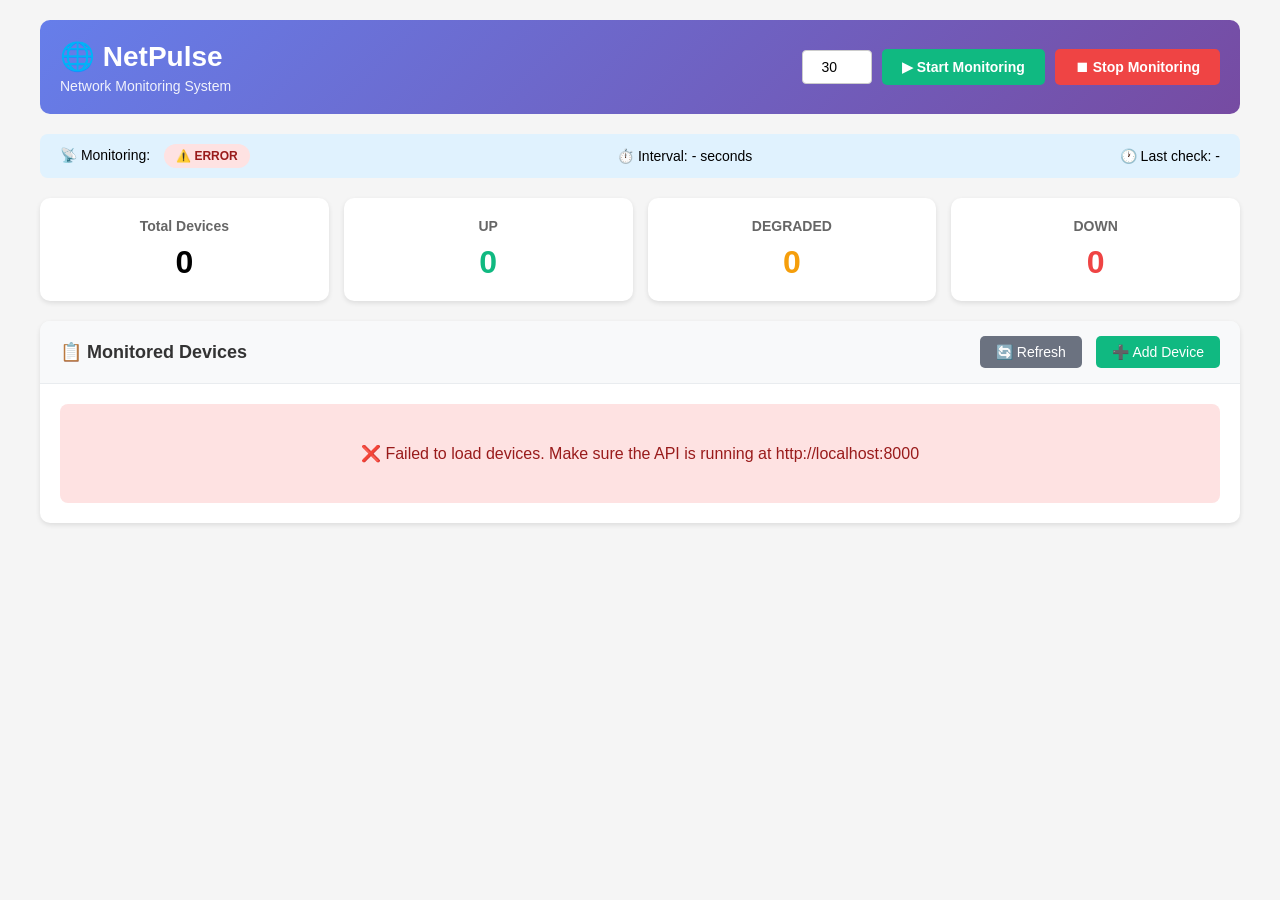
==== network-monitor/web/index.html @ e8e07932 "Just added the web app" ====
<!DOCTYPE html>
<html lang="en">
<head>
    <meta charset="UTF-8">
    <meta name="viewport" content="width=device-width, initial-scale=1.0">
    <title>NetPulse - Network Monitor</title>
    <style>
        * {
            margin: 0;
            padding: 0;
            box-sizing: border-box;
        }
        
        body {
            font-family: -apple-system, BlinkMacSystemFont, 'Segoe UI', Roboto, Oxygen, Ubuntu, sans-serif;
            background: #f5f5f5;
            padding: 20px;
        }
        
        .container {
            max-width: 1200px;
            margin: 0 auto;
        }
        
        .header {
            background: linear-gradient(135deg, #667eea 0%, #764ba2 100%);
            color: white;
            padding: 20px;
            border-radius: 10px;
            margin-bottom: 20px;
            display: flex;
            justify-content: space-between;
            align-items: center;
            flex-wrap: wrap;
            gap: 15px;
        }
        
        .header h1 {
            font-size: 28px;
            margin-bottom: 5px;
        }
        
        .header p {
            opacity: 0.9;
            font-size: 14px;
        }
        
        /* Control Buttons */
        .control-buttons {
            display: flex;
            gap: 10px;
            align-items: center;
            flex-wrap: wrap;
        }
        
        .btn-start {
            background: #10b981;
            color: white;
            border: none;
            padding: 10px 20px;
            border-radius: 5px;
            cursor: pointer;
            font-size: 14px;
            font-weight: bold;
            transition: background 0.2s;
        }
        
        .btn-start:hover {
            background: #059669;
        }
        
        .btn-stop {
            background: #ef4444;
            color: white;
            border: none;
            padding: 10px 20px;
            border-radius: 5px;
            cursor: pointer;
            font-size: 14px;
            font-weight: bold;
            transition: background 0.2s;
        }
        
        .btn-stop:hover {
            background: #dc2626;
        }
        
        .status-badge-monitor {
            display: inline-block;
            padding: 5px 12px;
            border-radius: 20px;
            font-size: 12px;
            font-weight: bold;
            margin-left: 10px;
        }
        
        .status-running {
            background: #d1fae5;
            color: #065f46;
        }
        
        .status-stopped {
            background: #fee2e2;
            color: #991b1b;
        }
        
        /* Stats Cards */
        .stats-grid {
            display: grid;
            grid-template-columns: repeat(auto-fit, minmax(200px, 1fr));
            gap: 15px;
            margin-bottom: 20px;
        }
        
        .stat-card {
            background: white;
            padding: 20px;
            border-radius: 10px;
            text-align: center;
            box-shadow: 0 2px 5px rgba(0,0,0,0.1);
            transition: transform 0.2s;
        }
        
        .stat-card:hover {
            transform: translateY(-2px);
        }
        
        .stat-card h3 {
            font-size: 14px;
            color: #666;
            margin-bottom: 10px;
        }
        
        .stat-number {
            font-size: 32px;
            font-weight: bold;
        }
        
        .stat-up { color: #10b981; }
        .stat-degraded { color: #f59e0b; }
        .stat-down { color: #ef4444; }
        .stat-unknown { color: #6b7280; }
        
        /* Device Table */
        .device-section {
            background: white;
            border-radius: 10px;
            overflow: hidden;
            box-shadow: 0 2px 5px rgba(0,0,0,0.1);
            margin-bottom: 20px;
        }
        
        .section-header {
            padding: 15px 20px;
            background: #f8f9fa;
            border-bottom: 1px solid #e9ecef;
            display: flex;
            justify-content: space-between;
            align-items: center;
            flex-wrap: wrap;
            gap: 10px;
        }
        
        .section-header h2 {
            font-size: 18px;
            color: #333;
        }
        
        .add-btn, .refresh-btn {
            padding: 8px 16px;
            border-radius: 5px;
            cursor: pointer;
            font-size: 14px;
            border: none;
            transition: background 0.2s;
        }
        
        .add-btn {
            background: #10b981;
            color: white;
        }
        
        .add-btn:hover {
            background: #059669;
        }
        
        .refresh-btn {
            background: #6b7280;
            color: white;
            margin-right: 10px;
        }
        
        .refresh-btn:hover {
            background: #4b5563;
        }
        
        table {
            width: 100%;
            border-collapse: collapse;
        }
        
        th, td {
            padding: 12px 15px;
            text-align: left;
            border-bottom: 1px solid #e9ecef;
        }
        
        th {
            background: #f8f9fa;
            font-weight: 600;
            color: #495057;
        }
        
        tr:hover {
            background: #f8f9fa;
        }
        
        .status-badge {
            display: inline-block;
            padding: 4px 12px;
            border-radius: 20px;
            font-size: 12px;
            font-weight: 600;
        }
        
        .status-up { background: #d1fae5; color: #065f46; }
        .status-degraded { background: #fed7aa; color: #92400e; }
        .status-down { background: #fee2e2; color: #991b1b; }
        .status-unknown { background: #e5e7eb; color: #374151; }
        
        .action-btn {
            padding: 4px 8px;
            margin: 0 2px;
            border: none;
            border-radius: 4px;
            cursor: pointer;
            font-size: 12px;
            transition: opacity 0.2s;
        }
        
        .action-btn:hover {
            opacity: 0.8;
        }
        
        .edit-btn {
            background: #3b82f6;
            color: white;
        }
        
        .delete-btn {
            background: #ef4444;
            color: white;
        }
        
        /* Modal */
        .modal {
            display: none;
            position: fixed;
            top: 0;
            left: 0;
            width: 100%;
            height: 100%;
            background: rgba(0,0,0,0.5);
            justify-content: center;
            align-items: center;
            z-index: 1000;
        }
        
        .modal-content {
            background: white;
            padding: 25px;
            border-radius: 10px;
            width: 400px;
            max-width: 90%;
        }
        
        .modal-content h3 {
            margin-bottom: 20px;
            color: #333;
        }
        
        .modal-content input {
            width: 100%;
            padding: 10px;
            margin-bottom: 15px;
            border: 1px solid #ddd;
            border-radius: 5px;
            font-size: 14px;
        }
        
        .modal-content input:focus {
            outline: none;
            border-color: #667eea;
        }
        
        .modal-buttons {
            display: flex;
            gap: 10px;
            justify-content: flex-end;
        }
        
        .save-btn {
            background: #10b981;
            color: white;
            padding: 8px 16px;
            border: none;
            border-radius: 5px;
            cursor: pointer;
        }
        
        .cancel-btn {
            background: #6b7280;
            color: white;
            padding: 8px 16px;
            border: none;
            border-radius: 5px;
            cursor: pointer;
        }
        
        .loading {
            text-align: center;
            padding: 40px;
            color: #666;
        }
        
        .error {
            text-align: center;
            padding: 40px;
            color: #991b1b;
            background: #fee2e2;
            margin: 20px;
            border-radius: 8px;
        }
        
        .info-bar {
            background: #e0f2fe;
            padding: 10px 20px;
            border-radius: 8px;
            margin-bottom: 20px;
            font-size: 14px;
            display: flex;
            justify-content: space-between;
            align-items: center;
            flex-wrap: wrap;
            gap: 10px;
        }
        
        .interval-input {
            width: 70px;
            padding: 8px;
            border: 1px solid #ccc;
            border-radius: 4px;
            font-size: 14px;
            text-align: center;
        }
        
        @media (max-width: 768px) {
            .header {
                flex-direction: column;
                text-align: center;
            }
            
            .info-bar {
                flex-direction: column;
                text-align: center;
            }
            
            .section-header {
                flex-direction: column;
                text-align: center;
            }
            
            table {
                font-size: 12px;
            }
            
            th, td {
                padding: 8px 10px;
            }
        }
    </style>
</head>
<body>
    <div class="container">
        <!-- Header -->
        <div class="header">
            <div>
                <h1>🌐 NetPulse</h1>
                <p>Network Monitoring System</p>
            </div>
            <div class="control-buttons">
                <input type="number" id="interval-input" class="interval-input" value="30" min="5" max="300" step="5">
                <button class="btn-start" onclick="startMonitoring()">▶ Start Monitoring</button>
                <button class="btn-stop" onclick="stopMonitoring()">⏹ Stop Monitoring</button>
            </div>
        </div>
        
        <!-- Monitoring Status -->
        <div class="info-bar" id="monitor-status">
            <span>📡 Monitoring: <span id="monitor-running">Checking...</span></span>
            <span>⏱️ Interval: <span id="monitor-interval">-</span> seconds</span>
            <span>🕐 Last check: <span id="last-check">-</span></span>
        </div>
        
        <!-- Stats Cards -->
        <div class="stats-grid" id="stats">
            <div class="stat-card">
                <h3>Total Devices</h3>
                <div class="stat-number" id="total-devices">0</div>
            </div>
            <div class="stat-card">
                <h3>UP</h3>
                <div class="stat-number stat-up" id="up-count">0</div>
            </div>
            <div class="stat-card">
                <h3>DEGRADED</h3>
                <div class="stat-number stat-degraded" id="degraded-count">0</div>
            </div>
            <div class="stat-card">
                <h3>DOWN</h3>
                <div class="stat-number stat-down" id="down-count">0</div>
            </div>
        </div>
        
        <!-- Device Table -->
        <div class="device-section">
            <div class="section-header">
                <h2>📋 Monitored Devices</h2>
                <div>
                    <button class="refresh-btn" onclick="fetchDevices()">🔄 Refresh</button>
                    <button class="add-btn" onclick="openAddModal()">➕ Add Device</button>
                </div>
            </div>
            <div id="devices-table">
                <div class="loading">Loading devices...</div>
            </div>
        </div>
    </div>
    
    <!-- Add/Edit Modal -->
    <div id="modal" class="modal">
        <div class="modal-content">
            <h3 id="modal-title">Add Device</h3>
            <input type="text" id="device-name" placeholder="Device Name (e.g., Gateway)" autocomplete="off">
            <input type="text" id="device-ip" placeholder="IP Address (e.g., 192.168.1.1)" autocomplete="off">
            <div class="modal-buttons">
                <button class="cancel-btn" onclick="closeModal()">Cancel</button>
                <button class="save-btn" onclick="saveDevice()">Save</button>
            </div>
        </div>
    </div>
    
    <script>
        const API_URL = 'http://localhost:8000/api';
        let editingDeviceId = null;
        
        // Start monitoring
        async function startMonitoring() {
            const interval = document.getElementById('interval-input').value;
            try {
                const response = await fetch(`${API_URL}/monitoring/start?interval=${interval}`, {
                    method: 'POST'
                });
                if (response.ok) {
                    alert('✅ Monitoring started!');
                    fetchMonitoringStatus();
                } else {
                    const error = await response.json();
                    alert('Failed to start monitoring: ' + (error.detail || 'Unknown error'));
                }
            } catch (error) {
                alert('Error: ' + error.message);
            }
        }
        
        // Stop monitoring
        async function stopMonitoring() {
            try {
                const response = await fetch(`${API_URL}/monitoring/stop`, {
                    method: 'POST'
                });
                if (response.ok) {
                    alert('⏹️ Monitoring stopped!');
                    fetchMonitoringStatus();
                } else {
                    const error = await response.json();
                    alert('Failed to stop monitoring: ' + (error.detail || 'Unknown error'));
                }
            } catch (error) {
                alert('Error: ' + error.message);
            }
        }
        
        // Fetch monitoring status
        async function fetchMonitoringStatus() {
            try {
                const response = await fetch(`${API_URL}/monitoring/status`);
                const status = await response.json();
                
                const runningSpan = document.getElementById('monitor-running');
                if (status.running) {
                    runningSpan.innerHTML = '<span class="status-badge-monitor status-running">🟢 RUNNING</span>';
                } else {
                    runningSpan.innerHTML = '<span class="status-badge-monitor status-stopped">🔴 STOPPED</span>';
                }
                
                document.getElementById('monitor-interval').textContent = status.interval;
                document.getElementById('last-check').textContent = status.last_check ? new Date(status.last_check).toLocaleTimeString() : 'Never';
            } catch (error) {
                console.error('Error fetching status:', error);
                document.getElementById('monitor-running').innerHTML = '<span class="status-badge-monitor status-stopped">⚠️ ERROR</span>';
            }
        }
        
        // Fetch and display devices
        async function fetchDevices() {
            try {
                const response = await fetch(`${API_URL}/devices`);
                if (!response.ok) throw new Error('Failed to fetch devices');
                const devices = await response.json();
                displayDevices(devices);
                fetchStatus();
            } catch (error) {
                console.error('Error:', error);
                document.getElementById('devices-table').innerHTML = 
                    '<div class="error">❌ Failed to load devices. Make sure the API is running at http://localhost:8000</div>';
            }
        }
        
        // Fetch and display status
        async function fetchStatus() {
            try {
                const response = await fetch(`${API_URL}/status`);
                if (!response.ok) throw new Error('Failed to fetch status');
                const status = await response.json();
                
                document.getElementById('total-devices').textContent = status.total_devices;
                document.getElementById('up-count').textContent = status.devices_up;
                document.getElementById('degraded-count').textContent = status.devices_degraded;
                document.getElementById('down-count').textContent = status.devices_down;
            } catch (error) {
                console.error('Error fetching status:', error);
            }
        }
        
        // Display devices in table
        function displayDevices(devices) {
            if (!devices || devices.length === 0) {
                document.getElementById('devices-table').innerHTML = 
                    '<div class="loading">📭 No devices configured. Click "Add Device" to start monitoring.</div>';
                return;
            }
            
            let html = `
                <table>
                    <thead>
                        <tr>
                            <th>Name</th>
                            <th>IP Address</th>
                            <th>Status</th>
                            <th>Latency</th>
                            <th>Last Check</th>
                            <th>Downtime</th>
                            <th>Actions</th>
                        </tr>
                    </thead>
                    <tbody>
            `;
            
            for (const device of devices) {
                const statusClass = `status-${device.status.toLowerCase()}`;
                const statusText = device.status;
                const latency = device.latency_ms ? `${device.latency_ms.toFixed(1)}ms` : 'N/A';
                const lastCheck = device.last_check ? new Date(device.last_check).toLocaleTimeString() : 'Never';
                const downtime = device.downtime_display || '-';
                
                html += `
                    <tr>
                        <td><strong>${escapeHtml(device.name)}</strong></td>
                        <td>${escapeHtml(device.ip)}</td>
                        <td><span class="status-badge ${statusClass}">${statusText}</span></td>
                        <td>${latency}</td>
                        <td>${lastCheck}</td>
                        <td>${downtime}</td>
                        <td>
                            <button class="action-btn edit-btn" onclick="openEditModal('${device.id}', '${escapeHtml(device.name)}', '${escapeHtml(device.ip)}')">Edit</button>
                            <button class="action-btn delete-btn" onclick="deleteDevice('${device.id}')">Delete</button>
                        </td>
                    </tr>
                `;
            }
            
            html += `
                    </tbody>
                </table>
            `;
            
            document.getElementById('devices-table').innerHTML = html;
        }
        
        function escapeHtml(str) {
            if (!str) return '';
            return str.replace(/[&<>]/g, function(m) {
                if (m === '&') return '&amp;';
                if (m === '<') return '&lt;';
                if (m === '>') return '&gt;';
                return m;
            });
        }
        
        function openAddModal() {
            editingDeviceId = null;
            document.getElementById('modal-title').textContent = 'Add Device';
            document.getElementById('device-name').value = '';
            document.getElementById('device-ip').value = '';
            document.getElementById('modal').style.display = 'flex';
        }
        
        function openEditModal(id, name, ip) {
            editingDeviceId = id;
            document.getElementById('modal-title').textContent = 'Edit Device';
            document.getElementById('device-name').value = name;
            document.getElementById('device-ip').value = ip;
            document.getElementById('modal').style.display = 'flex';
        }
        
        async function saveDevice() {
            const name = document.getElementById('device-name').value.trim();
            const ip = document.getElementById('device-ip').value.trim();
            
            if (!name || !ip) {
                alert('Please enter both name and IP address');
                return;
            }
            
            try {
                if (editingDeviceId) {
                    const response = await fetch(`${API_URL}/devices/${editingDeviceId}`, {
                        method: 'PUT',
                        headers: { 'Content-Type': 'application/json' },
                        body: JSON.stringify({ name, ip })
                    });
                    if (!response.ok) {
                        const error = await response.json();
                        throw new Error(error.detail || 'Failed to update device');
                    }
                    alert('✅ Device updated successfully!');
                } else {
                    const response = await fetch(`${API_URL}/devices`, {
                        method: 'POST',
                        headers: { 'Content-Type': 'application/json' },
                        body: JSON.stringify({ name, ip })
                    });
                    if (!response.ok) {
                        const error = await response.json();
                        throw new Error(error.detail || 'Failed to add device');
                    }
                    alert('✅ Device added successfully!');
                }
                
                closeModal();
                fetchDevices();
            } catch (error) {
                alert('Error: ' + error.message);
            }
        }
        
        async function deleteDevice(id) {
            if (!confirm('Are you sure you want to delete this device?')) return;
            
            try {
                const response = await fetch(`${API_URL}/devices/${id}`, {
                    method: 'DELETE'
                });
                if (!response.ok) {
                    const error = await response.json();
                    throw new Error(error.detail || 'Failed to delete device');
                }
                alert('✅ Device deleted successfully!');
                fetchDevices();
            } catch (error) {
                alert('Error: ' + error.message);
            }
        }
        
        function closeModal() {
            document.getElementById('modal').style.display = 'none';
            editingDeviceId = null;
        }
        
        // Auto-refresh every 5 seconds
        let autoRefreshInterval;
        
        function startAutoRefresh() {
            if (autoRefreshInterval) clearInterval(autoRefreshInterval);
            autoRefreshInterval = setInterval(() => {
                fetchDevices();
                fetchMonitoringStatus();
            }, 5000);
        }
        
        // Initial load
        fetchDevices();
        fetchMonitoringStatus();
        startAutoRefresh();
        
        // Close modal when clicking outside
        window.onclick = function(event) {
            const modal = document.getElementById('modal');
            if (event.target === modal) {
                closeModal();
            }
        };
    </script>
</body>
</html>
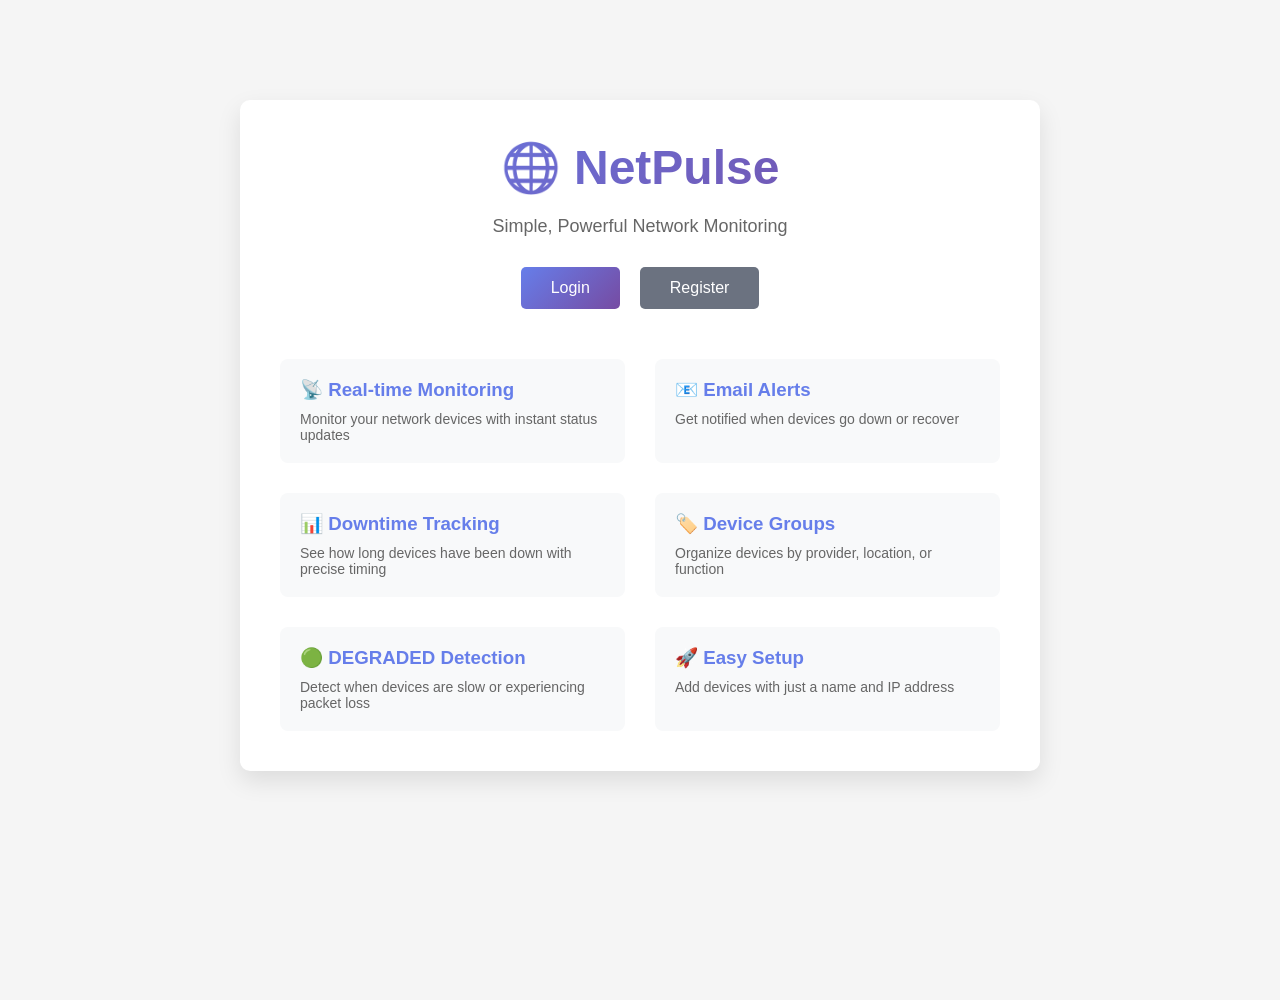
==== commit fbb4f376: "Still trying to perfect the sign up page" ====
--- a/network-monitor/web/index.html
+++ b/network-monitor/web/index.html
@@ -3,714 +3,45 @@
 <head>
     <meta charset="UTF-8">
     <meta name="viewport" content="width=device-width, initial-scale=1.0">
-    <title>NetPulse - Network Monitor</title>
-    <style>
-        * {
-            margin: 0;
-            padding: 0;
-            box-sizing: border-box;
-        }
-        
-        body {
-            font-family: -apple-system, BlinkMacSystemFont, 'Segoe UI', Roboto, Oxygen, Ubuntu, sans-serif;
-            background: #f5f5f5;
-            padding: 20px;
-        }
-        
-        .container {
-            max-width: 1200px;
-            margin: 0 auto;
-        }
-        
-        .header {
-            background: linear-gradient(135deg, #667eea 0%, #764ba2 100%);
-            color: white;
-            padding: 20px;
-            border-radius: 10px;
-            margin-bottom: 20px;
-            display: flex;
-            justify-content: space-between;
-            align-items: center;
-            flex-wrap: wrap;
-            gap: 15px;
-        }
-        
-        .header h1 {
-            font-size: 28px;
-            margin-bottom: 5px;
-        }
-        
-        .header p {
-            opacity: 0.9;
-            font-size: 14px;
-        }
-        
-        /* Control Buttons */
-        .control-buttons {
-            display: flex;
-            gap: 10px;
-            align-items: center;
-            flex-wrap: wrap;
-        }
-        
-        .btn-start {
-            background: #10b981;
-            color: white;
-            border: none;
-            padding: 10px 20px;
-            border-radius: 5px;
-            cursor: pointer;
-            font-size: 14px;
-            font-weight: bold;
-            transition: background 0.2s;
-        }
-        
-        .btn-start:hover {
-            background: #059669;
-        }
-        
-        .btn-stop {
-            background: #ef4444;
-            color: white;
-            border: none;
-            padding: 10px 20px;
-            border-radius: 5px;
-            cursor: pointer;
-            font-size: 14px;
-            font-weight: bold;
-            transition: background 0.2s;
-        }
-        
-        .btn-stop:hover {
-            background: #dc2626;
-        }
-        
-        .status-badge-monitor {
-            display: inline-block;
-            padding: 5px 12px;
-            border-radius: 20px;
-            font-size: 12px;
-            font-weight: bold;
-            margin-left: 10px;
-        }
-        
-        .status-running {
-            background: #d1fae5;
-            color: #065f46;
-        }
-        
-        .status-stopped {
-            background: #fee2e2;
-            color: #991b1b;
-        }
-        
-        /* Stats Cards */
-        .stats-grid {
-            display: grid;
-            grid-template-columns: repeat(auto-fit, minmax(200px, 1fr));
-            gap: 15px;
-            margin-bottom: 20px;
-        }
-        
-        .stat-card {
-            background: white;
-            padding: 20px;
-            border-radius: 10px;
-            text-align: center;
-            box-shadow: 0 2px 5px rgba(0,0,0,0.1);
-            transition: transform 0.2s;
-        }
-        
-        .stat-card:hover {
-            transform: translateY(-2px);
-        }
-        
-        .stat-card h3 {
-            font-size: 14px;
-            color: #666;
-            margin-bottom: 10px;
-        }
-        
-        .stat-number {
-            font-size: 32px;
-            font-weight: bold;
-        }
-        
-        .stat-up { color: #10b981; }
-        .stat-degraded { color: #f59e0b; }
-        .stat-down { color: #ef4444; }
-        .stat-unknown { color: #6b7280; }
-        
-        /* Device Table */
-        .device-section {
-            background: white;
-            border-radius: 10px;
-            overflow: hidden;
-            box-shadow: 0 2px 5px rgba(0,0,0,0.1);
-            margin-bottom: 20px;
-        }
-        
-        .section-header {
-            padding: 15px 20px;
-            background: #f8f9fa;
-            border-bottom: 1px solid #e9ecef;
-            display: flex;
-            justify-content: space-between;
-            align-items: center;
-            flex-wrap: wrap;
-            gap: 10px;
-        }
-        
-        .section-header h2 {
-            font-size: 18px;
-            color: #333;
-        }
-        
-        .add-btn, .refresh-btn {
-            padding: 8px 16px;
-            border-radius: 5px;
-            cursor: pointer;
-            font-size: 14px;
-            border: none;
-            transition: background 0.2s;
-        }
-        
-        .add-btn {
-            background: #10b981;
-            color: white;
-        }
-        
-        .add-btn:hover {
-            background: #059669;
-        }
-        
-        .refresh-btn {
-            background: #6b7280;
-            color: white;
-            margin-right: 10px;
-        }
-        
-        .refresh-btn:hover {
-            background: #4b5563;
-        }
-        
-        table {
-            width: 100%;
-            border-collapse: collapse;
-        }
-        
-        th, td {
-            padding: 12px 15px;
-            text-align: left;
-            border-bottom: 1px solid #e9ecef;
-        }
-        
-        th {
-            background: #f8f9fa;
-            font-weight: 600;
-            color: #495057;
-        }
-        
-        tr:hover {
-            background: #f8f9fa;
-        }
-        
-        .status-badge {
-            display: inline-block;
-            padding: 4px 12px;
-            border-radius: 20px;
-            font-size: 12px;
-            font-weight: 600;
-        }
-        
-        .status-up { background: #d1fae5; color: #065f46; }
-        .status-degraded { background: #fed7aa; color: #92400e; }
-        .status-down { background: #fee2e2; color: #991b1b; }
-        .status-unknown { background: #e5e7eb; color: #374151; }
-        
-        .action-btn {
-            padding: 4px 8px;
-            margin: 0 2px;
-            border: none;
-            border-radius: 4px;
-            cursor: pointer;
-            font-size: 12px;
-            transition: opacity 0.2s;
-        }
-        
-        .action-btn:hover {
-            opacity: 0.8;
-        }
-        
-        .edit-btn {
-            background: #3b82f6;
-            color: white;
-        }
-        
-        .delete-btn {
-            background: #ef4444;
-            color: white;
-        }
-        
-        /* Modal */
-        .modal {
-            display: none;
-            position: fixed;
-            top: 0;
-            left: 0;
-            width: 100%;
-            height: 100%;
-            background: rgba(0,0,0,0.5);
-            justify-content: center;
-            align-items: center;
-            z-index: 1000;
-        }
-        
-        .modal-content {
-            background: white;
-            padding: 25px;
-            border-radius: 10px;
-            width: 400px;
-            max-width: 90%;
-        }
-        
-        .modal-content h3 {
-            margin-bottom: 20px;
-            color: #333;
-        }
-        
-        .modal-content input {
-            width: 100%;
-            padding: 10px;
-            margin-bottom: 15px;
-            border: 1px solid #ddd;
-            border-radius: 5px;
-            font-size: 14px;
-        }
-        
-        .modal-content input:focus {
-            outline: none;
-            border-color: #667eea;
-        }
-        
-        .modal-buttons {
-            display: flex;
-            gap: 10px;
-            justify-content: flex-end;
-        }
-        
-        .save-btn {
-            background: #10b981;
-            color: white;
-            padding: 8px 16px;
-            border: none;
-            border-radius: 5px;
-            cursor: pointer;
-        }
-        
-        .cancel-btn {
-            background: #6b7280;
-            color: white;
-            padding: 8px 16px;
-            border: none;
-            border-radius: 5px;
-            cursor: pointer;
-        }
-        
-        .loading {
-            text-align: center;
-            padding: 40px;
-            color: #666;
-        }
-        
-        .error {
-            text-align: center;
-            padding: 40px;
-            color: #991b1b;
-            background: #fee2e2;
-            margin: 20px;
-            border-radius: 8px;
-        }
-        
-        .info-bar {
-            background: #e0f2fe;
-            padding: 10px 20px;
-            border-radius: 8px;
-            margin-bottom: 20px;
-            font-size: 14px;
-            display: flex;
-            justify-content: space-between;
-            align-items: center;
-            flex-wrap: wrap;
-            gap: 10px;
-        }
-        
-        .interval-input {
-            width: 70px;
-            padding: 8px;
-            border: 1px solid #ccc;
-            border-radius: 4px;
-            font-size: 14px;
-            text-align: center;
-        }
-        
-        @media (max-width: 768px) {
-            .header {
-                flex-direction: column;
-                text-align: center;
-            }
-            
-            .info-bar {
-                flex-direction: column;
-                text-align: center;
-            }
-            
-            .section-header {
-                flex-direction: column;
-                text-align: center;
-            }
-            
-            table {
-                font-size: 12px;
-            }
-            
-            th, td {
-                padding: 8px 10px;
-            }
-        }
-    </style>
+    <title>NetPulse - Network Monitoring System</title>
+    <link rel="stylesheet" href="styles.css">
 </head>
 <body>
-    <div class="container">
-        <!-- Header -->
-        <div class="header">
-            <div>
-                <h1>🌐 NetPulse</h1>
-                <p>Network Monitoring System</p>
-            </div>
-            <div class="control-buttons">
-                <input type="number" id="interval-input" class="interval-input" value="30" min="5" max="300" step="5">
-                <button class="btn-start" onclick="startMonitoring()">▶ Start Monitoring</button>
-                <button class="btn-stop" onclick="stopMonitoring()">⏹ Stop Monitoring</button>
-            </div>
+    <div class="landing-container">
+        <h1>🌐 NetPulse</h1>
+        <p>Simple, Powerful Network Monitoring</p>
+        
+        <div class="btn-group">
+            <a href="login.html" class="btn-primary">Login</a>
+            <a href="register.html" class="btn-secondary">Register</a>
         </div>
         
-        <!-- Monitoring Status -->
-        <div class="info-bar" id="monitor-status">
-            <span>📡 Monitoring: <span id="monitor-running">Checking...</span></span>
-            <span>⏱️ Interval: <span id="monitor-interval">-</span> seconds</span>
-            <span>🕐 Last check: <span id="last-check">-</span></span>
-        </div>
-        
-        <!-- Stats Cards -->
-        <div class="stats-grid" id="stats">
-            <div class="stat-card">
-                <h3>Total Devices</h3>
-                <div class="stat-number" id="total-devices">0</div>
+        <div class="features">
+            <div class="feature">
+                <h3>📡 Real-time Monitoring</h3>
+                <p>Monitor your network devices with instant status updates</p>
             </div>
-            <div class="stat-card">
-                <h3>UP</h3>
-                <div class="stat-number stat-up" id="up-count">0</div>
+            <div class="feature">
+                <h3>📧 Email Alerts</h3>
+                <p>Get notified when devices go down or recover</p>
             </div>
-            <div class="stat-card">
-                <h3>DEGRADED</h3>
-                <div class="stat-number stat-degraded" id="degraded-count">0</div>
+            <div class="feature">
+                <h3>📊 Downtime Tracking</h3>
+                <p>See how long devices have been down with precise timing</p>
             </div>
-            <div class="stat-card">
-                <h3>DOWN</h3>
-                <div class="stat-number stat-down" id="down-count">0</div>
+            <div class="feature">
+                <h3>🏷️ Device Groups</h3>
+                <p>Organize devices by provider, location, or function</p>
             </div>
-        </div>
-        
-        <!-- Device Table -->
-        <div class="device-section">
-            <div class="section-header">
-                <h2>📋 Monitored Devices</h2>
-                <div>
-                    <button class="refresh-btn" onclick="fetchDevices()">🔄 Refresh</button>
-                    <button class="add-btn" onclick="openAddModal()">➕ Add Device</button>
-                </div>
+            <div class="feature">
+                <h3>🟢 DEGRADED Detection</h3>
+                <p>Detect when devices are slow or experiencing packet loss</p>
             </div>
-            <div id="devices-table">
-                <div class="loading">Loading devices...</div>
+            <div class="feature">
+                <h3>🚀 Easy Setup</h3>
+                <p>Add devices with just a name and IP address</p>
             </div>
         </div>
     </div>
-    
-    <!-- Add/Edit Modal -->
-    <div id="modal" class="modal">
-        <div class="modal-content">
-            <h3 id="modal-title">Add Device</h3>
-            <input type="text" id="device-name" placeholder="Device Name (e.g., Gateway)" autocomplete="off">
-            <input type="text" id="device-ip" placeholder="IP Address (e.g., 192.168.1.1)" autocomplete="off">
-            <div class="modal-buttons">
-                <button class="cancel-btn" onclick="closeModal()">Cancel</button>
-                <button class="save-btn" onclick="saveDevice()">Save</button>
-            </div>
-        </div>
-    </div>
-    
-    <script>
-        const API_URL = 'http://localhost:8000/api';
-        let editingDeviceId = null;
-        
-        // Start monitoring
-        async function startMonitoring() {
-            const interval = document.getElementById('interval-input').value;
-            try {
-                const response = await fetch(`${API_URL}/monitoring/start?interval=${interval}`, {
-                    method: 'POST'
-                });
-                if (response.ok) {
-                    alert('✅ Monitoring started!');
-                    fetchMonitoringStatus();
-                } else {
-                    const error = await response.json();
-                    alert('Failed to start monitoring: ' + (error.detail || 'Unknown error'));
-                }
-            } catch (error) {
-                alert('Error: ' + error.message);
-            }
-        }
-        
-        // Stop monitoring
-        async function stopMonitoring() {
-            try {
-                const response = await fetch(`${API_URL}/monitoring/stop`, {
-                    method: 'POST'
-                });
-                if (response.ok) {
-                    alert('⏹️ Monitoring stopped!');
-                    fetchMonitoringStatus();
-                } else {
-                    const error = await response.json();
-                    alert('Failed to stop monitoring: ' + (error.detail || 'Unknown error'));
-                }
-            } catch (error) {
-                alert('Error: ' + error.message);
-            }
-        }
-        
-        // Fetch monitoring status
-        async function fetchMonitoringStatus() {
-            try {
-                const response = await fetch(`${API_URL}/monitoring/status`);
-                const status = await response.json();
-                
-                const runningSpan = document.getElementById('monitor-running');
-                if (status.running) {
-                    runningSpan.innerHTML = '<span class="status-badge-monitor status-running">🟢 RUNNING</span>';
-                } else {
-                    runningSpan.innerHTML = '<span class="status-badge-monitor status-stopped">🔴 STOPPED</span>';
-                }
-                
-                document.getElementById('monitor-interval').textContent = status.interval;
-                document.getElementById('last-check').textContent = status.last_check ? new Date(status.last_check).toLocaleTimeString() : 'Never';
-            } catch (error) {
-                console.error('Error fetching status:', error);
-                document.getElementById('monitor-running').innerHTML = '<span class="status-badge-monitor status-stopped">⚠️ ERROR</span>';
-            }
-        }
-        
-        // Fetch and display devices
-        async function fetchDevices() {
-            try {
-                const response = await fetch(`${API_URL}/devices`);
-                if (!response.ok) throw new Error('Failed to fetch devices');
-                const devices = await response.json();
-                displayDevices(devices);
-                fetchStatus();
-            } catch (error) {
-                console.error('Error:', error);
-                document.getElementById('devices-table').innerHTML = 
-                    '<div class="error">❌ Failed to load devices. Make sure the API is running at http://localhost:8000</div>';
-            }
-        }
-        
-        // Fetch and display status
-        async function fetchStatus() {
-            try {
-                const response = await fetch(`${API_URL}/status`);
-                if (!response.ok) throw new Error('Failed to fetch status');
-                const status = await response.json();
-                
-                document.getElementById('total-devices').textContent = status.total_devices;
-                document.getElementById('up-count').textContent = status.devices_up;
-                document.getElementById('degraded-count').textContent = status.devices_degraded;
-                document.getElementById('down-count').textContent = status.devices_down;
-            } catch (error) {
-                console.error('Error fetching status:', error);
-            }
-        }
-        
-        // Display devices in table
-        function displayDevices(devices) {
-            if (!devices || devices.length === 0) {
-                document.getElementById('devices-table').innerHTML = 
-                    '<div class="loading">📭 No devices configured. Click "Add Device" to start monitoring.</div>';
-                return;
-            }
-            
-            let html = `
-                <table>
-                    <thead>
-                        <tr>
-                            <th>Name</th>
-                            <th>IP Address</th>
-                            <th>Status</th>
-                            <th>Latency</th>
-                            <th>Last Check</th>
-                            <th>Downtime</th>
-                            <th>Actions</th>
-                        </tr>
-                    </thead>
-                    <tbody>
-            `;
-            
-            for (const device of devices) {
-                const statusClass = `status-${device.status.toLowerCase()}`;
-                const statusText = device.status;
-                const latency = device.latency_ms ? `${device.latency_ms.toFixed(1)}ms` : 'N/A';
-                const lastCheck = device.last_check ? new Date(device.last_check).toLocaleTimeString() : 'Never';
-                const downtime = device.downtime_display || '-';
-                
-                html += `
-                    <tr>
-                        <td><strong>${escapeHtml(device.name)}</strong></td>
-                        <td>${escapeHtml(device.ip)}</td>
-                        <td><span class="status-badge ${statusClass}">${statusText}</span></td>
-                        <td>${latency}</td>
-                        <td>${lastCheck}</td>
-                        <td>${downtime}</td>
-                        <td>
-                            <button class="action-btn edit-btn" onclick="openEditModal('${device.id}', '${escapeHtml(device.name)}', '${escapeHtml(device.ip)}')">Edit</button>
-                            <button class="action-btn delete-btn" onclick="deleteDevice('${device.id}')">Delete</button>
-                        </td>
-                    </tr>
-                `;
-            }
-            
-            html += `
-                    </tbody>
-                </table>
-            `;
-            
-            document.getElementById('devices-table').innerHTML = html;
-        }
-        
-        function escapeHtml(str) {
-            if (!str) return '';
-            return str.replace(/[&<>]/g, function(m) {
-                if (m === '&') return '&amp;';
-                if (m === '<') return '&lt;';
-                if (m === '>') return '&gt;';
-                return m;
-            });
-        }
-        
-        function openAddModal() {
-            editingDeviceId = null;
-            document.getElementById('modal-title').textContent = 'Add Device';
-            document.getElementById('device-name').value = '';
-            document.getElementById('device-ip').value = '';
-            document.getElementById('modal').style.display = 'flex';
-        }
-        
-        function openEditModal(id, name, ip) {
-            editingDeviceId = id;
-            document.getElementById('modal-title').textContent = 'Edit Device';
-            document.getElementById('device-name').value = name;
-            document.getElementById('device-ip').value = ip;
-            document.getElementById('modal').style.display = 'flex';
-        }
-        
-        async function saveDevice() {
-            const name = document.getElementById('device-name').value.trim();
-            const ip = document.getElementById('device-ip').value.trim();
-            
-            if (!name || !ip) {
-                alert('Please enter both name and IP address');
-                return;
-            }
-            
-            try {
-                if (editingDeviceId) {
-                    const response = await fetch(`${API_URL}/devices/${editingDeviceId}`, {
-                        method: 'PUT',
-                        headers: { 'Content-Type': 'application/json' },
-                        body: JSON.stringify({ name, ip })
-                    });
-                    if (!response.ok) {
-                        const error = await response.json();
-                        throw new Error(error.detail || 'Failed to update device');
-                    }
-                    alert('✅ Device updated successfully!');
-                } else {
-                    const response = await fetch(`${API_URL}/devices`, {
-                        method: 'POST',
-                        headers: { 'Content-Type': 'application/json' },
-                        body: JSON.stringify({ name, ip })
-                    });
-                    if (!response.ok) {
-                        const error = await response.json();
-                        throw new Error(error.detail || 'Failed to add device');
-                    }
-                    alert('✅ Device added successfully!');
-                }
-                
-                closeModal();
-                fetchDevices();
-            } catch (error) {
-                alert('Error: ' + error.message);
-            }
-        }
-        
-        async function deleteDevice(id) {
-            if (!confirm('Are you sure you want to delete this device?')) return;
-            
-            try {
-                const response = await fetch(`${API_URL}/devices/${id}`, {
-                    method: 'DELETE'
-                });
-                if (!response.ok) {
-                    const error = await response.json();
-                    throw new Error(error.detail || 'Failed to delete device');
-                }
-                alert('✅ Device deleted successfully!');
-                fetchDevices();
-            } catch (error) {
-                alert('Error: ' + error.message);
-            }
-        }
-        
-        function closeModal() {
-            document.getElementById('modal').style.display = 'none';
-            editingDeviceId = null;
-        }
-        
-        // Auto-refresh every 5 seconds
-        let autoRefreshInterval;
-        
-        function startAutoRefresh() {
-            if (autoRefreshInterval) clearInterval(autoRefreshInterval);
-            autoRefreshInterval = setInterval(() => {
-                fetchDevices();
-                fetchMonitoringStatus();
-            }, 5000);
-        }
-        
-        // Initial load
-        fetchDevices();
-        fetchMonitoringStatus();
-        startAutoRefresh();
-        
-        // Close modal when clicking outside
-        window.onclick = function(event) {
-            const modal = document.getElementById('modal');
-            if (event.target === modal) {
-                closeModal();
-            }
-        };
-    </script>
 </body>
-</html>
+</html>
--- a/network-monitor/web/styles.css
+++ b/network-monitor/web/styles.css
@@ -0,0 +1,673 @@
+/* ============================================
+   NetPulse - Global Styles
+   ============================================ */
+
+* {
+    margin: 0;
+    padding: 0;
+    box-sizing: border-box;
+}
+
+body {
+    font-family: -apple-system, BlinkMacSystemFont, 'Segoe UI', Roboto, Oxygen, Ubuntu, sans-serif;
+    background: #f5f5f5;
+    min-height: 100vh;
+}
+
+/* ============================================
+   Landing Page Styles
+   ============================================ */
+
+.landing-container {
+    max-width: 800px;
+    margin: 100px auto;
+    text-align: center;
+    padding: 40px;
+    background: white;
+    border-radius: 10px;
+    box-shadow: 0 10px 25px rgba(0,0,0,0.1);
+}
+
+.landing-container h1 {
+    font-size: 48px;
+    background: linear-gradient(135deg, #667eea 0%, #764ba2 100%);
+    -webkit-background-clip: text;
+    -webkit-text-fill-color: transparent;
+    background-clip: text;
+    margin-bottom: 20px;
+}
+
+.landing-container p {
+    color: #666;
+    font-size: 18px;
+    margin-bottom: 30px;
+}
+
+.btn-group {
+    display: flex;
+    gap: 20px;
+    justify-content: center;
+}
+
+.btn-primary {
+    background: linear-gradient(135deg, #667eea 0%, #764ba2 100%);
+    color: white;
+    padding: 12px 30px;
+    border: none;
+    border-radius: 5px;
+    font-size: 16px;
+    cursor: pointer;
+    text-decoration: none;
+    display: inline-block;
+}
+
+.btn-secondary {
+    background: #6b7280;
+    color: white;
+    padding: 12px 30px;
+    border: none;
+    border-radius: 5px;
+    font-size: 16px;
+    cursor: pointer;
+    text-decoration: none;
+    display: inline-block;
+}
+
+.features {
+    margin-top: 50px;
+    display: grid;
+    grid-template-columns: repeat(auto-fit, minmax(250px, 1fr));
+    gap: 30px;
+    text-align: left;
+}
+
+.feature {
+    padding: 20px;
+    background: #f8f9fa;
+    border-radius: 8px;
+}
+
+.feature h3 {
+    color: #667eea;
+    margin-bottom: 10px;
+}
+
+.feature p {
+    font-size: 14px;
+    color: #666;
+    margin: 0;
+}
+
+/* ============================================
+   Auth Pages (Login/Register)
+   ============================================ */
+
+.auth-body {
+    background: linear-gradient(135deg, #667eea 0%, #764ba2 100%);
+    display: flex;
+    justify-content: center;
+    align-items: center;
+    padding: 20px;
+}
+
+.auth-container {
+    background: white;
+    padding: 40px;
+    border-radius: 10px;
+    box-shadow: 0 10px 25px rgba(0,0,0,0.1);
+    width: 100%;
+    max-width: 400px;
+}
+
+.logo {
+    text-align: center;
+    margin-bottom: 30px;
+}
+
+.logo h1 {
+    font-size: 32px;
+    background: linear-gradient(135deg, #667eea 0%, #764ba2 100%);
+    -webkit-background-clip: text;
+    -webkit-text-fill-color: transparent;
+    background-clip: text;
+}
+
+.logo p {
+    color: #666;
+    font-size: 14px;
+    margin-top: 5px;
+}
+
+.form-group {
+    margin-bottom: 20px;
+}
+
+label {
+    display: block;
+    margin-bottom: 5px;
+    color: #333;
+    font-weight: 500;
+}
+
+input {
+    width: 100%;
+    padding: 10px;
+    border: 1px solid #ddd;
+    border-radius: 5px;
+    font-size: 14px;
+}
+
+input:focus {
+    outline: none;
+    border-color: #667eea;
+}
+
+button {
+    width: 100%;
+    padding: 12px;
+    background: linear-gradient(135deg, #667eea 0%, #764ba2 100%);
+    color: white;
+    border: none;
+    border-radius: 5px;
+    font-size: 16px;
+    font-weight: bold;
+    cursor: pointer;
+    transition: opacity 0.2s;
+}
+
+button:hover {
+    opacity: 0.9;
+}
+
+.auth-link {
+    text-align: center;
+    margin-top: 20px;
+    color: #666;
+}
+
+.auth-link a {
+    color: #667eea;
+    text-decoration: none;
+}
+
+.error {
+    background: #fee2e2;
+    color: #991b1b;
+    padding: 10px;
+    border-radius: 5px;
+    margin-bottom: 20px;
+    text-align: center;
+}
+
+.success {
+    background: #d1fae5;
+    color: #065f46;
+    padding: 10px;
+    border-radius: 5px;
+    margin-bottom: 20px;
+    text-align: center;
+}
+
+/* ============================================
+   Dashboard Styles
+   ============================================ */
+
+/* Navbar */
+.navbar {
+    background: linear-gradient(135deg, #667eea 0%, #764ba2 100%);
+    color: white;
+    padding: 15px 30px;
+    display: flex;
+    justify-content: space-between;
+    align-items: center;
+    flex-wrap: wrap;
+    gap: 15px;
+}
+
+.navbar h1 {
+    font-size: 24px;
+}
+
+.user-info {
+    display: flex;
+    align-items: center;
+    gap: 15px;
+}
+
+.user-info span {
+    background: rgba(255,255,255,0.2);
+    padding: 5px 12px;
+    border-radius: 20px;
+    font-size: 14px;
+}
+
+.logout-btn {
+    background: rgba(255,255,255,0.2);
+    color: white;
+    border: none;
+    padding: 8px 16px;
+    border-radius: 5px;
+    cursor: pointer;
+    font-size: 14px;
+}
+
+.logout-btn:hover {
+    background: rgba(255,255,255,0.3);
+}
+
+/* Container */
+.container {
+    max-width: 1200px;
+    margin: 20px auto;
+    padding: 0 20px;
+}
+
+/* Control Panel */
+.control-panel {
+    background: white;
+    border-radius: 10px;
+    padding: 20px;
+    margin-bottom: 20px;
+    box-shadow: 0 2px 5px rgba(0,0,0,0.1);
+    display: flex;
+    justify-content: space-between;
+    align-items: center;
+    flex-wrap: wrap;
+    gap: 15px;
+}
+
+.control-group {
+    display: flex;
+    align-items: center;
+    gap: 10px;
+}
+
+.interval-input {
+    width: 70px;
+    padding: 8px;
+    border: 1px solid #ddd;
+    border-radius: 5px;
+    text-align: center;
+}
+
+.btn-start {
+    background: #10b981;
+    color: white;
+    border: none;
+    padding: 8px 20px;
+    border-radius: 5px;
+    cursor: pointer;
+    font-weight: bold;
+}
+
+.btn-stop {
+    background: #ef4444;
+    color: white;
+    border: none;
+    padding: 8px 20px;
+    border-radius: 5px;
+    cursor: pointer;
+    font-weight: bold;
+}
+
+.status-badge {
+    padding: 5px 12px;
+    border-radius: 20px;
+    font-size: 12px;
+    font-weight: bold;
+}
+
+.status-running {
+    background: #d1fae5;
+    color: #065f46;
+}
+
+.status-stopped {
+    background: #fee2e2;
+    color: #991b1b;
+}
+
+/* Alert Section */
+.alert-section {
+    background: white;
+    border-radius: 10px;
+    padding: 20px;
+    margin-bottom: 20px;
+    box-shadow: 0 2px 5px rgba(0,0,0,0.1);
+    display: flex;
+    justify-content: space-between;
+    align-items: center;
+    flex-wrap: wrap;
+    gap: 15px;
+}
+
+.alert-input {
+    flex: 1;
+    padding: 10px;
+    border: 1px solid #ddd;
+    border-radius: 5px;
+    min-width: 200px;
+}
+
+.btn-save {
+    background: #3b82f6;
+    color: white;
+    border: none;
+    padding: 10px 20px;
+    border-radius: 5px;
+    cursor: pointer;
+}
+
+/* Stats Cards */
+.stats-grid {
+    display: grid;
+    grid-template-columns: repeat(auto-fit, minmax(200px, 1fr));
+    gap: 15px;
+    margin-bottom: 20px;
+}
+
+.stat-card {
+    background: white;
+    padding: 20px;
+    border-radius: 10px;
+    text-align: center;
+    box-shadow: 0 2px 5px rgba(0,0,0,0.1);
+    transition: transform 0.2s;
+}
+
+.stat-card:hover {
+    transform: translateY(-2px);
+}
+
+.stat-card h3 {
+    font-size: 14px;
+    color: #666;
+    margin-bottom: 10px;
+}
+
+.stat-number {
+    font-size: 32px;
+    font-weight: bold;
+}
+
+.stat-up { color: #10b981; }
+.stat-degraded { color: #f59e0b; }
+.stat-down { color: #ef4444; }
+.stat-unknown { color: #6b7280; }
+
+/* Device Section */
+.device-section {
+    background: white;
+    border-radius: 10px;
+    overflow: hidden;
+    box-shadow: 0 2px 5px rgba(0,0,0,0.1);
+    margin-bottom: 20px;
+}
+
+.section-header {
+    padding: 15px 20px;
+    background: #f8f9fa;
+    border-bottom: 1px solid #e9ecef;
+    display: flex;
+    justify-content: space-between;
+    align-items: center;
+    flex-wrap: wrap;
+    gap: 10px;
+}
+
+.section-header h2 {
+    font-size: 18px;
+    color: #333;
+}
+
+.filter-group {
+    display: flex;
+    align-items: center;
+    gap: 10px;
+}
+
+.filter-select {
+    padding: 8px;
+    border: 1px solid #ddd;
+    border-radius: 5px;
+}
+
+.add-btn, .refresh-btn {
+    padding: 8px 16px;
+    border-radius: 5px;
+    cursor: pointer;
+    font-size: 14px;
+    border: none;
+    transition: background 0.2s;
+}
+
+.add-btn {
+    background: #10b981;
+    color: white;
+}
+
+.add-btn:hover {
+    background: #059669;
+}
+
+.refresh-btn {
+    background: #6b7280;
+    color: white;
+    margin-right: 10px;
+}
+
+.refresh-btn:hover {
+    background: #4b5563;
+}
+
+/* Table */
+table {
+    width: 100%;
+    border-collapse: collapse;
+}
+
+th, td {
+    padding: 12px 15px;
+    text-align: left;
+    border-bottom: 1px solid #e9ecef;
+}
+
+th {
+    background: #f8f9fa;
+    font-weight: 600;
+    color: #495057;
+}
+
+tr:hover {
+    background: #f8f9fa;
+}
+
+/* Status Badges */
+.status-badge-sm {
+    display: inline-block;
+    padding: 4px 12px;
+    border-radius: 20px;
+    font-size: 12px;
+    font-weight: 600;
+}
+
+.status-up { background: #d1fae5; color: #065f46; }
+.status-degraded { background: #fed7aa; color: #92400e; }
+.status-down { background: #fee2e2; color: #991b1b; }
+.status-unknown { background: #e5e7eb; color: #374151; }
+
+.status-badge-monitor {
+    display: inline-block;
+    padding: 5px 12px;
+    border-radius: 20px;
+    font-size: 12px;
+    font-weight: bold;
+    margin-left: 10px;
+}
+
+/* Group Badge */
+.group-badge {
+    display: inline-block;
+    padding: 2px 8px;
+    border-radius: 4px;
+    font-size: 11px;
+    font-weight: 600;
+}
+
+/* Action Buttons */
+.action-btn {
+    padding: 4px 8px;
+    margin: 0 2px;
+    border: none;
+    border-radius: 4px;
+    cursor: pointer;
+    font-size: 12px;
+    transition: opacity 0.2s;
+}
+
+.action-btn:hover {
+    opacity: 0.8;
+}
+
+.edit-btn {
+    background: #3b82f6;
+    color: white;
+}
+
+.delete-btn {
+    background: #ef4444;
+    color: white;
+}
+
+/* Modal */
+.modal {
+    display: none;
+    position: fixed;
+    top: 0;
+    left: 0;
+    width: 100%;
+    height: 100%;
+    background: rgba(0,0,0,0.5);
+    justify-content: center;
+    align-items: center;
+    z-index: 1000;
+}
+
+.modal-content {
+    background: white;
+    padding: 25px;
+    border-radius: 10px;
+    width: 400px;
+    max-width: 90%;
+}
+
+.modal-content h3 {
+    margin-bottom: 20px;
+    color: #333;
+}
+
+.modal-content input, .modal-content select {
+    width: 100%;
+    padding: 10px;
+    margin-bottom: 15px;
+    border: 1px solid #ddd;
+    border-radius: 5px;
+    font-size: 14px;
+}
+
+.modal-content input:focus, .modal-content select:focus {
+    outline: none;
+    border-color: #667eea;
+}
+
+.modal-buttons {
+    display: flex;
+    gap: 10px;
+    justify-content: flex-end;
+}
+
+.save-btn {
+    background: #10b981;
+    color: white;
+    padding: 8px 16px;
+    border: none;
+    border-radius: 5px;
+    cursor: pointer;
+}
+
+.cancel-btn {
+    background: #6b7280;
+    color: white;
+    padding: 8px 16px;
+    border: none;
+    border-radius: 5px;
+    cursor: pointer;
+}
+
+/* Info Bar */
+.info-bar {
+    background: #e0f2fe;
+    padding: 10px 20px;
+    border-radius: 8px;
+    margin-bottom: 20px;
+    font-size: 14px;
+    display: flex;
+    justify-content: space-between;
+    align-items: center;
+    flex-wrap: wrap;
+    gap: 10px;
+}
+
+/* Loading & Error States */
+.loading {
+    text-align: center;
+    padding: 40px;
+    color: #666;
+}
+
+.error-msg {
+    text-align: center;
+    padding: 20px;
+    color: #991b1b;
+    background: #fee2e2;
+    margin: 20px;
+    border-radius: 8px;
+}
+
+/* Responsive */
+@media (max-width: 768px) {
+    .landing-container {
+        margin: 50px 20px;
+        padding: 30px;
+    }
+    
+    .landing-container h1 {
+        font-size: 32px;
+    }
+    
+    .btn-group {
+        flex-direction: column;
+    }
+    
+    .control-panel, .alert-section {
+        flex-direction: column;
+    }
+    
+    .info-bar {
+        flex-direction: column;
+        text-align: center;
+    }
+    
+    .section-header {
+        flex-direction: column;
+        text-align: center;
+    }
+    
+    table {
+        font-size: 12px;
+    }
+    
+    th, td {
+        padding: 8px 10px;
+    }
+}
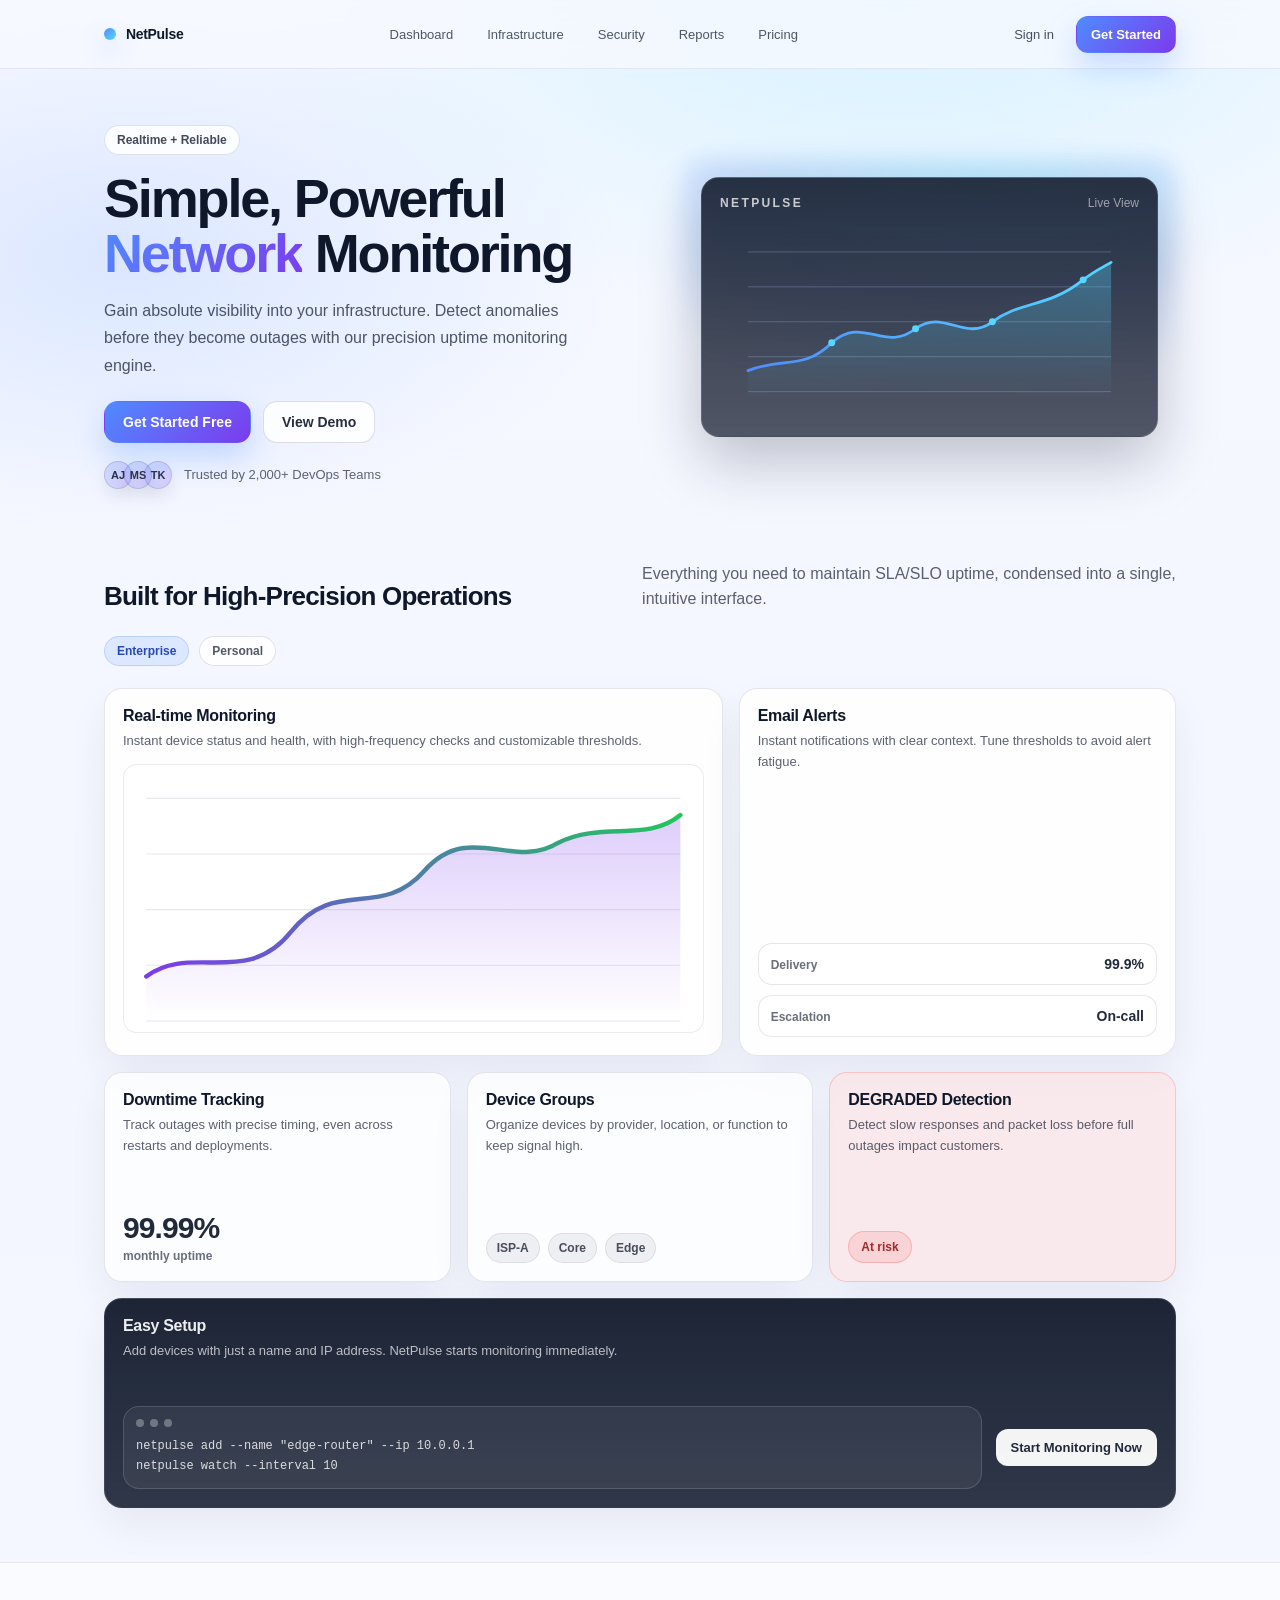
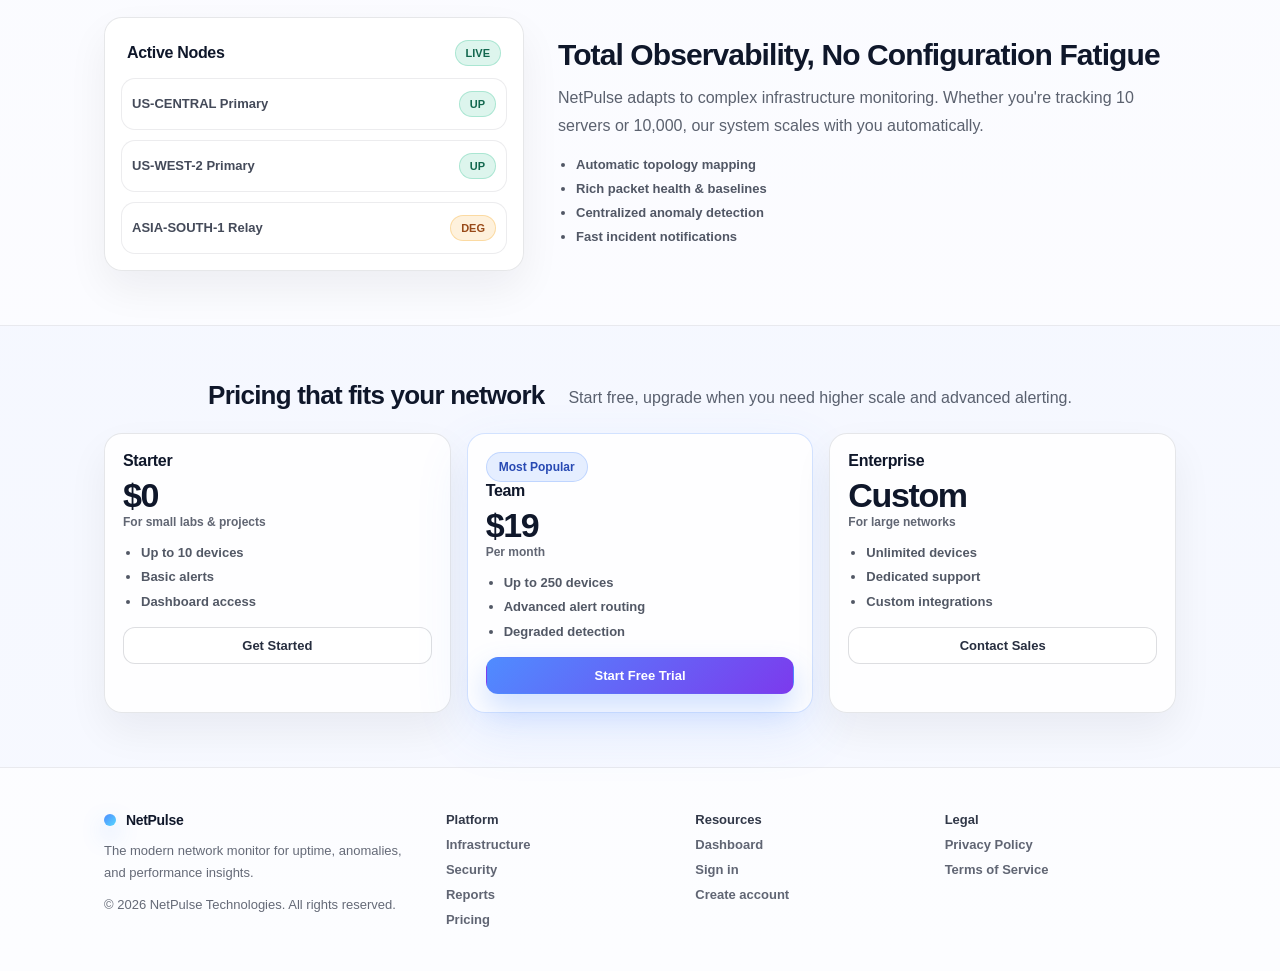
==== commit b71681d2: "Modified the index page" ====
--- a/network-monitor/web/index.html
+++ b/network-monitor/web/index.html
@@ -6,42 +6,342 @@
     <title>NetPulse - Network Monitoring System</title>
     <link rel="stylesheet" href="styles.css">
 </head>
-<body>
-    <div class="landing-container">
-        <h1>🌐 NetPulse</h1>
-        <p>Simple, Powerful Network Monitoring</p>
-        
-        <div class="btn-group">
-            <a href="login.html" class="btn-primary">Login</a>
-            <a href="register.html" class="btn-secondary">Register</a>
+<body class="lp-body">
+    <header class="lp-header">
+        <nav class="lp-nav lp-container">
+            <a class="lp-logo" href="index.html" aria-label="NetPulse Home">
+                <span class="lp-logo-dot" aria-hidden="true"></span>
+                <span class="lp-logo-text">NetPulse</span>
+            </a>
+
+            <div class="lp-nav-links" aria-label="Primary">
+                <a href="dashboard.html">Dashboard</a>
+                <a href="#infrastructure">Infrastructure</a>
+                <a href="#security">Security</a>
+                <a href="#reports">Reports</a>
+                <a href="#pricing">Pricing</a>
+            </div>
+
+            <div class="lp-nav-cta">
+                <a class="lp-nav-link" href="login.html">Sign in</a>
+                <a class="lp-btn lp-btn-primary" href="register.html">Get Started</a>
+            </div>
+        </nav>
+    </header>
+
+    <main>
+        <section class="lp-hero">
+            <div class="lp-container">
+                <div class="lp-hero-grid">
+                    <div class="lp-hero-copy">
+                        <div class="lp-badge">Realtime + Reliable</div>
+                        <h1>
+                            Simple, Powerful
+                            <span class="lp-accent">Network</span>
+                            Monitoring
+                        </h1>
+                        <p class="lp-lead">
+                            Gain absolute visibility into your infrastructure. Detect anomalies before they become outages with our
+                            precision uptime monitoring engine.
+                        </p>
+
+                        <div class="lp-hero-actions">
+                            <a class="lp-btn lp-btn-primary lp-btn-lg" href="register.html">Get Started Free</a>
+                            <a class="lp-btn lp-btn-secondary lp-btn-lg" href="login.html">View Demo</a>
+                        </div>
+
+                        <div class="lp-proof">
+                            <div class="lp-avatars" aria-hidden="true">
+                                <span class="lp-avatar">AJ</span>
+                                <span class="lp-avatar">MS</span>
+                                <span class="lp-avatar">TK</span>
+                            </div>
+                            <div class="lp-proof-text">
+                                Trusted by 2,000+ DevOps Teams
+                            </div>
+                        </div>
+                    </div>
+
+                    <div class="lp-hero-media">
+                        <div class="lp-media-frame" role="img" aria-label="NetPulse dashboard preview">
+                            <div class="lp-media-glow" aria-hidden="true"></div>
+                            <div class="lp-media-card">
+                                <div class="lp-media-top">
+                                    <div class="lp-media-title">NETPULSE</div>
+                                    <div class="lp-media-subtitle">Live View</div>
+                                </div>
+                                <svg class="lp-media-chart" viewBox="0 0 600 280" xmlns="http://www.w3.org/2000/svg" aria-hidden="true">
+                                    <defs>
+                                        <linearGradient id="npLine" x1="0" y1="0" x2="1" y2="0">
+                                            <stop offset="0" stop-color="#4f8cff" />
+                                            <stop offset="1" stop-color="#56d7ff" />
+                                        </linearGradient>
+                                        <linearGradient id="npFill" x1="0" y1="0" x2="0" y2="1">
+                                            <stop offset="0" stop-color="#56d7ff" stop-opacity="0.35" />
+                                            <stop offset="1" stop-color="#56d7ff" stop-opacity="0" />
+                                        </linearGradient>
+                                    </defs>
+                                    <g opacity="0.35" stroke="#b5d7ff" stroke-width="1">
+                                        <line x1="40" y1="40" x2="560" y2="40" />
+                                        <line x1="40" y1="90" x2="560" y2="90" />
+                                        <line x1="40" y1="140" x2="560" y2="140" />
+                                        <line x1="40" y1="190" x2="560" y2="190" />
+                                        <line x1="40" y1="240" x2="560" y2="240" />
+                                    </g>
+                                    <path d="M40 210 C 90 190, 120 210, 160 170 C 205 130, 235 185, 280 150 C 320 120, 350 170, 390 140 C 430 110, 470 120, 520 80 C 535 68, 548 62, 560 55 L 560 250 L 40 250 Z" fill="url(#npFill)" />
+                                    <path d="M40 210 C 90 190, 120 210, 160 170 C 205 130, 235 185, 280 150 C 320 120, 350 170, 390 140 C 430 110, 470 120, 520 80 C 535 68, 548 62, 560 55" fill="none" stroke="url(#npLine)" stroke-width="4" stroke-linecap="round" />
+                                    <g fill="#56d7ff">
+                                        <circle cx="160" cy="170" r="5" />
+                                        <circle cx="280" cy="150" r="5" />
+                                        <circle cx="390" cy="140" r="5" />
+                                        <circle cx="520" cy="80" r="5" />
+                                    </g>
+                                </svg>
+                            </div>
+                        </div>
+                    </div>
+                </div>
+            </div>
+        </section>
+
+        <section id="infrastructure" class="lp-section">
+            <div class="lp-container">
+                <div class="lp-section-head">
+                    <h2>Built for High-Precision Operations</h2>
+                    <p>Everything you need to maintain SLA/SLO uptime, condensed into a single, intuitive interface.</p>
+                    <div class="lp-pills" aria-label="Plan selector">
+                        <span class="lp-pill lp-pill-active">Enterprise</span>
+                        <span class="lp-pill">Personal</span>
+                    </div>
+                </div>
+
+                <div class="lp-feature-grid">
+                    <article class="lp-card lp-span-7 lp-tall">
+                        <div class="lp-card-head">
+                            <h3>Real-time Monitoring</h3>
+                            <p>Instant device status and health, with high-frequency checks and customizable thresholds.</p>
+                        </div>
+                        <div class="lp-card-body">
+                            <svg class="lp-mini-chart" viewBox="0 0 520 240" xmlns="http://www.w3.org/2000/svg" aria-hidden="true">
+                                <defs>
+                                    <linearGradient id="npMiniLine" x1="0" y1="0" x2="1" y2="0">
+                                        <stop offset="0" stop-color="#7c3aed" />
+                                        <stop offset="1" stop-color="#22c55e" />
+                                    </linearGradient>
+                                    <linearGradient id="npMiniFill" x1="0" y1="0" x2="0" y2="1">
+                                        <stop offset="0" stop-color="#7c3aed" stop-opacity="0.25" />
+                                        <stop offset="1" stop-color="#7c3aed" stop-opacity="0" />
+                                    </linearGradient>
+                                </defs>
+                                <g opacity="0.25" stroke="#9ca3af" stroke-width="1">
+                                    <line x1="20" y1="30" x2="500" y2="30" />
+                                    <line x1="20" y1="80" x2="500" y2="80" />
+                                    <line x1="20" y1="130" x2="500" y2="130" />
+                                    <line x1="20" y1="180" x2="500" y2="180" />
+                                    <line x1="20" y1="230" x2="500" y2="230" />
+                                </g>
+                                <path d="M20 190 C 60 160, 110 200, 150 150 C 190 100, 230 140, 270 95 C 310 50, 350 95, 390 70 C 430 50, 470 70, 500 45 L 500 230 L 20 230 Z" fill="url(#npMiniFill)" />
+                                <path d="M20 190 C 60 160, 110 200, 150 150 C 190 100, 230 140, 270 95 C 310 50, 350 95, 390 70 C 430 50, 470 70, 500 45" fill="none" stroke="url(#npMiniLine)" stroke-width="4" stroke-linecap="round" />
+                            </svg>
+                        </div>
+                    </article>
+
+                    <article class="lp-card lp-span-5">
+                        <div class="lp-card-head">
+                            <h3>Email Alerts</h3>
+                            <p>Instant notifications with clear context. Tune thresholds to avoid alert fatigue.</p>
+                        </div>
+                        <div class="lp-card-body">
+                            <div class="lp-kpi">
+                                <div class="lp-kpi-label">Delivery</div>
+                                <div class="lp-kpi-value">99.9%</div>
+                            </div>
+                            <div class="lp-kpi">
+                                <div class="lp-kpi-label">Escalation</div>
+                                <div class="lp-kpi-value">On-call</div>
+                            </div>
+                        </div>
+                    </article>
+
+                    <article class="lp-card lp-span-4 lp-card-soft">
+                        <div class="lp-card-head">
+                            <h3>Downtime Tracking</h3>
+                            <p>Track outages with precise timing, even across restarts and deployments.</p>
+                        </div>
+                        <div class="lp-card-body">
+                            <div class="lp-stat">
+                                <div class="lp-stat-big">99.99%</div>
+                                <div class="lp-stat-sub">monthly uptime</div>
+                            </div>
+                        </div>
+                    </article>
+
+                    <article class="lp-card lp-span-4 lp-card-soft">
+                        <div class="lp-card-head">
+                            <h3>Device Groups</h3>
+                            <p>Organize devices by provider, location, or function to keep signal high.</p>
+                        </div>
+                        <div class="lp-card-body">
+                            <div class="lp-tags" aria-label="Example tags">
+                                <span class="lp-tag">ISP-A</span>
+                                <span class="lp-tag">Core</span>
+                                <span class="lp-tag">Edge</span>
+                            </div>
+                        </div>
+                    </article>
+
+                    <article class="lp-card lp-span-4 lp-card-warn">
+                        <div class="lp-card-head">
+                            <h3>DEGRADED Detection</h3>
+                            <p>Detect slow responses and packet loss before full outages impact customers.</p>
+                        </div>
+                        <div class="lp-card-body">
+                            <div class="lp-alert-chip">At risk</div>
+                        </div>
+                    </article>
+
+                    <article class="lp-card lp-span-12 lp-card-dark" id="security">
+                        <div class="lp-card-head">
+                            <h3>Easy Setup</h3>
+                            <p>Add devices with just a name and IP address. NetPulse starts monitoring immediately.</p>
+                        </div>
+                        <div class="lp-card-body lp-card-dark-body">
+                            <div class="lp-code">
+                                <div class="lp-code-line">
+                                    <span class="lp-code-dot"></span>
+                                    <span class="lp-code-dot"></span>
+                                    <span class="lp-code-dot"></span>
+                                </div>
+                                <div class="lp-code-text">netpulse add --name "edge-router" --ip 10.0.0.1</div>
+                                <div class="lp-code-text">netpulse watch --interval 10</div>
+                            </div>
+                            <a class="lp-btn lp-btn-invert" href="register.html">Start Monitoring Now</a>
+                        </div>
+                    </article>
+                </div>
+            </div>
+        </section>
+
+        <section class="lp-section lp-section-muted" id="reports">
+            <div class="lp-container">
+                <div class="lp-split">
+                    <div class="lp-nodes">
+                        <div class="lp-nodes-head">
+                            <div class="lp-nodes-title">Active Nodes</div>
+                            <div class="lp-nodes-chip">LIVE</div>
+                        </div>
+                        <div class="lp-node-row">
+                            <div class="lp-node-name">US-CENTRAL Primary</div>
+                            <div class="lp-node-pill lp-node-up">UP</div>
+                        </div>
+                        <div class="lp-node-row">
+                            <div class="lp-node-name">US-WEST-2 Primary</div>
+                            <div class="lp-node-pill lp-node-up">UP</div>
+                        </div>
+                        <div class="lp-node-row">
+                            <div class="lp-node-name">ASIA-SOUTH-1 Relay</div>
+                            <div class="lp-node-pill lp-node-warn">DEG</div>
+                        </div>
+                    </div>
+
+                    <div class="lp-split-copy">
+                        <h2>Total Observability, No Configuration Fatigue</h2>
+                        <p>
+                            NetPulse adapts to complex infrastructure monitoring. Whether you're tracking 10 servers or 10,000, our
+                            system scales with you automatically.
+                        </p>
+                        <ul class="lp-checklist">
+                            <li>Automatic topology mapping</li>
+                            <li>Rich packet health &amp; baselines</li>
+                            <li>Centralized anomaly detection</li>
+                            <li>Fast incident notifications</li>
+                        </ul>
+                    </div>
+                </div>
+            </div>
+        </section>
+
+        <section class="lp-section lp-pricing" id="pricing">
+            <div class="lp-container">
+                <div class="lp-section-head lp-center">
+                    <h2>Pricing that fits your network</h2>
+                    <p>Start free, upgrade when you need higher scale and advanced alerting.</p>
+                </div>
+                <div class="lp-pricing-grid">
+                    <article class="lp-price-card">
+                        <div class="lp-price-top">
+                            <h3>Starter</h3>
+                            <div class="lp-price">$0</div>
+                            <div class="lp-price-sub">For small labs &amp; projects</div>
+                        </div>
+                        <ul class="lp-price-list">
+                            <li>Up to 10 devices</li>
+                            <li>Basic alerts</li>
+                            <li>Dashboard access</li>
+                        </ul>
+                        <a class="lp-btn lp-btn-secondary lp-btn-block" href="register.html">Get Started</a>
+                    </article>
+                    <article class="lp-price-card lp-price-featured">
+                        <div class="lp-price-top">
+                            <div class="lp-badge lp-badge-solid">Most Popular</div>
+                            <h3>Team</h3>
+                            <div class="lp-price">$19</div>
+                            <div class="lp-price-sub">Per month</div>
+                        </div>
+                        <ul class="lp-price-list">
+                            <li>Up to 250 devices</li>
+                            <li>Advanced alert routing</li>
+                            <li>Degraded detection</li>
+                        </ul>
+                        <a class="lp-btn lp-btn-primary lp-btn-block" href="register.html">Start Free Trial</a>
+                    </article>
+                    <article class="lp-price-card">
+                        <div class="lp-price-top">
+                            <h3>Enterprise</h3>
+                            <div class="lp-price">Custom</div>
+                            <div class="lp-price-sub">For large networks</div>
+                        </div>
+                        <ul class="lp-price-list">
+                            <li>Unlimited devices</li>
+                            <li>Dedicated support</li>
+                            <li>Custom integrations</li>
+                        </ul>
+                        <a class="lp-btn lp-btn-secondary lp-btn-block" href="login.html">Contact Sales</a>
+                    </article>
+                </div>
+            </div>
+        </section>
+    </main>
+
+    <footer class="lp-footer">
+        <div class="lp-container lp-footer-grid">
+            <div class="lp-footer-brand">
+                <div class="lp-footer-logo">
+                    <span class="lp-logo-dot" aria-hidden="true"></span>
+                    <span class="lp-logo-text">NetPulse</span>
+                </div>
+                <p class="lp-footer-note">The modern network monitor for uptime, anomalies, and performance insights.</p>
+                <p class="lp-footer-note">© 2026 NetPulse Technologies. All rights reserved.</p>
+            </div>
+            <div class="lp-footer-col">
+                <div class="lp-footer-title">Platform</div>
+                <a href="#infrastructure">Infrastructure</a>
+                <a href="#security">Security</a>
+                <a href="#reports">Reports</a>
+                <a href="#pricing">Pricing</a>
+            </div>
+            <div class="lp-footer-col">
+                <div class="lp-footer-title">Resources</div>
+                <a href="dashboard.html">Dashboard</a>
+                <a href="login.html">Sign in</a>
+                <a href="register.html">Create account</a>
+            </div>
+            <div class="lp-footer-col">
+                <div class="lp-footer-title">Legal</div>
+                <span class="lp-footer-text">Privacy Policy</span>
+                <span class="lp-footer-text">Terms of Service</span>
+            </div>
         </div>
-        
-        <div class="features">
-            <div class="feature">
-                <h3>📡 Real-time Monitoring</h3>
-                <p>Monitor your network devices with instant status updates</p>
-            </div>
-            <div class="feature">
-                <h3>📧 Email Alerts</h3>
-                <p>Get notified when devices go down or recover</p>
-            </div>
-            <div class="feature">
-                <h3>📊 Downtime Tracking</h3>
-                <p>See how long devices have been down with precise timing</p>
-            </div>
-            <div class="feature">
-                <h3>🏷️ Device Groups</h3>
-                <p>Organize devices by provider, location, or function</p>
-            </div>
-            <div class="feature">
-                <h3>🟢 DEGRADED Detection</h3>
-                <p>Detect when devices are slow or experiencing packet loss</p>
-            </div>
-            <div class="feature">
-                <h3>🚀 Easy Setup</h3>
-                <p>Add devices with just a name and IP address</p>
-            </div>
-        </div>
-    </div>
+    </footer>
 </body>
-</html>+</html>
--- a/network-monitor/web/styles.css
+++ b/network-monitor/web/styles.css
@@ -12,6 +12,816 @@
     font-family: -apple-system, BlinkMacSystemFont, 'Segoe UI', Roboto, Oxygen, Ubuntu, sans-serif;
     background: #f5f5f5;
     min-height: 100vh;
+}
+
+.lp-body {
+    background: radial-gradient(1200px 600px at 70% 0%, rgba(86, 215, 255, 0.20) 0%, rgba(255, 255, 255, 0) 55%),
+        radial-gradient(900px 500px at 10% 10%, rgba(79, 140, 255, 0.16) 0%, rgba(255, 255, 255, 0) 55%),
+        linear-gradient(180deg, #f7f9ff 0%, #f3f6ff 40%, #f7f9ff 100%);
+    color: #0f172a;
+}
+
+.lp-container {
+    max-width: 1120px;
+    margin: 0 auto;
+    padding: 0 24px;
+}
+
+.lp-header {
+    position: sticky;
+    top: 0;
+    z-index: 50;
+    background: rgba(247, 249, 255, 0.8);
+    border-bottom: 1px solid rgba(15, 23, 42, 0.08);
+    backdrop-filter: blur(12px);
+}
+
+.lp-nav {
+    display: flex;
+    align-items: center;
+    justify-content: space-between;
+    gap: 18px;
+    height: 68px;
+}
+
+.lp-logo {
+    display: inline-flex;
+    align-items: center;
+    gap: 10px;
+    text-decoration: none;
+    color: inherit;
+    font-weight: 700;
+    letter-spacing: -0.02em;
+}
+
+.lp-logo-dot {
+    width: 12px;
+    height: 12px;
+    border-radius: 999px;
+    background: linear-gradient(135deg, #4f8cff 0%, #56d7ff 100%);
+    box-shadow: 0 10px 22px rgba(79, 140, 255, 0.35);
+}
+
+.lp-logo-text {
+    font-size: 14px;
+}
+
+.lp-nav-links {
+    display: flex;
+    align-items: center;
+    gap: 18px;
+    font-size: 13px;
+    color: rgba(15, 23, 42, 0.72);
+}
+
+.lp-nav-links a {
+    color: inherit;
+    text-decoration: none;
+    padding: 8px 8px;
+    border-radius: 10px;
+    transition: background 0.15s ease, color 0.15s ease;
+}
+
+.lp-nav-links a:hover {
+    background: rgba(15, 23, 42, 0.06);
+    color: rgba(15, 23, 42, 0.95);
+}
+
+.lp-nav-cta {
+    display: flex;
+    align-items: center;
+    gap: 12px;
+}
+
+.lp-nav-link {
+    font-size: 13px;
+    text-decoration: none;
+    color: rgba(15, 23, 42, 0.75);
+    padding: 8px 10px;
+    border-radius: 10px;
+}
+
+.lp-nav-link:hover {
+    background: rgba(15, 23, 42, 0.06);
+    color: rgba(15, 23, 42, 0.95);
+}
+
+.lp-btn {
+    display: inline-flex;
+    align-items: center;
+    justify-content: center;
+    gap: 10px;
+    border-radius: 12px;
+    padding: 10px 14px;
+    font-size: 13px;
+    font-weight: 600;
+    text-decoration: none;
+    border: 1px solid transparent;
+    transition: transform 0.15s ease, box-shadow 0.15s ease, background 0.15s ease, border-color 0.15s ease;
+    user-select: none;
+}
+
+.lp-btn:active {
+    transform: translateY(1px);
+}
+
+.lp-btn-primary {
+    background: linear-gradient(135deg, #4f8cff 0%, #7c3aed 100%);
+    color: white;
+    box-shadow: 0 14px 30px rgba(79, 140, 255, 0.28);
+}
+
+.lp-btn-primary:hover {
+    box-shadow: 0 16px 40px rgba(79, 140, 255, 0.34);
+}
+
+.lp-btn-secondary {
+    background: rgba(255, 255, 255, 0.85);
+    color: rgba(15, 23, 42, 0.9);
+    border-color: rgba(15, 23, 42, 0.14);
+}
+
+.lp-btn-secondary:hover {
+    background: rgba(255, 255, 255, 0.96);
+    border-color: rgba(15, 23, 42, 0.22);
+}
+
+.lp-btn-invert {
+    background: rgba(255, 255, 255, 0.95);
+    color: rgba(15, 23, 42, 0.92);
+}
+
+.lp-btn-invert:hover {
+    background: white;
+}
+
+.lp-btn-lg {
+    padding: 12px 18px;
+    border-radius: 14px;
+    font-size: 14px;
+}
+
+.lp-btn-block {
+    width: 100%;
+}
+
+.lp-hero {
+    padding: 56px 0 18px 0;
+}
+
+.lp-hero-grid {
+    display: grid;
+    grid-template-columns: 1.05fr 0.95fr;
+    gap: 34px;
+    align-items: center;
+}
+
+.lp-badge {
+    display: inline-flex;
+    align-items: center;
+    gap: 10px;
+    border-radius: 999px;
+    padding: 7px 12px;
+    background: rgba(255, 255, 255, 0.85);
+    border: 1px solid rgba(15, 23, 42, 0.12);
+    font-size: 12px;
+    font-weight: 600;
+    color: rgba(15, 23, 42, 0.78);
+}
+
+.lp-badge-solid {
+    background: rgba(79, 140, 255, 0.14);
+    border-color: rgba(79, 140, 255, 0.25);
+    color: rgba(30, 64, 175, 0.95);
+}
+
+.lp-hero-copy h1 {
+    margin-top: 16px;
+    font-size: 54px;
+    line-height: 1.02;
+    letter-spacing: -0.04em;
+}
+
+.lp-accent {
+    background: linear-gradient(135deg, #4f8cff 0%, #7c3aed 100%);
+    -webkit-background-clip: text;
+    -webkit-text-fill-color: transparent;
+    background-clip: text;
+    color: transparent;
+}
+
+.lp-lead {
+    margin-top: 16px;
+    color: rgba(15, 23, 42, 0.72);
+    font-size: 16px;
+    line-height: 1.7;
+    max-width: 54ch;
+}
+
+.lp-hero-actions {
+    margin-top: 22px;
+    display: flex;
+    gap: 12px;
+    flex-wrap: wrap;
+}
+
+.lp-proof {
+    margin-top: 18px;
+    display: flex;
+    align-items: center;
+    gap: 12px;
+    color: rgba(15, 23, 42, 0.66);
+    font-size: 13px;
+}
+
+.lp-avatars {
+    display: inline-flex;
+    align-items: center;
+}
+
+.lp-avatar {
+    width: 28px;
+    height: 28px;
+    border-radius: 999px;
+    background: linear-gradient(135deg, rgba(79, 140, 255, 0.22) 0%, rgba(124, 58, 237, 0.22) 100%);
+    border: 1px solid rgba(15, 23, 42, 0.12);
+    display: inline-flex;
+    align-items: center;
+    justify-content: center;
+    font-weight: 700;
+    font-size: 11px;
+    color: rgba(15, 23, 42, 0.86);
+    margin-left: -8px;
+    box-shadow: 0 8px 16px rgba(15, 23, 42, 0.08);
+}
+
+.lp-avatar:first-child {
+    margin-left: 0;
+}
+
+.lp-media-frame {
+    position: relative;
+    border-radius: 22px;
+    padding: 18px;
+}
+
+.lp-media-glow {
+    position: absolute;
+    inset: 0;
+    border-radius: 22px;
+    background: radial-gradient(700px 280px at 60% 10%, rgba(86, 215, 255, 0.28) 0%, rgba(79, 140, 255, 0.18) 38%, rgba(255, 255, 255, 0) 70%);
+    filter: blur(10px);
+}
+
+.lp-media-card {
+    position: relative;
+    border-radius: 18px;
+    background: linear-gradient(180deg, rgba(15, 23, 42, 0.88) 0%, rgba(15, 23, 42, 0.72) 100%);
+    box-shadow: 0 24px 60px rgba(15, 23, 42, 0.25);
+    overflow: hidden;
+    border: 1px solid rgba(255, 255, 255, 0.12);
+    padding: 18px 18px 12px 18px;
+}
+
+.lp-media-top {
+    display: flex;
+    align-items: baseline;
+    justify-content: space-between;
+    gap: 10px;
+}
+
+.lp-media-title {
+    font-size: 12px;
+    letter-spacing: 0.2em;
+    color: rgba(255, 255, 255, 0.75);
+    font-weight: 700;
+}
+
+.lp-media-subtitle {
+    font-size: 12px;
+    color: rgba(255, 255, 255, 0.55);
+}
+
+.lp-media-chart {
+    width: 100%;
+    height: auto;
+    margin-top: 14px;
+}
+
+.lp-section {
+    padding: 54px 0;
+}
+
+.lp-section-muted {
+    background: rgba(255, 255, 255, 0.6);
+    border-top: 1px solid rgba(15, 23, 42, 0.08);
+    border-bottom: 1px solid rgba(15, 23, 42, 0.08);
+}
+
+.lp-section-head {
+    display: flex;
+    align-items: flex-end;
+    justify-content: space-between;
+    gap: 24px;
+    flex-wrap: wrap;
+    margin-bottom: 22px;
+}
+
+.lp-section-head h2 {
+    font-size: 26px;
+    letter-spacing: -0.03em;
+}
+
+.lp-section-head p {
+    color: rgba(15, 23, 42, 0.68);
+    max-width: 60ch;
+    line-height: 1.6;
+}
+
+.lp-center {
+    justify-content: center;
+    text-align: center;
+}
+
+.lp-center p {
+    max-width: 70ch;
+}
+
+.lp-pills {
+    display: inline-flex;
+    gap: 10px;
+    align-items: center;
+}
+
+.lp-pill {
+    padding: 7px 12px;
+    border-radius: 999px;
+    background: rgba(255, 255, 255, 0.86);
+    border: 1px solid rgba(15, 23, 42, 0.12);
+    font-size: 12px;
+    font-weight: 600;
+    color: rgba(15, 23, 42, 0.72);
+}
+
+.lp-pill-active {
+    background: rgba(79, 140, 255, 0.14);
+    border-color: rgba(79, 140, 255, 0.25);
+    color: rgba(30, 64, 175, 0.95);
+}
+
+.lp-feature-grid {
+    display: grid;
+    grid-template-columns: repeat(12, minmax(0, 1fr));
+    gap: 16px;
+}
+
+.lp-span-12 {
+    grid-column: span 12;
+}
+
+.lp-span-7 {
+    grid-column: span 7;
+}
+
+.lp-span-5 {
+    grid-column: span 5;
+}
+
+.lp-span-4 {
+    grid-column: span 4;
+}
+
+.lp-card {
+    background: rgba(255, 255, 255, 0.85);
+    border: 1px solid rgba(15, 23, 42, 0.10);
+    border-radius: 18px;
+    box-shadow: 0 18px 40px rgba(15, 23, 42, 0.06);
+    padding: 18px;
+    overflow: hidden;
+    display: flex;
+    flex-direction: column;
+    gap: 12px;
+    min-height: 210px;
+}
+
+.lp-tall {
+    min-height: 340px;
+}
+
+.lp-card-head h3 {
+    font-size: 16px;
+    letter-spacing: -0.02em;
+    margin-bottom: 6px;
+}
+
+.lp-card-head p {
+    color: rgba(15, 23, 42, 0.68);
+    line-height: 1.6;
+    font-size: 13px;
+}
+
+.lp-card-body {
+    margin-top: auto;
+}
+
+.lp-mini-chart {
+    width: 100%;
+    height: auto;
+    border-radius: 14px;
+    background: rgba(255, 255, 255, 0.55);
+    border: 1px solid rgba(15, 23, 42, 0.08);
+}
+
+.lp-kpi {
+    display: flex;
+    align-items: baseline;
+    justify-content: space-between;
+    padding: 12px 12px;
+    border-radius: 14px;
+    border: 1px solid rgba(15, 23, 42, 0.10);
+    background: rgba(255, 255, 255, 0.9);
+}
+
+.lp-kpi + .lp-kpi {
+    margin-top: 10px;
+}
+
+.lp-kpi-label {
+    font-size: 12px;
+    color: rgba(15, 23, 42, 0.62);
+    font-weight: 600;
+}
+
+.lp-kpi-value {
+    font-size: 14px;
+    font-weight: 800;
+    color: rgba(15, 23, 42, 0.92);
+}
+
+.lp-card-soft {
+    background: rgba(255, 255, 255, 0.75);
+}
+
+.lp-card-warn {
+    background: rgba(254, 226, 226, 0.65);
+    border-color: rgba(239, 68, 68, 0.22);
+}
+
+.lp-alert-chip {
+    display: inline-flex;
+    align-items: center;
+    justify-content: center;
+    padding: 8px 12px;
+    border-radius: 999px;
+    background: rgba(239, 68, 68, 0.12);
+    border: 1px solid rgba(239, 68, 68, 0.25);
+    color: rgba(153, 27, 27, 0.92);
+    font-weight: 700;
+    font-size: 12px;
+    width: fit-content;
+}
+
+.lp-stat {
+    display: flex;
+    flex-direction: column;
+    gap: 4px;
+}
+
+.lp-stat-big {
+    font-size: 30px;
+    font-weight: 900;
+    letter-spacing: -0.03em;
+    color: rgba(15, 23, 42, 0.92);
+}
+
+.lp-stat-sub {
+    font-size: 12px;
+    color: rgba(15, 23, 42, 0.62);
+    font-weight: 600;
+}
+
+.lp-tags {
+    display: flex;
+    flex-wrap: wrap;
+    gap: 8px;
+}
+
+.lp-tag {
+    font-size: 12px;
+    font-weight: 700;
+    padding: 7px 10px;
+    border-radius: 999px;
+    background: rgba(15, 23, 42, 0.06);
+    border: 1px solid rgba(15, 23, 42, 0.08);
+    color: rgba(15, 23, 42, 0.75);
+}
+
+.lp-card-dark {
+    background: linear-gradient(180deg, rgba(15, 23, 42, 0.94) 0%, rgba(15, 23, 42, 0.86) 100%);
+    border-color: rgba(255, 255, 255, 0.10);
+    color: rgba(255, 255, 255, 0.92);
+}
+
+.lp-card-dark .lp-card-head p {
+    color: rgba(255, 255, 255, 0.70);
+}
+
+.lp-card-dark-body {
+    display: flex;
+    align-items: center;
+    justify-content: space-between;
+    gap: 14px;
+    flex-wrap: wrap;
+}
+
+.lp-code {
+    border-radius: 16px;
+    background: rgba(255, 255, 255, 0.06);
+    border: 1px solid rgba(255, 255, 255, 0.14);
+    padding: 12px 12px;
+    min-width: 260px;
+    flex: 1;
+}
+
+.lp-code-line {
+    display: flex;
+    gap: 6px;
+    margin-bottom: 10px;
+}
+
+.lp-code-dot {
+    width: 8px;
+    height: 8px;
+    border-radius: 999px;
+    background: rgba(255, 255, 255, 0.30);
+}
+
+.lp-code-text {
+    font-family: ui-monospace, SFMono-Regular, Menlo, Monaco, Consolas, "Liberation Mono", "Courier New", monospace;
+    font-size: 12px;
+    line-height: 1.6;
+    color: rgba(255, 255, 255, 0.82);
+}
+
+.lp-split {
+    display: grid;
+    grid-template-columns: 420px 1fr;
+    gap: 34px;
+    align-items: center;
+}
+
+.lp-nodes {
+    background: rgba(255, 255, 255, 0.92);
+    border: 1px solid rgba(15, 23, 42, 0.10);
+    border-radius: 18px;
+    box-shadow: 0 18px 40px rgba(15, 23, 42, 0.06);
+    padding: 16px;
+}
+
+.lp-nodes-head {
+    display: flex;
+    align-items: center;
+    justify-content: space-between;
+    gap: 12px;
+    padding: 6px 6px 12px 6px;
+}
+
+.lp-nodes-title {
+    font-weight: 800;
+    letter-spacing: -0.02em;
+}
+
+.lp-nodes-chip {
+    font-size: 11px;
+    font-weight: 800;
+    padding: 6px 10px;
+    border-radius: 999px;
+    color: rgba(6, 95, 70, 0.95);
+    background: rgba(16, 185, 129, 0.14);
+    border: 1px solid rgba(16, 185, 129, 0.25);
+}
+
+.lp-node-row {
+    display: flex;
+    align-items: center;
+    justify-content: space-between;
+    gap: 12px;
+    padding: 12px 10px;
+    border-radius: 14px;
+    border: 1px solid rgba(15, 23, 42, 0.08);
+    background: rgba(255, 255, 255, 0.7);
+}
+
+.lp-node-row + .lp-node-row {
+    margin-top: 10px;
+}
+
+.lp-node-name {
+    font-size: 13px;
+    color: rgba(15, 23, 42, 0.78);
+    font-weight: 600;
+}
+
+.lp-node-pill {
+    font-size: 11px;
+    font-weight: 800;
+    padding: 6px 10px;
+    border-radius: 999px;
+    border: 1px solid rgba(15, 23, 42, 0.10);
+}
+
+.lp-node-up {
+    background: rgba(16, 185, 129, 0.14);
+    border-color: rgba(16, 185, 129, 0.25);
+    color: rgba(6, 95, 70, 0.95);
+}
+
+.lp-node-warn {
+    background: rgba(245, 158, 11, 0.14);
+    border-color: rgba(245, 158, 11, 0.28);
+    color: rgba(146, 64, 14, 0.95);
+}
+
+.lp-split-copy h2 {
+    font-size: 30px;
+    letter-spacing: -0.03em;
+}
+
+.lp-split-copy p {
+    margin-top: 12px;
+    color: rgba(15, 23, 42, 0.68);
+    line-height: 1.7;
+}
+
+.lp-checklist {
+    margin-top: 14px;
+    padding-left: 18px;
+    color: rgba(15, 23, 42, 0.72);
+    line-height: 1.85;
+    font-weight: 600;
+    font-size: 13px;
+}
+
+.lp-pricing-grid {
+    margin-top: 18px;
+    display: grid;
+    grid-template-columns: repeat(3, minmax(0, 1fr));
+    gap: 16px;
+}
+
+.lp-price-card {
+    background: rgba(255, 255, 255, 0.86);
+    border: 1px solid rgba(15, 23, 42, 0.10);
+    border-radius: 18px;
+    box-shadow: 0 18px 40px rgba(15, 23, 42, 0.06);
+    padding: 18px;
+    display: flex;
+    flex-direction: column;
+    gap: 12px;
+}
+
+.lp-price-featured {
+    border-color: rgba(79, 140, 255, 0.25);
+    box-shadow: 0 20px 54px rgba(79, 140, 255, 0.12);
+}
+
+.lp-price-top h3 {
+    font-size: 16px;
+    letter-spacing: -0.02em;
+}
+
+.lp-price {
+    margin-top: 6px;
+    font-size: 34px;
+    font-weight: 900;
+    letter-spacing: -0.04em;
+}
+
+.lp-price-sub {
+    color: rgba(15, 23, 42, 0.66);
+    font-size: 12px;
+    font-weight: 600;
+}
+
+.lp-price-list {
+    padding-left: 18px;
+    color: rgba(15, 23, 42, 0.72);
+    line-height: 1.9;
+    font-weight: 600;
+    font-size: 13px;
+}
+
+.lp-footer {
+    padding: 44px 0;
+    background: rgba(255, 255, 255, 0.66);
+    border-top: 1px solid rgba(15, 23, 42, 0.08);
+}
+
+.lp-footer-grid {
+    display: grid;
+    grid-template-columns: 1.4fr 1fr 1fr 1fr;
+    gap: 18px;
+}
+
+.lp-footer-brand {
+    padding-right: 10px;
+}
+
+.lp-footer-logo {
+    display: inline-flex;
+    align-items: center;
+    gap: 10px;
+    font-weight: 800;
+    letter-spacing: -0.02em;
+}
+
+.lp-footer-note {
+    margin-top: 10px;
+    color: rgba(15, 23, 42, 0.64);
+    line-height: 1.7;
+    font-size: 13px;
+}
+
+.lp-footer-col {
+    display: flex;
+    flex-direction: column;
+    gap: 10px;
+}
+
+.lp-footer-title {
+    font-weight: 800;
+    font-size: 13px;
+    color: rgba(15, 23, 42, 0.86);
+}
+
+.lp-footer-col a {
+    color: rgba(15, 23, 42, 0.66);
+    text-decoration: none;
+    font-size: 13px;
+    font-weight: 600;
+}
+
+.lp-footer-col a:hover {
+    color: rgba(15, 23, 42, 0.92);
+}
+
+.lp-footer-text {
+    color: rgba(15, 23, 42, 0.66);
+    font-size: 13px;
+    font-weight: 600;
+}
+
+@media (max-width: 980px) {
+    .lp-hero-grid {
+        grid-template-columns: 1fr;
+        gap: 22px;
+    }
+
+    .lp-hero-copy h1 {
+        font-size: 44px;
+    }
+
+    .lp-split {
+        grid-template-columns: 1fr;
+        gap: 22px;
+    }
+
+    .lp-feature-grid {
+        grid-template-columns: 1fr;
+    }
+
+    .lp-span-12,
+    .lp-span-7,
+    .lp-span-5,
+    .lp-span-4 {
+        grid-column: span 1;
+    }
+
+    .lp-pricing-grid {
+        grid-template-columns: 1fr;
+    }
+
+    .lp-footer-grid {
+        grid-template-columns: 1fr 1fr;
+    }
+
+    .lp-nav-links {
+        display: none;
+    }
+}
+
+@media (max-width: 520px) {
+    .lp-container {
+        padding: 0 16px;
+    }
+
+    .lp-hero-copy h1 {
+        font-size: 38px;
+    }
+
+    .lp-footer-grid {
+        grid-template-columns: 1fr;
+    }
 }
 
 /* ============================================
@@ -670,4 +1480,4 @@
     th, td {
         padding: 8px 10px;
     }
-}+}
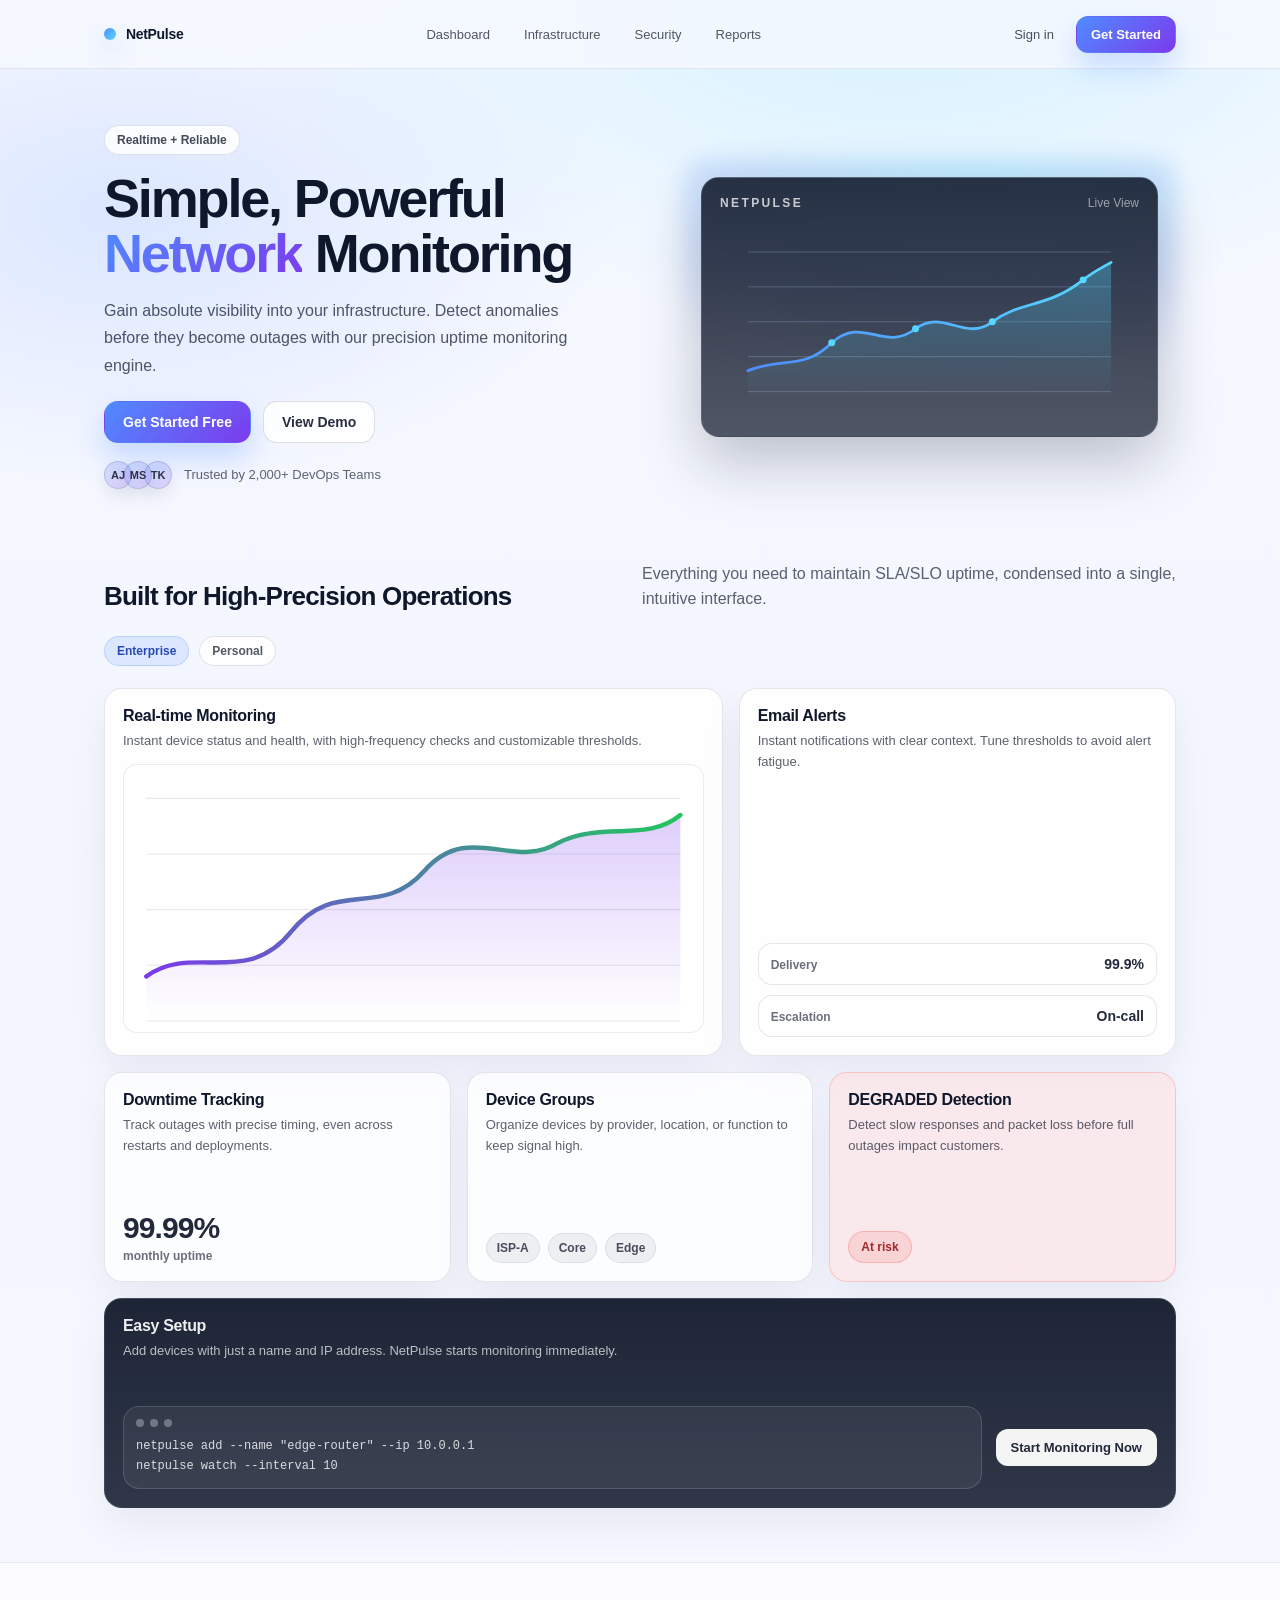
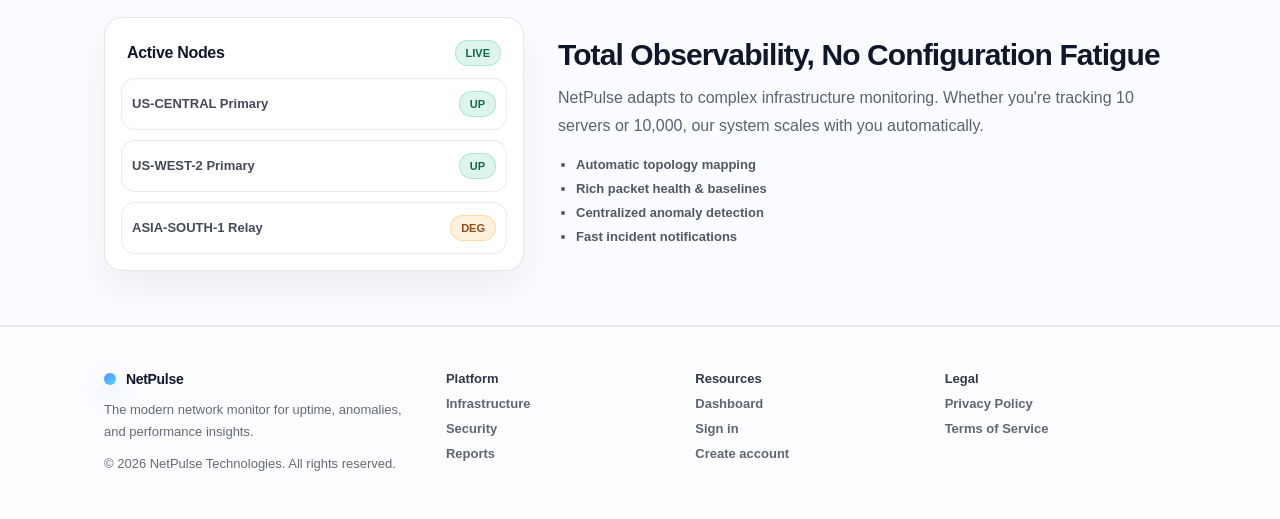
==== commit f67c60d4: "removed the pricing section" ====
--- a/network-monitor/web/index.html
+++ b/network-monitor/web/index.html
@@ -19,7 +19,6 @@
                 <a href="#infrastructure">Infrastructure</a>
                 <a href="#security">Security</a>
                 <a href="#reports">Reports</a>
-                <a href="#pricing">Pricing</a>
             </div>
 
             <div class="lp-nav-cta">
@@ -261,56 +260,6 @@
             </div>
         </section>
 
-        <section class="lp-section lp-pricing" id="pricing">
-            <div class="lp-container">
-                <div class="lp-section-head lp-center">
-                    <h2>Pricing that fits your network</h2>
-                    <p>Start free, upgrade when you need higher scale and advanced alerting.</p>
-                </div>
-                <div class="lp-pricing-grid">
-                    <article class="lp-price-card">
-                        <div class="lp-price-top">
-                            <h3>Starter</h3>
-                            <div class="lp-price">$0</div>
-                            <div class="lp-price-sub">For small labs &amp; projects</div>
-                        </div>
-                        <ul class="lp-price-list">
-                            <li>Up to 10 devices</li>
-                            <li>Basic alerts</li>
-                            <li>Dashboard access</li>
-                        </ul>
-                        <a class="lp-btn lp-btn-secondary lp-btn-block" href="register.html">Get Started</a>
-                    </article>
-                    <article class="lp-price-card lp-price-featured">
-                        <div class="lp-price-top">
-                            <div class="lp-badge lp-badge-solid">Most Popular</div>
-                            <h3>Team</h3>
-                            <div class="lp-price">$19</div>
-                            <div class="lp-price-sub">Per month</div>
-                        </div>
-                        <ul class="lp-price-list">
-                            <li>Up to 250 devices</li>
-                            <li>Advanced alert routing</li>
-                            <li>Degraded detection</li>
-                        </ul>
-                        <a class="lp-btn lp-btn-primary lp-btn-block" href="register.html">Start Free Trial</a>
-                    </article>
-                    <article class="lp-price-card">
-                        <div class="lp-price-top">
-                            <h3>Enterprise</h3>
-                            <div class="lp-price">Custom</div>
-                            <div class="lp-price-sub">For large networks</div>
-                        </div>
-                        <ul class="lp-price-list">
-                            <li>Unlimited devices</li>
-                            <li>Dedicated support</li>
-                            <li>Custom integrations</li>
-                        </ul>
-                        <a class="lp-btn lp-btn-secondary lp-btn-block" href="login.html">Contact Sales</a>
-                    </article>
-                </div>
-            </div>
-        </section>
     </main>
 
     <footer class="lp-footer">
@@ -328,7 +277,6 @@
                 <a href="#infrastructure">Infrastructure</a>
                 <a href="#security">Security</a>
                 <a href="#reports">Reports</a>
-                <a href="#pricing">Pricing</a>
             </div>
             <div class="lp-footer-col">
                 <div class="lp-footer-title">Resources</div>
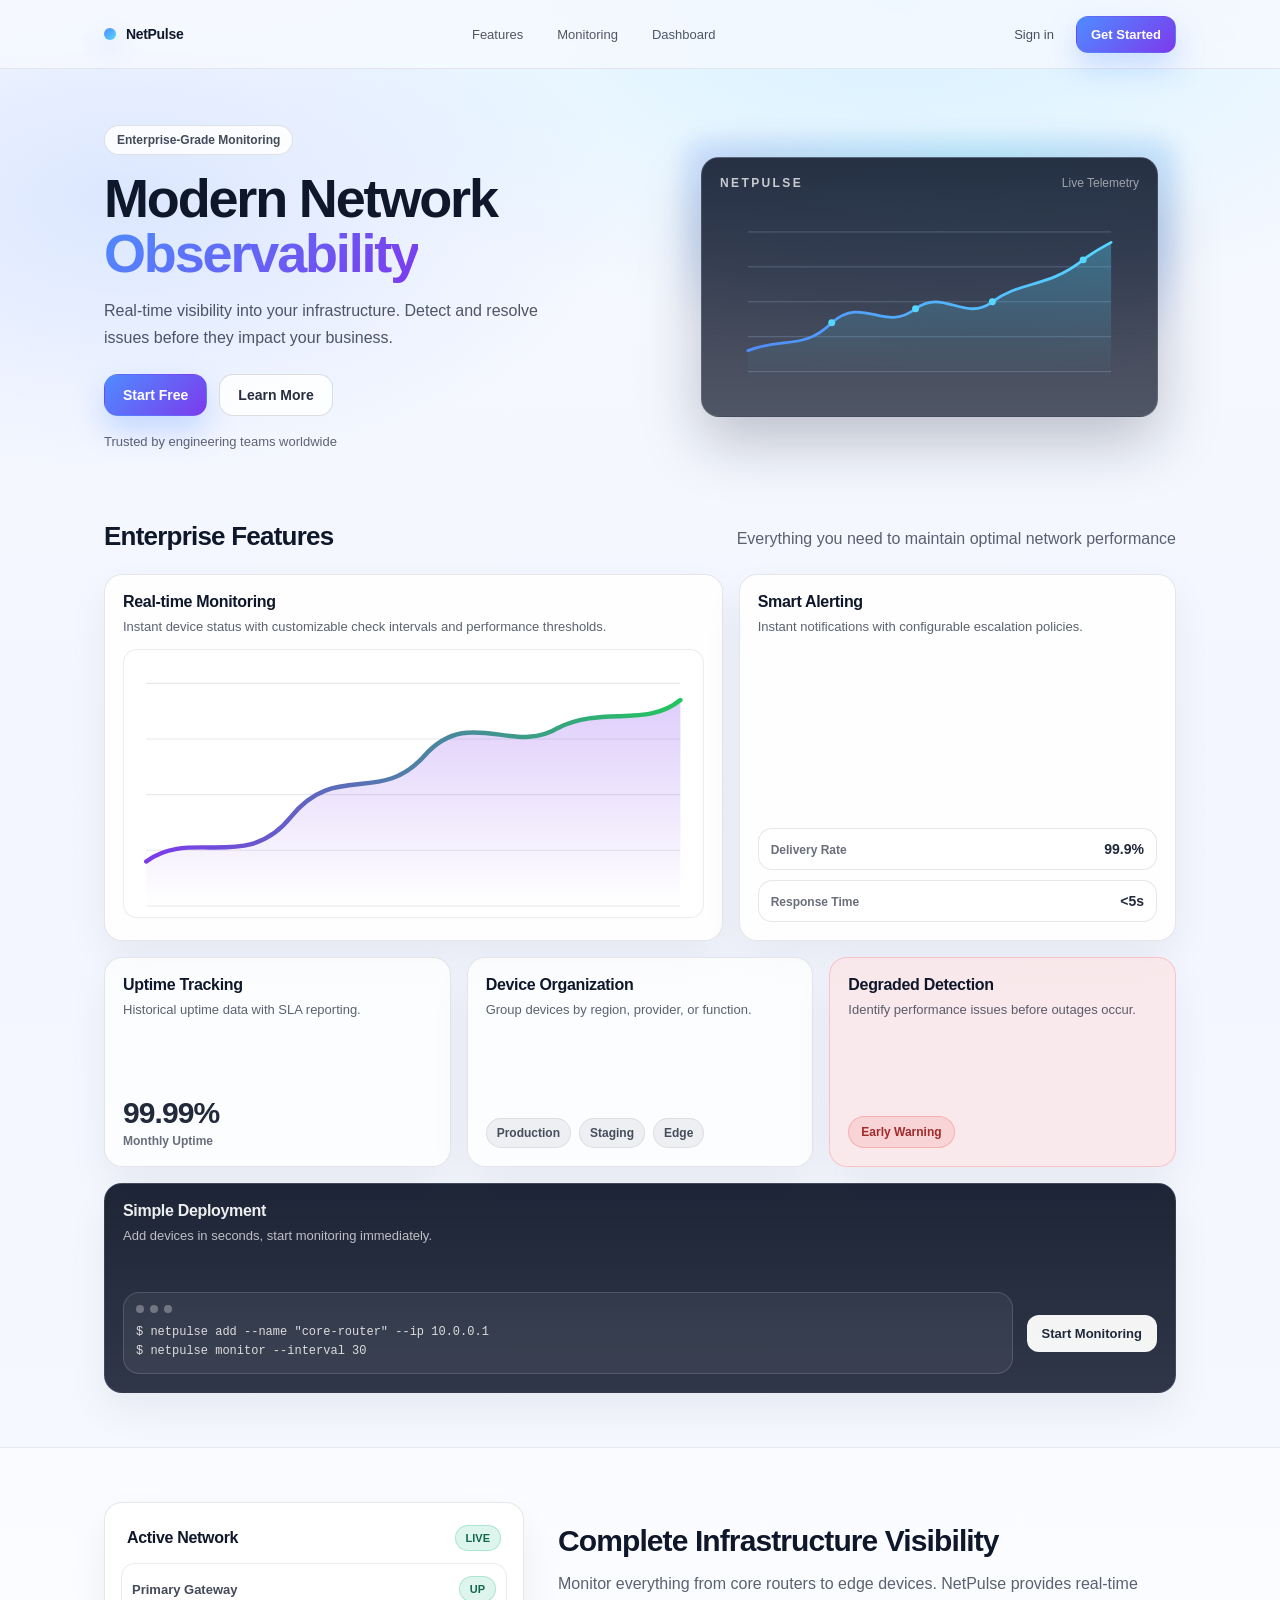
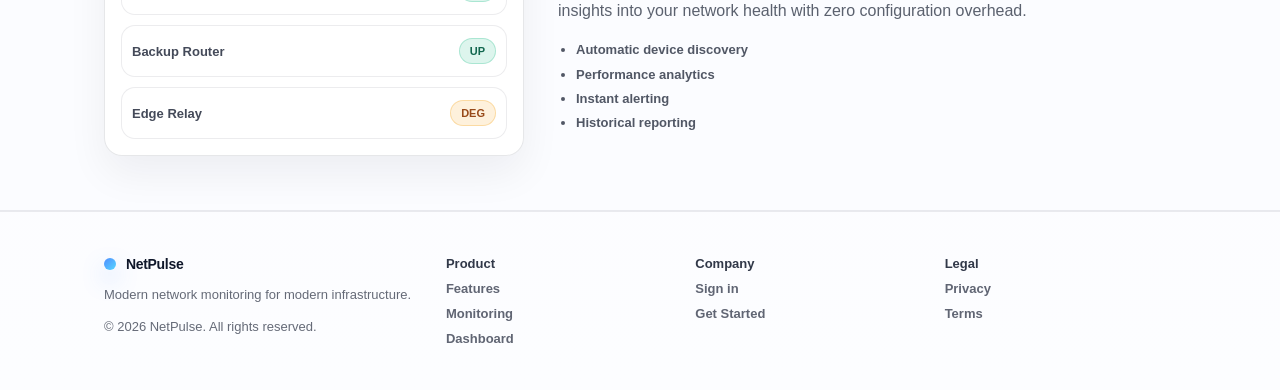
==== commit da19abfd: "feat: Professional UI overhaul - Unified design system - Redesigned login/register pages with glassm" ====
--- a/network-monitor/web/index.html
+++ b/network-monitor/web/index.html
@@ -3,7 +3,8 @@
 <head>
     <meta charset="UTF-8">
     <meta name="viewport" content="width=device-width, initial-scale=1.0">
-    <title>NetPulse - Network Monitoring System</title>
+    <meta name="description" content="NetPulse - Professional network monitoring system for modern infrastructure">
+    <title>NetPulse | Network Monitoring System</title>
     <link rel="stylesheet" href="styles.css">
 </head>
 <body class="lp-body">
@@ -14,11 +15,10 @@
                 <span class="lp-logo-text">NetPulse</span>
             </a>
 
-            <div class="lp-nav-links" aria-label="Primary">
+            <div class="lp-nav-links">
+                <a href="#features">Features</a>
+                <a href="#monitoring">Monitoring</a>
                 <a href="dashboard.html">Dashboard</a>
-                <a href="#infrastructure">Infrastructure</a>
-                <a href="#security">Security</a>
-                <a href="#reports">Reports</a>
             </div>
 
             <div class="lp-nav-cta">
@@ -29,45 +29,39 @@
     </header>
 
     <main>
+        <!-- Hero Section -->
         <section class="lp-hero">
             <div class="lp-container">
                 <div class="lp-hero-grid">
                     <div class="lp-hero-copy">
-                        <div class="lp-badge">Realtime + Reliable</div>
+                        <div class="lp-badge">Enterprise-Grade Monitoring</div>
                         <h1>
-                            Simple, Powerful
-                            <span class="lp-accent">Network</span>
-                            Monitoring
+                            Modern Network
+                            <span class="lp-accent">Observability</span>
                         </h1>
                         <p class="lp-lead">
-                            Gain absolute visibility into your infrastructure. Detect anomalies before they become outages with our
-                            precision uptime monitoring engine.
+                            Real-time visibility into your infrastructure. Detect and resolve issues before they impact your business.
                         </p>
 
                         <div class="lp-hero-actions">
-                            <a class="lp-btn lp-btn-primary lp-btn-lg" href="register.html">Get Started Free</a>
-                            <a class="lp-btn lp-btn-secondary lp-btn-lg" href="login.html">View Demo</a>
+                            <a class="lp-btn lp-btn-primary lp-btn-lg" href="register.html">Start Free</a>
+                            <a class="lp-btn lp-btn-secondary lp-btn-lg" href="#features">Learn More</a>
                         </div>
 
                         <div class="lp-proof">
-                            <div class="lp-avatars" aria-hidden="true">
-                                <span class="lp-avatar">AJ</span>
-                                <span class="lp-avatar">MS</span>
-                                <span class="lp-avatar">TK</span>
-                            </div>
                             <div class="lp-proof-text">
-                                Trusted by 2,000+ DevOps Teams
+                                Trusted by engineering teams worldwide
                             </div>
                         </div>
                     </div>
 
                     <div class="lp-hero-media">
-                        <div class="lp-media-frame" role="img" aria-label="NetPulse dashboard preview">
+                        <div class="lp-media-frame">
                             <div class="lp-media-glow" aria-hidden="true"></div>
                             <div class="lp-media-card">
                                 <div class="lp-media-top">
                                     <div class="lp-media-title">NETPULSE</div>
-                                    <div class="lp-media-subtitle">Live View</div>
+                                    <div class="lp-media-subtitle">Live Telemetry</div>
                                 </div>
                                 <svg class="lp-media-chart" viewBox="0 0 600 280" xmlns="http://www.w3.org/2000/svg" aria-hidden="true">
                                     <defs>
@@ -103,22 +97,19 @@
             </div>
         </section>
 
-        <section id="infrastructure" class="lp-section">
+        <!-- Features Section -->
+        <section id="features" class="lp-section">
             <div class="lp-container">
                 <div class="lp-section-head">
-                    <h2>Built for High-Precision Operations</h2>
-                    <p>Everything you need to maintain SLA/SLO uptime, condensed into a single, intuitive interface.</p>
-                    <div class="lp-pills" aria-label="Plan selector">
-                        <span class="lp-pill lp-pill-active">Enterprise</span>
-                        <span class="lp-pill">Personal</span>
-                    </div>
+                    <h2>Enterprise Features</h2>
+                    <p>Everything you need to maintain optimal network performance</p>
                 </div>
 
                 <div class="lp-feature-grid">
                     <article class="lp-card lp-span-7 lp-tall">
                         <div class="lp-card-head">
                             <h3>Real-time Monitoring</h3>
-                            <p>Instant device status and health, with high-frequency checks and customizable thresholds.</p>
+                            <p>Instant device status with customizable check intervals and performance thresholds.</p>
                         </div>
                         <div class="lp-card-body">
                             <svg class="lp-mini-chart" viewBox="0 0 520 240" xmlns="http://www.w3.org/2000/svg" aria-hidden="true">
@@ -147,43 +138,43 @@
 
                     <article class="lp-card lp-span-5">
                         <div class="lp-card-head">
-                            <h3>Email Alerts</h3>
-                            <p>Instant notifications with clear context. Tune thresholds to avoid alert fatigue.</p>
+                            <h3>Smart Alerting</h3>
+                            <p>Instant notifications with configurable escalation policies.</p>
                         </div>
                         <div class="lp-card-body">
                             <div class="lp-kpi">
-                                <div class="lp-kpi-label">Delivery</div>
+                                <div class="lp-kpi-label">Delivery Rate</div>
                                 <div class="lp-kpi-value">99.9%</div>
                             </div>
                             <div class="lp-kpi">
-                                <div class="lp-kpi-label">Escalation</div>
-                                <div class="lp-kpi-value">On-call</div>
+                                <div class="lp-kpi-label">Response Time</div>
+                                <div class="lp-kpi-value">&lt;5s</div>
                             </div>
                         </div>
                     </article>
 
                     <article class="lp-card lp-span-4 lp-card-soft">
                         <div class="lp-card-head">
-                            <h3>Downtime Tracking</h3>
-                            <p>Track outages with precise timing, even across restarts and deployments.</p>
+                            <h3>Uptime Tracking</h3>
+                            <p>Historical uptime data with SLA reporting.</p>
                         </div>
                         <div class="lp-card-body">
                             <div class="lp-stat">
                                 <div class="lp-stat-big">99.99%</div>
-                                <div class="lp-stat-sub">monthly uptime</div>
+                                <div class="lp-stat-sub">Monthly Uptime</div>
                             </div>
                         </div>
                     </article>
 
                     <article class="lp-card lp-span-4 lp-card-soft">
                         <div class="lp-card-head">
-                            <h3>Device Groups</h3>
-                            <p>Organize devices by provider, location, or function to keep signal high.</p>
-                        </div>
-                        <div class="lp-card-body">
-                            <div class="lp-tags" aria-label="Example tags">
-                                <span class="lp-tag">ISP-A</span>
-                                <span class="lp-tag">Core</span>
+                            <h3>Device Organization</h3>
+                            <p>Group devices by region, provider, or function.</p>
+                        </div>
+                        <div class="lp-card-body">
+                            <div class="lp-tags">
+                                <span class="lp-tag">Production</span>
+                                <span class="lp-tag">Staging</span>
                                 <span class="lp-tag">Edge</span>
                             </div>
                         </div>
@@ -191,18 +182,18 @@
 
                     <article class="lp-card lp-span-4 lp-card-warn">
                         <div class="lp-card-head">
-                            <h3>DEGRADED Detection</h3>
-                            <p>Detect slow responses and packet loss before full outages impact customers.</p>
-                        </div>
-                        <div class="lp-card-body">
-                            <div class="lp-alert-chip">At risk</div>
-                        </div>
-                    </article>
-
-                    <article class="lp-card lp-span-12 lp-card-dark" id="security">
-                        <div class="lp-card-head">
-                            <h3>Easy Setup</h3>
-                            <p>Add devices with just a name and IP address. NetPulse starts monitoring immediately.</p>
+                            <h3>Degraded Detection</h3>
+                            <p>Identify performance issues before outages occur.</p>
+                        </div>
+                        <div class="lp-card-body">
+                            <div class="lp-alert-chip">Early Warning</div>
+                        </div>
+                    </article>
+
+                    <article class="lp-card lp-span-12 lp-card-dark" id="monitoring">
+                        <div class="lp-card-head">
+                            <h3>Simple Deployment</h3>
+                            <p>Add devices in seconds, start monitoring immediately.</p>
                         </div>
                         <div class="lp-card-body lp-card-dark-body">
                             <div class="lp-code">
@@ -211,55 +202,55 @@
                                     <span class="lp-code-dot"></span>
                                     <span class="lp-code-dot"></span>
                                 </div>
-                                <div class="lp-code-text">netpulse add --name "edge-router" --ip 10.0.0.1</div>
-                                <div class="lp-code-text">netpulse watch --interval 10</div>
-                            </div>
-                            <a class="lp-btn lp-btn-invert" href="register.html">Start Monitoring Now</a>
+                                <div class="lp-code-text">$ netpulse add --name "core-router" --ip 10.0.0.1</div>
+                                <div class="lp-code-text">$ netpulse monitor --interval 30</div>
+                            </div>
+                            <a class="lp-btn lp-btn-invert" href="register.html">Start Monitoring</a>
                         </div>
                     </article>
                 </div>
             </div>
         </section>
 
-        <section class="lp-section lp-section-muted" id="reports">
+        <!-- Benefits Section -->
+        <section class="lp-section lp-section-muted">
             <div class="lp-container">
                 <div class="lp-split">
                     <div class="lp-nodes">
                         <div class="lp-nodes-head">
-                            <div class="lp-nodes-title">Active Nodes</div>
+                            <div class="lp-nodes-title">Active Network</div>
                             <div class="lp-nodes-chip">LIVE</div>
                         </div>
                         <div class="lp-node-row">
-                            <div class="lp-node-name">US-CENTRAL Primary</div>
+                            <div class="lp-node-name">Primary Gateway</div>
                             <div class="lp-node-pill lp-node-up">UP</div>
                         </div>
                         <div class="lp-node-row">
-                            <div class="lp-node-name">US-WEST-2 Primary</div>
+                            <div class="lp-node-name">Backup Router</div>
                             <div class="lp-node-pill lp-node-up">UP</div>
                         </div>
                         <div class="lp-node-row">
-                            <div class="lp-node-name">ASIA-SOUTH-1 Relay</div>
+                            <div class="lp-node-name">Edge Relay</div>
                             <div class="lp-node-pill lp-node-warn">DEG</div>
                         </div>
                     </div>
 
                     <div class="lp-split-copy">
-                        <h2>Total Observability, No Configuration Fatigue</h2>
+                        <h2>Complete Infrastructure Visibility</h2>
                         <p>
-                            NetPulse adapts to complex infrastructure monitoring. Whether you're tracking 10 servers or 10,000, our
-                            system scales with you automatically.
+                            Monitor everything from core routers to edge devices. NetPulse provides real-time insights 
+                            into your network health with zero configuration overhead.
                         </p>
                         <ul class="lp-checklist">
-                            <li>Automatic topology mapping</li>
-                            <li>Rich packet health &amp; baselines</li>
-                            <li>Centralized anomaly detection</li>
-                            <li>Fast incident notifications</li>
+                            <li>Automatic device discovery</li>
+                            <li>Performance analytics</li>
+                            <li>Instant alerting</li>
+                            <li>Historical reporting</li>
                         </ul>
                     </div>
                 </div>
             </div>
         </section>
-
     </main>
 
     <footer class="lp-footer">
@@ -269,27 +260,26 @@
                     <span class="lp-logo-dot" aria-hidden="true"></span>
                     <span class="lp-logo-text">NetPulse</span>
                 </div>
-                <p class="lp-footer-note">The modern network monitor for uptime, anomalies, and performance insights.</p>
-                <p class="lp-footer-note">© 2026 NetPulse Technologies. All rights reserved.</p>
+                <p class="lp-footer-note">Modern network monitoring for modern infrastructure.</p>
+                <p class="lp-footer-note">© 2026 NetPulse. All rights reserved.</p>
             </div>
             <div class="lp-footer-col">
-                <div class="lp-footer-title">Platform</div>
-                <a href="#infrastructure">Infrastructure</a>
-                <a href="#security">Security</a>
-                <a href="#reports">Reports</a>
+                <div class="lp-footer-title">Product</div>
+                <a href="#features">Features</a>
+                <a href="#monitoring">Monitoring</a>
+                <a href="dashboard.html">Dashboard</a>
             </div>
             <div class="lp-footer-col">
-                <div class="lp-footer-title">Resources</div>
-                <a href="dashboard.html">Dashboard</a>
+                <div class="lp-footer-title">Company</div>
                 <a href="login.html">Sign in</a>
-                <a href="register.html">Create account</a>
+                <a href="register.html">Get Started</a>
             </div>
             <div class="lp-footer-col">
                 <div class="lp-footer-title">Legal</div>
-                <span class="lp-footer-text">Privacy Policy</span>
-                <span class="lp-footer-text">Terms of Service</span>
+                <span class="lp-footer-text">Privacy</span>
+                <span class="lp-footer-text">Terms</span>
             </div>
         </div>
     </footer>
 </body>
-</html>
+</html>
--- a/network-monitor/web/styles.css
+++ b/network-monitor/web/styles.css
@@ -1072,18 +1072,501 @@
     padding: 0 20px;
 }
 
-/* Control Panel */
-.control-panel {
-    background: white;
+/* Dashboard Header */
+.navbar {
+    background: rgba(255, 255, 255, 0.92);
+    border-bottom: 1px solid rgba(15, 23, 42, 0.08);
+    color: #0f172a;
+    padding: 18px 30px;
+    display: flex;
+    justify-content: space-between;
+    align-items: center;
+    flex-wrap: wrap;
+    gap: 16px;
+}
+
+.navbar-left {
+    display: flex;
+    align-items: center;
+    gap: 32px;
+    flex-wrap: wrap;
+}
+
+.brand {
+    display: inline-flex;
+    align-items: center;
+    gap: 12px;
+    font-weight: 700;
+    letter-spacing: -0.02em;
+    color: #0f172a;
+    font-size: 18px;
+}
+
+.brand-dot {
+    width: 12px;
+    height: 12px;
+    border-radius: 999px;
+    background: linear-gradient(135deg, #4f8cff 0%, #56d7ff 100%);
+    box-shadow: 0 10px 22px rgba(79, 140, 255, 0.25);
+}
+
+.nav-links {
+    display: flex;
+    align-items: center;
+    gap: 20px;
+    flex-wrap: wrap;
+}
+
+.nav-links a {
+    color: rgba(15, 23, 42, 0.72);
+    text-decoration: none;
+    font-weight: 600;
+    padding: 8px 12px;
+    border-radius: 12px;
+    transition: background 0.2s ease, color 0.2s ease;
+}
+
+.nav-links a:hover,
+.nav-links a.active {
+    color: #0f172a;
+    background: rgba(79, 140, 255, 0.12);
+}
+
+.navbar-actions {
+    display: flex;
+    align-items: center;
+    gap: 16px;
+    flex-wrap: wrap;
+}
+
+.user-summary {
+    display: flex;
+    align-items: center;
+    gap: 12px;
+    flex-wrap: wrap;
+}
+
+.dashboard-main {
+    padding: 30px 20px 40px;
+}
+
+.dashboard-hero {
+    display: flex;
+    align-items: flex-end;
+    justify-content: space-between;
+    gap: 24px;
+    margin-bottom: 20px;
+    flex-wrap: wrap;
+}
+
+.hero-copy h1 {
+    font-size: 34px;
+    line-height: 1.05;
+    margin-top: 12px;
+}
+
+.dashboard-badge {
+    display: inline-flex;
+    align-items: center;
+    gap: 10px;
+    padding: 10px 16px;
+    border-radius: 999px;
+    background: rgba(79, 140, 255, 0.12);
+    color: #1d4ed8;
+    font-size: 12px;
+    font-weight: 700;
+}
+
+.hero-meta {
+    display: inline-flex;
+    /* flex-direction: column; */
+    align-items: flex-end;
+    /* background: rgba(255, 255, 255, 0.88); */
+    /* border: 1px solid rgba(15, 23, 42, 0.08); */
+    /* border-radius: 18px; */
+    color: rgba(15, 42, 33, 0.92);
+    padding: 18px 20px;
+    min-width: 180px;
+}
+
+.meta-label {
+    font-size: 12px;
+    color: rgba(15, 23, 42, 0.6);
+    font-weight: 600;
+}
+
+.meta-value {
+    margin-top: 6px;
+    font-size: 20px;
+    font-weight: 800;
+    color: #0f172a;
+}
+
+.overview-grid {
+    display: grid;
+    grid-template-columns: repeat(4, minmax(0, 1fr));
+    gap: 20px;
+    margin-bottom: 24px;
+}
+
+.dashboard-card {
+    background: rgba(255, 255, 255, 0.92);
+    border: 1px solid rgba(15, 23, 42, 0.08);
+    border-radius: 22px;
+    padding: 24px;
+    box-shadow: 0 20px 48px rgba(15, 23, 42, 0.06);
+    display: flex;
+    flex-direction: column;
+    gap: 12px;
+}
+
+.card-title {
+    font-size: 13px;
+    font-weight: 700;
+    color: rgba(15, 23, 42, 0.68);
+    text-transform: uppercase;
+    letter-spacing: 0.08em;
+}
+
+.card-value {
+    font-size: 42px;
+    font-weight: 800;
+    color: #0f172a;
+}
+
+.card-note {
+    color: rgba(15, 23, 42, 0.62);
+    font-size: 13px;
+}
+
+.card-good {
+    color: #10b981;
+}
+
+.card-warn {
+    color: #f59e0b;
+}
+
+.card-bad {
+    color: #ef4444;
+}
+
+.control-grid {
+    display: grid;
+    grid-template-columns: 7fr 5fr;
+    gap: 20px;
+    margin-bottom: 24px;
+}
+
+.info-card {
+    background: rgba(255, 255, 255, 0.92);
+    border: 1px solid rgba(15, 23, 42, 0.08);
+    border-radius: 22px;
+    box-shadow: 0 20px 48px rgba(15, 23, 42, 0.06);
+    padding: 24px;
+}
+
+.info-card-header {
+    display: flex;
+    justify-content: space-between;
+    align-items: flex-start;
+    gap: 16px;
+    margin-bottom: 24px;
+    flex-wrap: wrap;
+}
+
+.info-card-header h2 {
+    font-size: 20px;
+    margin-bottom: 6px;
+}
+
+.info-card-header p {
+    color: rgba(15, 23, 42, 0.66);
+    line-height: 1.6;
+    max-width: 42ch;
+}
+
+.status-pill {
+    border-radius: 999px;
+    padding: 10px 16px;
+    font-size: 12px;
+    font-weight: 700;
+    text-transform: uppercase;
+}
+
+.status-active {
+    color: #0f5132;
+    background: rgba(16, 185, 129, 0.14);
+    border: 1px solid rgba(16, 185, 129, 0.2);
+}
+
+.control-body {
+    display: grid;
+    gap: 20px;
+}
+
+.control-item {
+    display: flex;
+    flex-direction: column;
+    gap: 10px;
+}
+
+.control-item label {
+    font-size: 12px;
+    color: rgba(15, 23, 42, 0.72);
+    font-weight: 700;
+}
+
+.select-input,
+.alert-input,
+.search-input {
+    width: 100%;
+    padding: 14px 16px;
+    border: 1px solid rgba(15, 23, 42, 0.12);
+    border-radius: 16px;
+    font-size: 14px;
+    background: #fff;
+    color: #0f172a;
+}
+
+.control-actions {
+    display: flex;
+    gap: 12px;
+    flex-wrap: wrap;
+}
+
+.alert-form {
+    display: grid;
+    grid-template-columns: 1fr auto;
+    gap: 14px;
+    align-items: center;
+}
+
+.alert-card h2 {
+    margin: 0;
+}
+
+.alert-card p {
+    color: rgba(15, 23, 42, 0.66);
+    margin-top: 6px;
+    max-width: 40ch;
+}
+
+.section-header {
+    padding: 24px;
+    display: flex;
+    justify-content: space-between;
+    align-items: center;
+    gap: 24px;
+    flex-wrap: wrap;
+}
+
+.section-header h2 {
+    margin-bottom: 8px;
+    font-size: 22px;
+}
+
+.section-header p {
+    color: rgba(15, 23, 42, 0.66);
+}
+
+.search-group {
+    display: flex;
+    gap: 12px;
+    flex-wrap: wrap;
+    align-items: center;
+    width: 100%;
+}
+
+.search-input {
+    flex: 1;
+    min-width: 240px;
+}
+
+.btn-start {
+    background: linear-gradient(135deg, #4f8cff 0%, #7c3aed 100%);
+    color: white;
+    border: none;
+    padding: 12px 20px;
+    border-radius: 14px;
+    cursor: pointer;
+    font-weight: 700;
+    transition: transform 0.2s ease, box-shadow 0.2s ease;
+}
+
+.btn-start:hover {
+    transform: translateY(-1px);
+    box-shadow: 0 16px 28px rgba(79, 140, 255, 0.22);
+}
+
+.btn-stop {
+    background: #ef4444;
+    color: white;
+    border: none;
+    padding: 12px 20px;
+    border-radius: 14px;
+    cursor: pointer;
+    font-weight: 700;
+}
+
+.logout-btn {
+    background: rgba(15, 23, 42, 0.06);
+    color: #0f172a;
+    border: none;
+    padding: 10px 18px;
+    border-radius: 14px;
+    cursor: pointer;
+}
+
+.logout-btn:hover {
+    background: rgba(15, 23, 42, 0.12);
+}
+
+.btn-save {
+    background: #606cf8;
+    color: white;
+    border: none;
+    padding: 14px 22px;
+    border-radius: 14px;
+    cursor: pointer;
+    font-weight: 700;
+}
+
+.alert-input {
+    min-width: 260px;
+}
+
+.refresh-btn,
+.add-btn {
+    padding: 12px 18px;
+    border-radius: 14px;
+    cursor: pointer;
+    font-size: 14px;
+    border: none;
+    transition: background 0.2s ease;
+}
+
+.add-btn {
+    background: #10b981;
+    color: white;
+}
+
+.add-btn:hover {
+    background: #059669;
+}
+
+.refresh-btn {
+    background: #f8fafc;
+    color: #0f172a;
+    border: 1px solid rgba(15, 23, 42, 0.12);
+}
+
+.refresh-btn:hover {
+    background: #eef2ff;
+}
+
+/* Table */
+table {
+    width: 100%;
+    border-collapse: collapse;
+}
+
+th, td {
+    padding: 16px 18px;
+    text-align: left;
+    border-bottom: 1px solid rgba(15, 23, 42, 0.08);
+}
+
+th {
+    background: rgba(79, 140, 255, 0.06);
+    font-weight: 700;
+    color: #0f172a;
+}
+
+tr:hover {
+    background: rgba(79, 140, 255, 0.04);
+}
+
+.status-badge-sm {
+    display: inline-block;
+    padding: 6px 14px;
+    border-radius: 999px;
+    font-size: 12px;
+    font-weight: 700;
+}
+
+.status-up { background: rgba(16, 185, 129, 0.14); color: #047857; }
+.status-degraded { background: rgba(245, 158, 11, 0.14); color: #92400e; }
+.status-down { background: rgba(239, 68, 68, 0.14); color: #b91c1c; }
+.status-unknown { background: rgba(226, 232, 240, 0.9); color: #334155; }
+
+.group-badge {
+    display: inline-block;
+    padding: 4px 10px;
+    border-radius: 999px;
+    font-size: 11px;
+    font-weight: 700;
+    background: rgba(79, 140, 255, 0.12);
+    color: #0f172a;
+}
+
+.action-btn {
+    padding: 8px 10px;
+    margin: 0 2px;
+    border: none;
     border-radius: 10px;
-    padding: 20px;
-    margin-bottom: 20px;
-    box-shadow: 0 2px 5px rgba(0,0,0,0.1);
-    display: flex;
-    justify-content: space-between;
-    align-items: center;
-    flex-wrap: wrap;
-    gap: 15px;
+    cursor: pointer;
+    font-size: 12px;
+    transition: opacity 0.2s ease;
+}
+
+.action-btn:hover {
+    opacity: 0.85;
+}
+
+.edit-btn {
+    background: #4f8cff;
+    color: white;
+}
+
+.delete-btn {
+    background: #ef4444;
+    color: white;
+}
+
+/* Responsive */
+@media (max-width: 1120px) {
+    .overview-grid {
+        grid-template-columns: repeat(2, minmax(0, 1fr));
+    }
+
+    .control-grid {
+        grid-template-columns: 1fr;
+    }
+}
+
+@media (max-width: 768px) {
+    .dashboard-hero {
+        align-items: flex-start;
+    }
+
+    .navbar {
+        padding: 16px 18px;
+    }
+
+    .search-group,
+    .control-actions,
+    .navbar-actions,
+    .user-summary {
+        width: 100%;
+        justify-content: flex-start;
+    }
+
+    .search-input,
+    .alert-input,
+    .select-input {
+        width: 100%;
+    }
 }
 
 .control-group {
@@ -1160,7 +1643,7 @@
 }
 
 .btn-save {
-    background: #3b82f6;
+    background: #606cf8;
     color: white;
     border: none;
     padding: 10px 20px;
@@ -1481,3 +1964,661 @@
         padding: 8px 10px;
     }
 }
+/* ============================================
+   Additional Dashboard Styles
+   ============================================ */
+
+/* Interval Presets */
+.interval-presets {
+    display: flex;
+    gap: 8px;
+    flex-wrap: wrap;
+    margin-bottom: 10px;
+}
+
+.preset-btn {
+    padding: 8px 14px;
+    border-radius: 20px;
+    border: 1px solid rgba(15, 23, 42, 0.12);
+    background: white;
+    font-size: 12px;
+    font-weight: 600;
+    cursor: pointer;
+    transition: all 0.2s ease;
+}
+
+.preset-btn:hover {
+    background: rgba(79, 140, 255, 0.1);
+    border-color: rgba(79, 140, 255, 0.3);
+}
+
+.preset-btn.active {
+    background: linear-gradient(135deg, #4f8cff 0%, #7c3aed 100%);
+    color: white;
+    border-color: transparent;
+}
+
+/* Status Pill States */
+.status-pill {
+    border-radius: 999px;
+    padding: 10px 16px;
+    font-size: 12px;
+    font-weight: 700;
+    text-transform: uppercase;
+}
+
+.status-active {
+    background: rgba(16, 185, 129, 0.14);
+    color: #065f46;
+    border: 1px solid rgba(16, 185, 129, 0.2);
+}
+
+.status-inactive {
+    background: rgba(239, 68, 68, 0.14);
+    color: #991b1b;
+    border: 1px solid rgba(239, 68, 68, 0.2);
+}
+
+.status-running {
+    background: #10b981;
+    color: white;
+    border: none;
+}
+
+.status-stopped {
+    background: #ef4444;
+    color: white;
+    border: none;
+}
+
+/* Input hint text */
+.input-hint {
+    display: block;
+    font-size: 11px;
+    color: #6b7280;
+    margin-top: 4px;
+}
+
+/* Username display */
+#username-display {
+    background: rgba(79, 140, 255, 0.12);
+    padding: 6px 12px;
+    border-radius: 20px;
+    font-size: 13px;
+    font-weight: 600;
+    color: #1d4ed8;
+}
+
+/* Number input for custom interval */
+.number-input {
+    width: 100%;
+    padding: 14px 16px;
+    border: 1px solid rgba(15, 23, 42, 0.12);
+    border-radius: 16px;
+    font-size: 14px;
+    background: #fff;
+    color: #0f172a;
+}
+
+/* Device count badge */
+.device-count-badge {
+    background: rgba(79, 140, 255, 0.12);
+    padding: 2px 8px;
+    border-radius: 20px;
+    font-size: 12px;
+    font-weight: 600;
+    margin-left: 8px;
+}
+
+/* Error message styling */
+.error-msg {
+    text-align: center;
+    padding: 40px;
+    color: #991b1b;
+    background: #fee2e2;
+    margin: 20px;
+    border-radius: 8px;
+}
+
+/* Loading spinner */
+.loading {
+    text-align: center;
+    padding: 40px;
+    color: #6b7280;
+}
+
+/* Responsive adjustments for new elements */
+@media (max-width: 768px) {
+    .interval-presets {
+        justify-content: center;
+    }
+    
+    .preset-btn {
+        padding: 6px 12px;
+        font-size: 11px;
+    }
+    
+    .control-actions {
+        justify-content: center;
+    }
+}
+/* ============================================
+   UNIFIED AUTH PAGES - Premium Glassmorphism Design
+   ============================================ */
+
+/* Auth body - matches landing page background */
+.auth-body {
+    background: radial-gradient(1200px 600px at 70% 0%, rgba(86, 215, 255, 0.20) 0%, rgba(255, 255, 255, 0) 55%),
+                radial-gradient(900px 500px at 10% 10%, rgba(79, 140, 255, 0.16) 0%, rgba(255, 255, 255, 0) 55%),
+                linear-gradient(180deg, #f7f9ff 0%, #f3f6ff 40%, #f7f9ff 100%);
+    min-height: 100vh;
+    display: flex;
+    justify-content: center;
+    align-items: center;
+    padding: 20px;
+    font-family: -apple-system, BlinkMacSystemFont, 'Segoe UI', Roboto, Oxygen, Ubuntu, sans-serif;
+}
+
+/* Glassmorphism auth container */
+.auth-container {
+    max-width: 440px;
+    width: 100%;
+    background: rgba(255, 255, 255, 0.92);
+    backdrop-filter: blur(12px);
+    border-radius: 28px;
+    border: 1px solid rgba(15, 23, 42, 0.08);
+    box-shadow: 0 25px 50px -12px rgba(0, 0, 0, 0.25), 0 0 0 1px rgba(79, 140, 255, 0.05);
+    padding: 40px 36px;
+    transition: transform 0.2s ease, box-shadow 0.2s ease;
+}
+
+.auth-container:hover {
+    box-shadow: 0 30px 60px -12px rgba(0, 0, 0, 0.3);
+}
+
+/* Logo styling - matches landing page */
+.auth-container .logo {
+    text-align: center;
+    margin-bottom: 32px;
+}
+
+.auth-container .logo h1 {
+    font-size: 32px;
+    font-weight: 700;
+    letter-spacing: -0.02em;
+    background: linear-gradient(135deg, #4f8cff 0%, #7c3aed 100%);
+    -webkit-background-clip: text;
+    -webkit-text-fill-color: transparent;
+    background-clip: text;
+    display: inline-flex;
+    align-items: center;
+    gap: 8px;
+}
+
+.auth-container .logo p {
+    color: rgba(15, 23, 42, 0.65);
+    font-size: 14px;
+    margin-top: 8px;
+    font-weight: 500;
+}
+
+/* Form groups with modern styling */
+.auth-container .form-group {
+    margin-bottom: 24px;
+}
+
+.auth-container label {
+    display: block;
+    margin-bottom: 8px;
+    color: rgba(15, 23, 42, 0.85);
+    font-weight: 600;
+    font-size: 13px;
+    letter-spacing: -0.01em;
+}
+
+.auth-container input {
+    width: 100%;
+    padding: 12px 16px;
+    background: rgba(255, 255, 255, 0.95);
+    border: 1.5px solid rgba(15, 23, 42, 0.1);
+    border-radius: 16px;
+    font-size: 14px;
+    transition: all 0.2s ease;
+    font-family: inherit;
+    color: #0f172a;
+}
+
+.auth-container input:focus {
+    outline: none;
+    border-color: #4f8cff;
+    box-shadow: 0 0 0 3px rgba(79, 140, 255, 0.1);
+    background: white;
+}
+
+.auth-container input::placeholder {
+    color: rgba(15, 23, 42, 0.35);
+}
+
+/* Button styling - matches landing page lp-btn-primary */
+.auth-container button {
+    width: 100%;
+    padding: 12px 18px;
+    background: linear-gradient(135deg, #4f8cff 0%, #7c3aed 100%);
+    color: white;
+    border: none;
+    border-radius: 16px;
+    font-size: 14px;
+    font-weight: 600;
+    cursor: pointer;
+    transition: all 0.2s ease;
+    box-shadow: 0 14px 30px rgba(79, 140, 255, 0.28);
+    margin-top: 8px;
+}
+
+.auth-container button:hover {
+    transform: translateY(-1px);
+    box-shadow: 0 16px 40px rgba(79, 140, 255, 0.34);
+}
+
+.auth-container button:active {
+    transform: translateY(1px);
+}
+
+/* Auth link styling */
+.auth-link {
+    text-align: center;
+    margin-top: 28px;
+    color: rgba(15, 23, 42, 0.65);
+    font-size: 14px;
+    font-weight: 500;
+}
+
+.auth-link a {
+    color: #4f8cff;
+    text-decoration: none;
+    font-weight: 600;
+    transition: color 0.2s ease;
+}
+
+.auth-link a:hover {
+    color: #7c3aed;
+    text-decoration: underline;
+}
+
+/* Message styling - matches design system */
+.auth-container .error,
+.auth-container .success {
+    padding: 12px 16px;
+    border-radius: 14px;
+    margin-bottom: 24px;
+    text-align: center;
+    font-size: 13px;
+    font-weight: 500;
+    animation: slideIn 0.3s ease;
+}
+
+.auth-container .error {
+    background: rgba(239, 68, 68, 0.12);
+    color: #b91c1c;
+    border: 1px solid rgba(239, 68, 68, 0.2);
+}
+
+.auth-container .success {
+    background: rgba(16, 185, 129, 0.12);
+    color: #065f46;
+    border: 1px solid rgba(16, 185, 129, 0.2);
+}
+
+@keyframes slideIn {
+    from {
+        opacity: 0;
+        transform: translateY(-10px);
+    }
+    to {
+        opacity: 1;
+        transform: translateY(0);
+    }
+}
+
+/* Responsive adjustments for auth pages */
+@media (max-width: 520px) {
+    .auth-container {
+        padding: 32px 24px;
+        margin: 16px;
+    }
+    
+    .auth-container .logo h1 {
+        font-size: 28px;
+    }
+}
+
+/* Focus visible for accessibility */
+.auth-container input:focus-visible,
+.auth-container button:focus-visible {
+    outline: 2px solid #4f8cff;
+    outline-offset: 2px;
+}
+/* ============================================
+   UNIFIED DASHBOARD DESIGN - Premium Glassmorphism
+   ============================================ */
+
+/* Dashboard body background */
+body:not(.lp-body):not(.auth-body) {
+    background: radial-gradient(1200px 600px at 70% 0%, rgba(86, 215, 255, 0.12) 0%, rgba(255, 255, 255, 0) 55%),
+                radial-gradient(900px 500px at 10% 10%, rgba(79, 140, 255, 0.10) 0%, rgba(255, 255, 255, 0) 55%),
+                linear-gradient(180deg, #f7f9ff 0%, #f3f6ff 40%, #f7f9ff 100%);
+}
+
+/* Navbar - glassmorphism */
+.navbar {
+    background: rgba(255, 255, 255, 0.92) !important;
+    backdrop-filter: blur(12px);
+    border-bottom: 1px solid rgba(15, 23, 42, 0.08);
+    padding: 16px 32px;
+    display: flex;
+    justify-content: space-between;
+    align-items: center;
+    flex-wrap: wrap;
+    gap: 16px;
+    position: sticky;
+    top: 0;
+    z-index: 50;
+}
+
+.navbar-left {
+    display: flex;
+    align-items: center;
+    gap: 32px;
+    flex-wrap: wrap;
+}
+
+.brand {
+    display: inline-flex;
+    align-items: center;
+    gap: 10px;
+    font-weight: 700;
+    letter-spacing: -0.02em;
+    color: #0f172a;
+    font-size: 18px;
+}
+
+.brand-dot {
+    width: 10px;
+    height: 10px;
+    border-radius: 999px;
+    background: linear-gradient(135deg, #4f8cff 0%, #56d7ff 100%);
+    box-shadow: 0 8px 16px rgba(79, 140, 255, 0.25);
+}
+
+.nav-links a {
+    color: rgba(15, 23, 42, 0.72) !important;
+    text-decoration: none;
+    font-weight: 600;
+    padding: 8px 16px;
+    border-radius: 12px;
+    transition: all 0.2s ease;
+    font-size: 14px;
+}
+
+.nav-links a:hover {
+    color: #0f172a !important;
+    background: rgba(79, 140, 255, 0.1);
+}
+
+.nav-links a.active {
+    color: #4f8cff !important;
+    background: rgba(79, 140, 255, 0.12);
+}
+
+.user-summary {
+    background: rgba(79, 140, 255, 0.08);
+    padding: 6px 16px;
+    border-radius: 40px;
+    border: 1px solid rgba(79, 140, 255, 0.15);
+}
+
+#username-display {
+    font-weight: 600;
+    font-size: 13px;
+    color: #0f172a;
+    background: transparent !important;
+    padding: 0 !important;
+}
+
+#email-display {
+    font-size: 12px;
+    color: rgba(15, 23, 42, 0.6);
+}
+
+.logout-btn {
+    background: rgba(239, 68, 68, 0.1) !important;
+    color: #dc2626 !important;
+    border: 1px solid rgba(239, 68, 68, 0.2);
+    padding: 6px 14px;
+    border-radius: 10px;
+    cursor: pointer;
+    font-size: 13px;
+    font-weight: 600;
+    transition: all 0.2s ease;
+}
+
+.logout-btn:hover {
+    background: rgba(239, 68, 68, 0.2) !important;
+    transform: translateY(-1px);
+}
+
+/* Dashboard cards - glassmorphism */
+.dashboard-card, .info-card, .device-section {
+    background: rgba(255, 255, 255, 0.85) !important;
+    backdrop-filter: blur(8px);
+    border: 1px solid rgba(15, 23, 42, 0.08);
+    border-radius: 20px;
+    transition: all 0.2s ease;
+    box-shadow: 0 4px 12px rgba(0, 0, 0, 0.02);
+}
+
+.dashboard-card:hover, .info-card:hover {
+    transform: translateY(-2px);
+    box-shadow: 0 12px 24px rgba(0, 0, 0, 0.08);
+    background: rgba(255, 255, 255, 0.95) !important;
+}
+
+.dashboard-badge {
+    background: rgba(79, 140, 255, 0.12);
+    color: #4f8cff;
+}
+
+/* Buttons - unified */
+.btn-start {
+    background: linear-gradient(135deg, #4f8cff 0%, #7c3aed 100%) !important;
+    box-shadow: 0 4px 12px rgba(79, 140, 255, 0.3);
+}
+
+.btn-start:hover {
+    transform: translateY(-1px);
+    box-shadow: 0 8px 20px rgba(79, 140, 255, 0.4);
+}
+
+.btn-stop {
+    background: rgba(239, 68, 68, 0.9) !important;
+}
+
+.btn-stop:hover {
+    background: #dc2626 !important;
+    transform: translateY(-1px);
+}
+
+.add-btn {
+    background: linear-gradient(135deg, #4f8cff 0%, #7c3aed 100%) !important;
+}
+
+.add-btn:hover {
+    transform: translateY(-1px);
+    box-shadow: 0 4px 12px rgba(79, 140, 255, 0.3);
+}
+
+.refresh-btn {
+    background: rgba(255, 255, 255, 0.9);
+    color: #0f172a;
+    border: 1px solid rgba(15, 23, 42, 0.15);
+}
+
+.refresh-btn:hover {
+    background: white;
+    transform: translateY(-1px);
+}
+
+.btn-save {
+    background: linear-gradient(135deg, #10b981 0%, #059669 100%) !important;
+}
+
+/* Input fields */
+.select-input, .alert-input, .search-input {
+    border: 1.5px solid rgba(15, 23, 42, 0.1);
+    border-radius: 14px;
+    transition: all 0.2s ease;
+}
+
+.select-input:focus, .alert-input:focus, .search-input:focus {
+    outline: none;
+    border-color: #4f8cff;
+    box-shadow: 0 0 0 3px rgba(79, 140, 255, 0.1);
+}
+
+/* Status pills */
+.status-pill.status-inactive {
+    background: rgba(239, 68, 68, 0.1);
+    color: #dc2626;
+    border: 1px solid rgba(239, 68, 68, 0.2);
+}
+
+.status-pill.status-active {
+    background: rgba(16, 185, 129, 0.15);
+    color: #059669;
+    border: 1px solid rgba(16, 185, 129, 0.25);
+}
+
+/* Preset buttons */
+.preset-btn {
+    border-radius: 40px;
+    border: 1px solid rgba(15, 23, 42, 0.12);
+    background: white;
+    transition: all 0.2s ease;
+}
+
+.preset-btn:hover {
+    background: rgba(79, 140, 255, 0.1);
+    border-color: rgba(79, 140, 255, 0.3);
+}
+
+.preset-btn.active {
+    background: linear-gradient(135deg, #4f8cff 0%, #7c3aed 100%);
+    color: white;
+    border-color: transparent;
+}
+
+/* Table styling */
+th {
+    background: rgba(79, 140, 255, 0.04);
+    font-weight: 700;
+    font-size: 13px;
+    color: rgba(15, 23, 42, 0.8);
+}
+
+tr:hover {
+    background: rgba(79, 140, 255, 0.03);
+}
+
+/* Modal */
+.modal-content {
+    background: rgba(255, 255, 255, 0.98);
+    backdrop-filter: blur(12px);
+    border-radius: 24px;
+    border: 1px solid rgba(15, 23, 42, 0.1);
+    box-shadow: 0 25px 50px -12px rgba(0, 0, 0, 0.25);
+}
+
+.save-btn {
+    background: linear-gradient(135deg, #4f8cff 0%, #7c3aed 100%);
+}
+
+.cancel-btn {
+    background: rgba(15, 23, 42, 0.1);
+    color: #0f172a;
+}
+
+/* Improve existing dashboard responsiveness */
+@media (max-width: 1024px) {
+    .overview-grid {
+        grid-template-columns: repeat(2, 1fr) !important;
+    }
+    
+    .control-grid {
+        grid-template-columns: 1fr !important;
+    }
+}
+
+@media (max-width: 768px) {
+    .navbar {
+        padding: 16px 20px !important;
+    }
+    
+    .navbar-left {
+        flex-direction: column;
+        align-items: flex-start;
+        gap: 12px;
+    }
+    
+    .dashboard-main {
+        padding: 20px 16px !important;
+    }
+    
+    .hero-copy h1 {
+        font-size: 28px !important;
+    }
+    
+    .overview-grid {
+        grid-template-columns: 1fr !important;
+        gap: 12px !important;
+    }
+    
+    .section-header {
+        flex-direction: column;
+        align-items: stretch !important;
+    }
+    
+    .search-group {
+        flex-direction: column;
+    }
+    
+    .search-input {
+        width: 100%;
+    }
+}
+/* Additional dashboard improvements */
+.group-badge {
+    display: inline-block;
+    padding: 4px 10px;
+    border-radius: 12px;
+    font-size: 11px;
+    font-weight: 600;
+    background: rgba(79, 140, 255, 0.12);
+    color: #4f8cff;
+}
+
+.input-hint {
+    display: block;
+    font-size: 11px;
+    color: rgba(15, 23, 42, 0.5);
+    margin-top: 8px;
+}
+
+#device-search {
+    min-width: 240px;
+}
+
+@media (max-width: 768px) {
+    #device-search {
+        min-width: auto;
+    }
+}
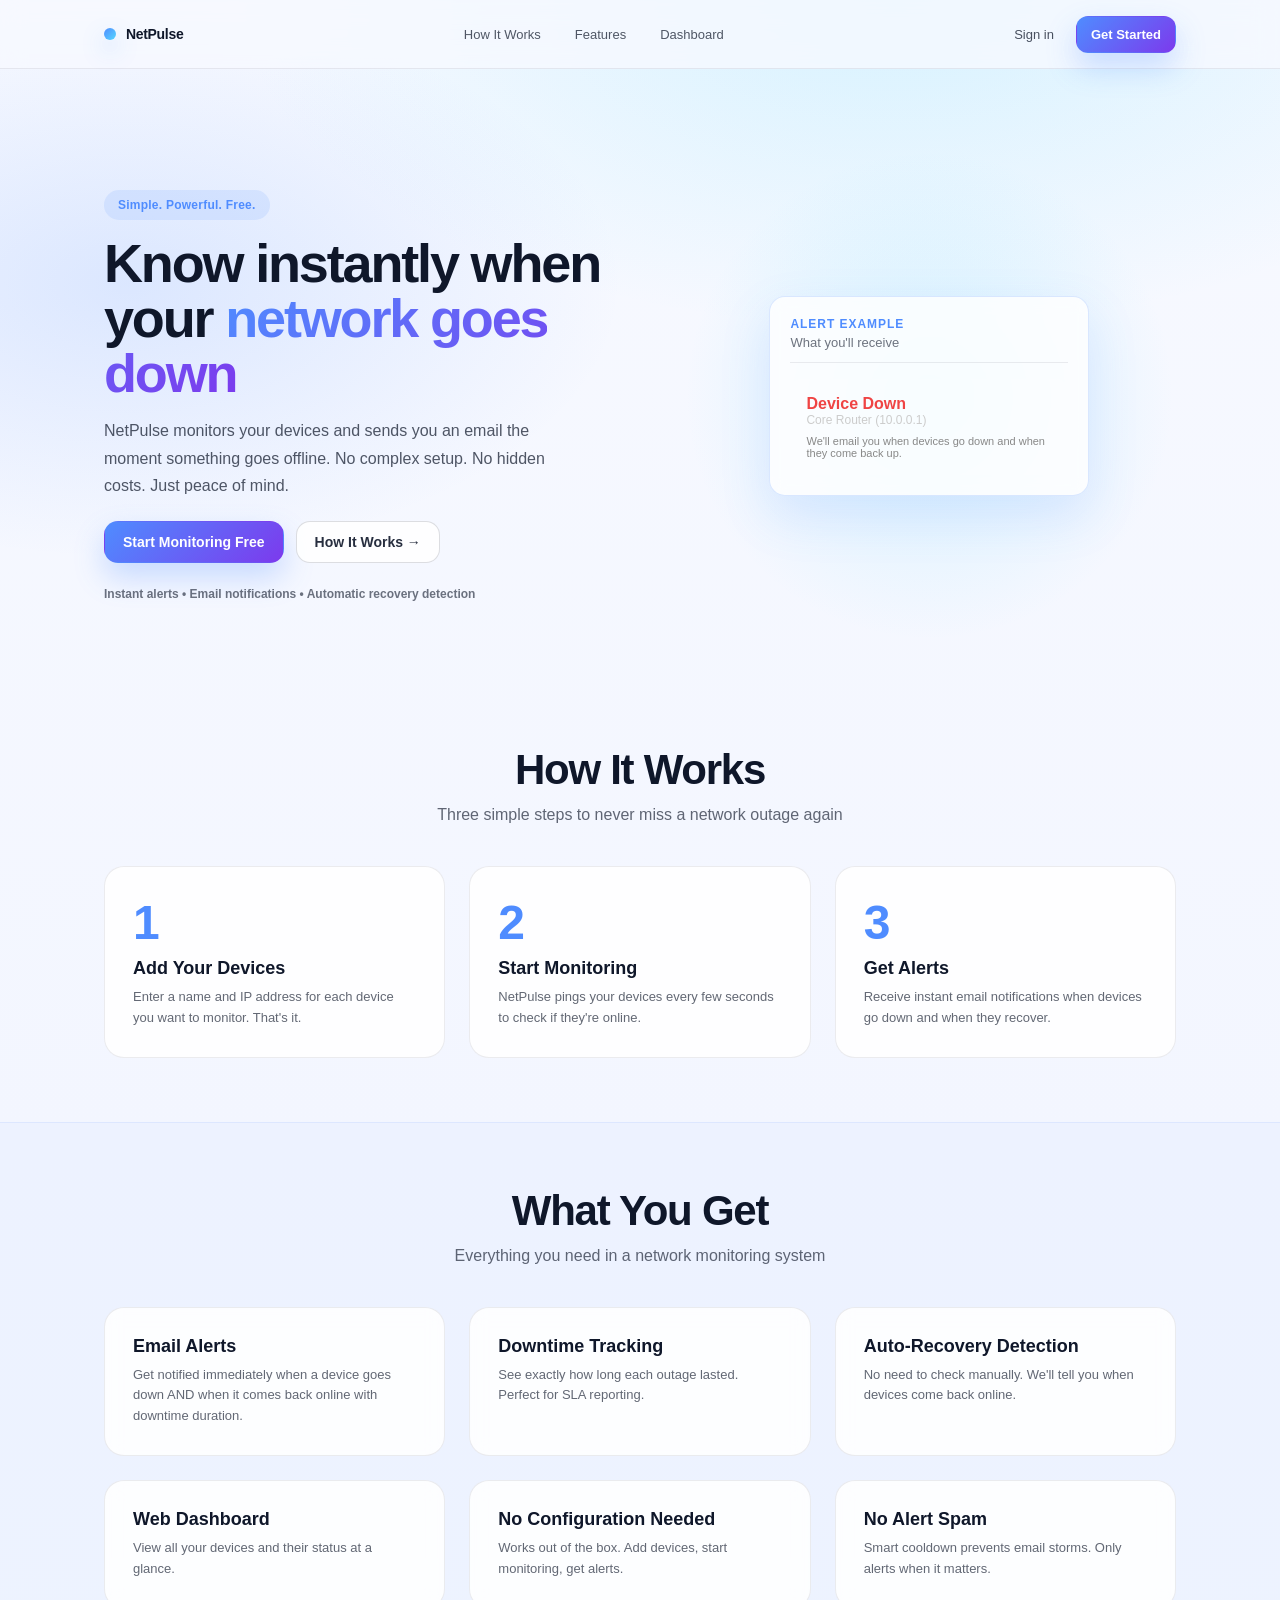
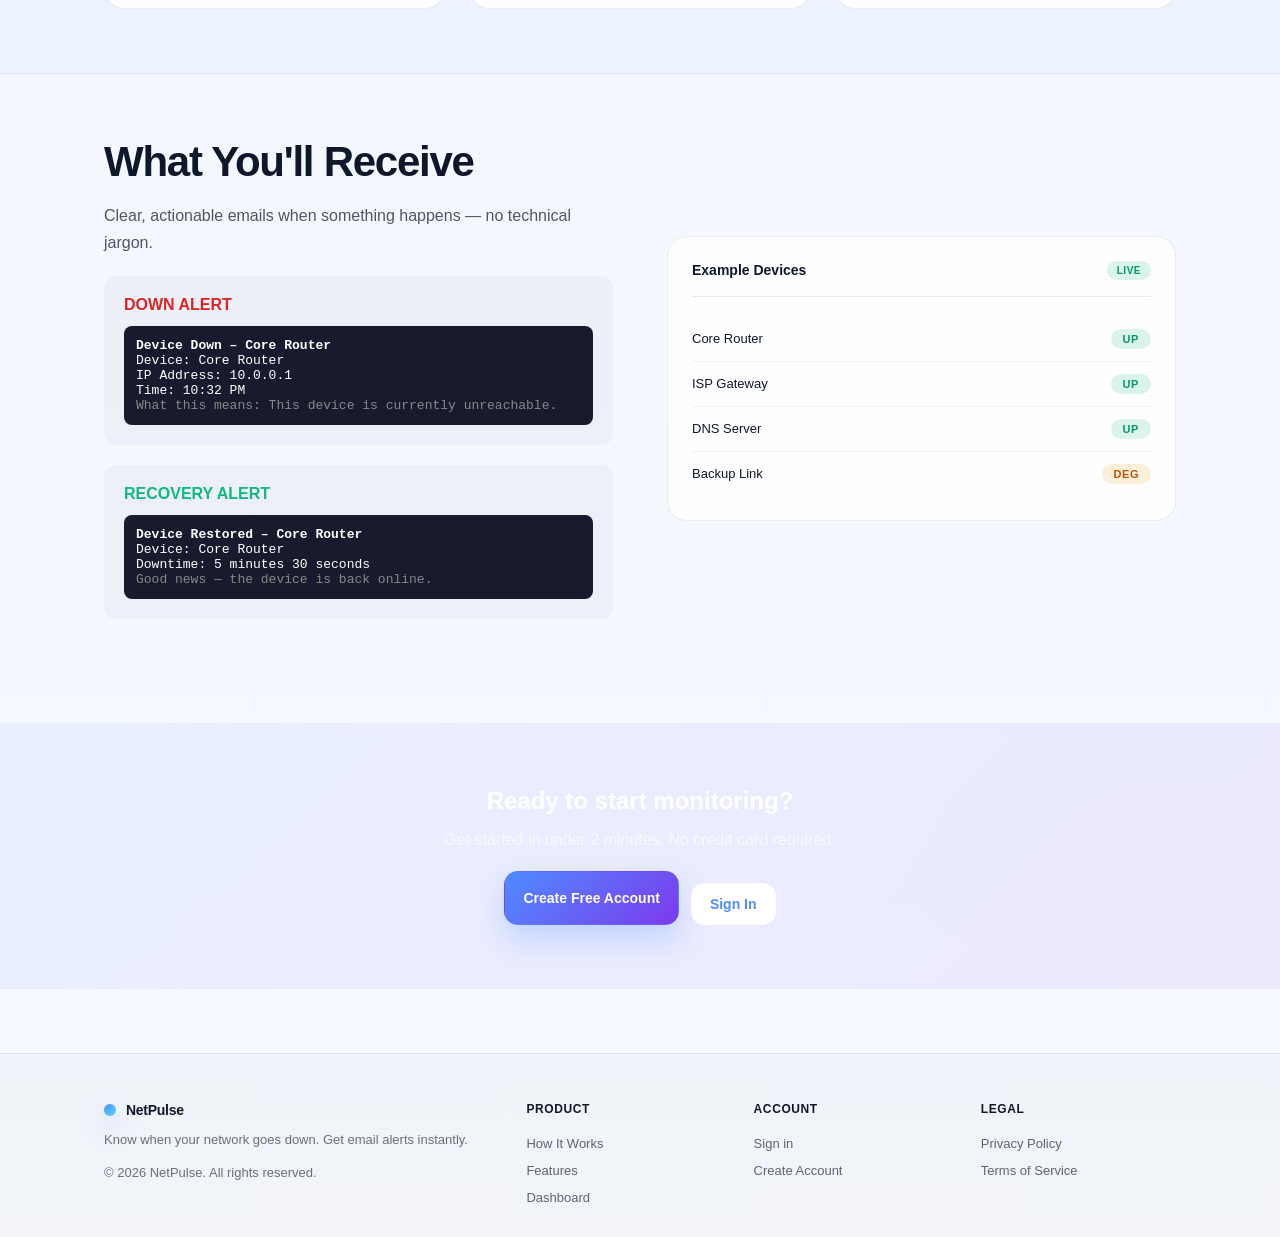
==== commit 13e073a8: "feat: Production-ready email configuration with Gmail app password" ====
--- a/network-monitor/web/index.html
+++ b/network-monitor/web/index.html
@@ -3,8 +3,8 @@
 <head>
     <meta charset="UTF-8">
     <meta name="viewport" content="width=device-width, initial-scale=1.0">
-    <meta name="description" content="NetPulse - Professional network monitoring system for modern infrastructure">
-    <title>NetPulse | Network Monitoring System</title>
+    <meta name="description" content="NetPulse - Network monitoring system that alerts you when devices go down and when they come back up. Simple, powerful, and free.">
+    <title>NetPulse | Keep Your Network Online</title>
     <link rel="stylesheet" href="styles.css">
 </head>
 <body class="lp-body">
@@ -16,8 +16,8 @@
             </a>
 
             <div class="lp-nav-links">
+                <a href="#how-it-works">How It Works</a>
                 <a href="#features">Features</a>
-                <a href="#monitoring">Monitoring</a>
                 <a href="dashboard.html">Dashboard</a>
             </div>
 
@@ -34,23 +34,24 @@
             <div class="lp-container">
                 <div class="lp-hero-grid">
                     <div class="lp-hero-copy">
-                        <div class="lp-badge">Enterprise-Grade Monitoring</div>
+                        <div class="lp-badge">Simple. Powerful. Free.</div>
                         <h1>
-                            Modern Network
-                            <span class="lp-accent">Observability</span>
+                            Know instantly when your
+                            <span class="lp-accent">network goes down</span>
                         </h1>
                         <p class="lp-lead">
-                            Real-time visibility into your infrastructure. Detect and resolve issues before they impact your business.
+                            NetPulse monitors your devices and sends you an email the moment something goes offline. 
+                            No complex setup. No hidden costs. Just peace of mind.
                         </p>
 
                         <div class="lp-hero-actions">
-                            <a class="lp-btn lp-btn-primary lp-btn-lg" href="register.html">Start Free</a>
-                            <a class="lp-btn lp-btn-secondary lp-btn-lg" href="#features">Learn More</a>
+                            <a class="lp-btn lp-btn-primary lp-btn-lg" href="register.html">Start Monitoring Free</a>
+                            <a class="lp-btn lp-btn-secondary lp-btn-lg" href="#how-it-works">How It Works →</a>
                         </div>
 
                         <div class="lp-proof">
                             <div class="lp-proof-text">
-                                Trusted by engineering teams worldwide
+                                Instant alerts • Email notifications • Automatic recovery detection
                             </div>
                         </div>
                     </div>
@@ -60,194 +61,175 @@
                             <div class="lp-media-glow" aria-hidden="true"></div>
                             <div class="lp-media-card">
                                 <div class="lp-media-top">
-                                    <div class="lp-media-title">NETPULSE</div>
-                                    <div class="lp-media-subtitle">Live Telemetry</div>
+                                    <div class="lp-media-title">ALERT EXAMPLE</div>
+                                    <div class="lp-media-subtitle">What you'll receive</div>
                                 </div>
-                                <svg class="lp-media-chart" viewBox="0 0 600 280" xmlns="http://www.w3.org/2000/svg" aria-hidden="true">
-                                    <defs>
-                                        <linearGradient id="npLine" x1="0" y1="0" x2="1" y2="0">
-                                            <stop offset="0" stop-color="#4f8cff" />
-                                            <stop offset="1" stop-color="#56d7ff" />
-                                        </linearGradient>
-                                        <linearGradient id="npFill" x1="0" y1="0" x2="0" y2="1">
-                                            <stop offset="0" stop-color="#56d7ff" stop-opacity="0.35" />
-                                            <stop offset="1" stop-color="#56d7ff" stop-opacity="0" />
-                                        </linearGradient>
-                                    </defs>
-                                    <g opacity="0.35" stroke="#b5d7ff" stroke-width="1">
-                                        <line x1="40" y1="40" x2="560" y2="40" />
-                                        <line x1="40" y1="90" x2="560" y2="90" />
-                                        <line x1="40" y1="140" x2="560" y2="140" />
-                                        <line x1="40" y1="190" x2="560" y2="190" />
-                                        <line x1="40" y1="240" x2="560" y2="240" />
-                                    </g>
-                                    <path d="M40 210 C 90 190, 120 210, 160 170 C 205 130, 235 185, 280 150 C 320 120, 350 170, 390 140 C 430 110, 470 120, 520 80 C 535 68, 548 62, 560 55 L 560 250 L 40 250 Z" fill="url(#npFill)" />
-                                    <path d="M40 210 C 90 190, 120 210, 160 170 C 205 130, 235 185, 280 150 C 320 120, 350 170, 390 140 C 430 110, 470 120, 520 80 C 535 68, 548 62, 560 55" fill="none" stroke="url(#npLine)" stroke-width="4" stroke-linecap="round" />
-                                    <g fill="#56d7ff">
-                                        <circle cx="160" cy="170" r="5" />
-                                        <circle cx="280" cy="150" r="5" />
-                                        <circle cx="390" cy="140" r="5" />
-                                        <circle cx="520" cy="80" r="5" />
-                                    </g>
-                                </svg>
-                            </div>
-                        </div>
-                    </div>
+                                <div style="padding: 16px; background: rgba(255,255,255,0.05); border-radius: 12px; margin-top: 8px;">
+                                    <div style="color: #ef4444; font-weight: bold;">Device Down</div>
+                                    <div style="font-size: 12px; color: #ccc;">Core Router (10.0.0.1)</div>
+                                    <div style="font-size: 11px; color: #888; margin-top: 8px;">We'll email you when devices go down and when they come back up.</div>
+                                </div>
+                            </div>
+                        </div>
+                    </div>
+                </div>
+            </div>
+        </section>
+
+        <!-- How It Works Section -->
+        <section id="how-it-works" class="lp-section">
+            <div class="lp-container">
+                <div class="lp-section-head lp-center">
+                    <h2>How It Works</h2>
+                    <p>Three simple steps to never miss a network outage again</p>
+                </div>
+
+                <div class="lp-feature-grid" style="margin-top: 40px;">
+                    <article class="lp-card lp-span-4">
+                        <div class="lp-card-head">
+                            <div style="font-size: 48px; font-weight: bold; color: #4f8cff;">1</div>
+                            <h3>Add Your Devices</h3>
+                            <p>Enter a name and IP address for each device you want to monitor. That's it.</p>
+                        </div>
+                    </article>
+
+                    <article class="lp-card lp-span-4">
+                        <div class="lp-card-head">
+                            <div style="font-size: 48px; font-weight: bold; color: #4f8cff;">2</div>
+                            <h3>Start Monitoring</h3>
+                            <p>NetPulse pings your devices every few seconds to check if they're online.</p>
+                        </div>
+                    </article>
+
+                    <article class="lp-card lp-span-4">
+                        <div class="lp-card-head">
+                            <div style="font-size: 48px; font-weight: bold; color: #4f8cff;">3</div>
+                            <h3>Get Alerts</h3>
+                            <p>Receive instant email notifications when devices go down and when they recover.</p>
+                        </div>
+                    </article>
                 </div>
             </div>
         </section>
 
         <!-- Features Section -->
-        <section id="features" class="lp-section">
-            <div class="lp-container">
-                <div class="lp-section-head">
-                    <h2>Enterprise Features</h2>
-                    <p>Everything you need to maintain optimal network performance</p>
+        <section id="features" class="lp-section lp-section-muted">
+            <div class="lp-container">
+                <div class="lp-section-head lp-center">
+                    <h2>What You Get</h2>
+                    <p>Everything you need in a network monitoring system</p>
                 </div>
 
                 <div class="lp-feature-grid">
-                    <article class="lp-card lp-span-7 lp-tall">
-                        <div class="lp-card-head">
-                            <h3>Real-time Monitoring</h3>
-                            <p>Instant device status with customizable check intervals and performance thresholds.</p>
-                        </div>
-                        <div class="lp-card-body">
-                            <svg class="lp-mini-chart" viewBox="0 0 520 240" xmlns="http://www.w3.org/2000/svg" aria-hidden="true">
-                                <defs>
-                                    <linearGradient id="npMiniLine" x1="0" y1="0" x2="1" y2="0">
-                                        <stop offset="0" stop-color="#7c3aed" />
-                                        <stop offset="1" stop-color="#22c55e" />
-                                    </linearGradient>
-                                    <linearGradient id="npMiniFill" x1="0" y1="0" x2="0" y2="1">
-                                        <stop offset="0" stop-color="#7c3aed" stop-opacity="0.25" />
-                                        <stop offset="1" stop-color="#7c3aed" stop-opacity="0" />
-                                    </linearGradient>
-                                </defs>
-                                <g opacity="0.25" stroke="#9ca3af" stroke-width="1">
-                                    <line x1="20" y1="30" x2="500" y2="30" />
-                                    <line x1="20" y1="80" x2="500" y2="80" />
-                                    <line x1="20" y1="130" x2="500" y2="130" />
-                                    <line x1="20" y1="180" x2="500" y2="180" />
-                                    <line x1="20" y1="230" x2="500" y2="230" />
-                                </g>
-                                <path d="M20 190 C 60 160, 110 200, 150 150 C 190 100, 230 140, 270 95 C 310 50, 350 95, 390 70 C 430 50, 470 70, 500 45 L 500 230 L 20 230 Z" fill="url(#npMiniFill)" />
-                                <path d="M20 190 C 60 160, 110 200, 150 150 C 190 100, 230 140, 270 95 C 310 50, 350 95, 390 70 C 430 50, 470 70, 500 45" fill="none" stroke="url(#npMiniLine)" stroke-width="4" stroke-linecap="round" />
-                            </svg>
-                        </div>
-                    </article>
-
-                    <article class="lp-card lp-span-5">
-                        <div class="lp-card-head">
-                            <h3>Smart Alerting</h3>
-                            <p>Instant notifications with configurable escalation policies.</p>
-                        </div>
-                        <div class="lp-card-body">
-                            <div class="lp-kpi">
-                                <div class="lp-kpi-label">Delivery Rate</div>
-                                <div class="lp-kpi-value">99.9%</div>
-                            </div>
-                            <div class="lp-kpi">
-                                <div class="lp-kpi-label">Response Time</div>
-                                <div class="lp-kpi-value">&lt;5s</div>
-                            </div>
-                        </div>
-                    </article>
-
-                    <article class="lp-card lp-span-4 lp-card-soft">
-                        <div class="lp-card-head">
-                            <h3>Uptime Tracking</h3>
-                            <p>Historical uptime data with SLA reporting.</p>
-                        </div>
-                        <div class="lp-card-body">
-                            <div class="lp-stat">
-                                <div class="lp-stat-big">99.99%</div>
-                                <div class="lp-stat-sub">Monthly Uptime</div>
-                            </div>
-                        </div>
-                    </article>
-
-                    <article class="lp-card lp-span-4 lp-card-soft">
-                        <div class="lp-card-head">
-                            <h3>Device Organization</h3>
-                            <p>Group devices by region, provider, or function.</p>
-                        </div>
-                        <div class="lp-card-body">
-                            <div class="lp-tags">
-                                <span class="lp-tag">Production</span>
-                                <span class="lp-tag">Staging</span>
-                                <span class="lp-tag">Edge</span>
-                            </div>
-                        </div>
-                    </article>
-
-                    <article class="lp-card lp-span-4 lp-card-warn">
-                        <div class="lp-card-head">
-                            <h3>Degraded Detection</h3>
-                            <p>Identify performance issues before outages occur.</p>
-                        </div>
-                        <div class="lp-card-body">
-                            <div class="lp-alert-chip">Early Warning</div>
-                        </div>
-                    </article>
-
-                    <article class="lp-card lp-span-12 lp-card-dark" id="monitoring">
-                        <div class="lp-card-head">
-                            <h3>Simple Deployment</h3>
-                            <p>Add devices in seconds, start monitoring immediately.</p>
-                        </div>
-                        <div class="lp-card-body lp-card-dark-body">
-                            <div class="lp-code">
-                                <div class="lp-code-line">
-                                    <span class="lp-code-dot"></span>
-                                    <span class="lp-code-dot"></span>
-                                    <span class="lp-code-dot"></span>
-                                </div>
-                                <div class="lp-code-text">$ netpulse add --name "core-router" --ip 10.0.0.1</div>
-                                <div class="lp-code-text">$ netpulse monitor --interval 30</div>
-                            </div>
-                            <a class="lp-btn lp-btn-invert" href="register.html">Start Monitoring</a>
-                        </div>
-                    </article>
-                </div>
-            </div>
-        </section>
-
-        <!-- Benefits Section -->
-        <section class="lp-section lp-section-muted">
+                    <article class="lp-card lp-span-4">
+                        <div class="lp-card-head">
+                            <h3>Email Alerts</h3>
+                            <p>Get notified immediately when a device goes down AND when it comes back online with downtime duration.</p>
+                        </div>
+                    </article>
+
+                    <article class="lp-card lp-span-4">
+                        <div class="lp-card-head">
+                            <h3>Downtime Tracking</h3>
+                            <p>See exactly how long each outage lasted. Perfect for SLA reporting.</p>
+                        </div>
+                    </article>
+
+                    <article class="lp-card lp-span-4">
+                        <div class="lp-card-head">
+                            <h3>Auto-Recovery Detection</h3>
+                            <p>No need to check manually. We'll tell you when devices come back online.</p>
+                        </div>
+                    </article>
+
+                    <article class="lp-card lp-span-4">
+                        <div class="lp-card-head">
+                            <h3>Web Dashboard</h3>
+                            <p>View all your devices and their status at a glance.</p>
+                        </div>
+                    </article>
+
+                    <article class="lp-card lp-span-4">
+                        <div class="lp-card-head">
+                            <h3>No Configuration Needed</h3>
+                            <p>Works out of the box. Add devices, start monitoring, get alerts.</p>
+                        </div>
+                    </article>
+
+                    <article class="lp-card lp-span-4">
+                        <div class="lp-card-head">
+                            <h3>No Alert Spam</h3>
+                            <p>Smart cooldown prevents email storms. Only alerts when it matters.</p>
+                        </div>
+                    </article>
+                </div>
+            </div>
+        </section>
+
+        <!-- What You'll Receive Section -->
+        <section class="lp-section">
             <div class="lp-container">
                 <div class="lp-split">
+                    <div class="lp-split-copy">
+                        <h2>What You'll Receive</h2>
+                        <p>Clear, actionable emails when something happens — no technical jargon.</p>
+                        
+                        <div style="background: rgba(0,0,0,0.03); border-radius: 12px; padding: 20px; margin-top: 20px;">
+                            <div style="font-weight: bold; margin-bottom: 12px; color: #dc2626;">DOWN ALERT</div>
+                            <div style="background: #1a1a2e; color: #fff; padding: 12px; border-radius: 8px; font-family: monospace; font-size: 13px;">
+                                <strong>Device Down – Core Router</strong><br>
+                                Device: Core Router<br>
+                                IP Address: 10.0.0.1<br>
+                                Time: 10:32 PM<br>
+                                <span style="color: #888;">What this means: This device is currently unreachable.</span>
+                            </div>
+                        </div>
+
+                        <div style="background: rgba(0,0,0,0.03); border-radius: 12px; padding: 20px; margin-top: 20px;">
+                            <div style="font-weight: bold; margin-bottom: 12px; color: #10b981;">RECOVERY ALERT</div>
+                            <div style="background: #1a1a2e; color: #fff; padding: 12px; border-radius: 8px; font-family: monospace; font-size: 13px;">
+                                <strong>Device Restored – Core Router</strong><br>
+                                Device: Core Router<br>
+                                Downtime: 5 minutes 30 seconds<br>
+                                <span style="color: #888;">Good news — the device is back online.</span>
+                            </div>
+                        </div>
+                    </div>
+
                     <div class="lp-nodes">
                         <div class="lp-nodes-head">
-                            <div class="lp-nodes-title">Active Network</div>
+                            <div class="lp-nodes-title">Example Devices</div>
                             <div class="lp-nodes-chip">LIVE</div>
                         </div>
                         <div class="lp-node-row">
-                            <div class="lp-node-name">Primary Gateway</div>
+                            <div class="lp-node-name">Core Router</div>
                             <div class="lp-node-pill lp-node-up">UP</div>
                         </div>
                         <div class="lp-node-row">
-                            <div class="lp-node-name">Backup Router</div>
+                            <div class="lp-node-name">ISP Gateway</div>
                             <div class="lp-node-pill lp-node-up">UP</div>
                         </div>
                         <div class="lp-node-row">
-                            <div class="lp-node-name">Edge Relay</div>
+                            <div class="lp-node-name">DNS Server</div>
+                            <div class="lp-node-pill lp-node-up">UP</div>
+                        </div>
+                        <div class="lp-node-row">
+                            <div class="lp-node-name">Backup Link</div>
                             <div class="lp-node-pill lp-node-warn">DEG</div>
                         </div>
                     </div>
-
-                    <div class="lp-split-copy">
-                        <h2>Complete Infrastructure Visibility</h2>
-                        <p>
-                            Monitor everything from core routers to edge devices. NetPulse provides real-time insights 
-                            into your network health with zero configuration overhead.
-                        </p>
-                        <ul class="lp-checklist">
-                            <li>Automatic device discovery</li>
-                            <li>Performance analytics</li>
-                            <li>Instant alerting</li>
-                            <li>Historical reporting</li>
-                        </ul>
-                    </div>
+                </div>
+            </div>
+        </section>
+
+        <!-- CTA Section -->
+        <section class="lp-section lp-card-dark" style="text-align: center; margin: 40px 0;">
+            <div class="lp-container">
+                <h2 style="color: white;">Ready to start monitoring?</h2>
+                <p style="color: rgba(255,255,255,0.7); margin: 16px 0;">Get started in under 2 minutes. No credit card required.</p>
+                <div class="lp-hero-actions" style="justify-content: center;">
+                    <a class="lp-btn lp-btn-primary lp-btn-lg" href="register.html">Create Free Account</a>
+                    <a class="lp-btn lp-btn-invert lp-btn-lg" href="login.html">Sign In</a>
                 </div>
             </div>
         </section>
@@ -260,24 +242,24 @@
                     <span class="lp-logo-dot" aria-hidden="true"></span>
                     <span class="lp-logo-text">NetPulse</span>
                 </div>
-                <p class="lp-footer-note">Modern network monitoring for modern infrastructure.</p>
+                <p class="lp-footer-note">Know when your network goes down. Get email alerts instantly.</p>
                 <p class="lp-footer-note">© 2026 NetPulse. All rights reserved.</p>
             </div>
             <div class="lp-footer-col">
                 <div class="lp-footer-title">Product</div>
+                <a href="#how-it-works">How It Works</a>
                 <a href="#features">Features</a>
-                <a href="#monitoring">Monitoring</a>
                 <a href="dashboard.html">Dashboard</a>
             </div>
             <div class="lp-footer-col">
-                <div class="lp-footer-title">Company</div>
+                <div class="lp-footer-title">Account</div>
                 <a href="login.html">Sign in</a>
-                <a href="register.html">Get Started</a>
+                <a href="register.html">Create Account</a>
             </div>
             <div class="lp-footer-col">
                 <div class="lp-footer-title">Legal</div>
-                <span class="lp-footer-text">Privacy</span>
-                <span class="lp-footer-text">Terms</span>
+                <span class="lp-footer-text">Privacy Policy</span>
+                <span class="lp-footer-text">Terms of Service</span>
             </div>
         </div>
     </footer>
--- a/network-monitor/web/styles.css
+++ b/network-monitor/web/styles.css
@@ -14,10 +14,14 @@
     min-height: 100vh;
 }
 
+/* ============================================
+   Landing Page Styles (lp-*)
+   ============================================ */
+
 .lp-body {
     background: radial-gradient(1200px 600px at 70% 0%, rgba(86, 215, 255, 0.20) 0%, rgba(255, 255, 255, 0) 55%),
-        radial-gradient(900px 500px at 10% 10%, rgba(79, 140, 255, 0.16) 0%, rgba(255, 255, 255, 0) 55%),
-        linear-gradient(180deg, #f7f9ff 0%, #f3f6ff 40%, #f7f9ff 100%);
+                radial-gradient(900px 500px at 10% 10%, rgba(79, 140, 255, 0.16) 0%, rgba(255, 255, 255, 0) 55%),
+                linear-gradient(180deg, #f7f9ff 0%, #f3f6ff 40%, #f7f9ff 100%);
     color: #0f172a;
 }
 
@@ -117,12 +121,7 @@
     font-weight: 600;
     text-decoration: none;
     border: 1px solid transparent;
-    transition: transform 0.15s ease, box-shadow 0.15s ease, background 0.15s ease, border-color 0.15s ease;
-    user-select: none;
-}
-
-.lp-btn:active {
-    transform: translateY(1px);
+    transition: transform 0.15s ease, box-shadow 0.15s ease;
 }
 
 .lp-btn-primary {
@@ -146,25 +145,12 @@
     border-color: rgba(15, 23, 42, 0.22);
 }
 
-.lp-btn-invert {
-    background: rgba(255, 255, 255, 0.95);
-    color: rgba(15, 23, 42, 0.92);
-}
-
-.lp-btn-invert:hover {
-    background: white;
-}
-
 .lp-btn-lg {
     padding: 12px 18px;
     border-radius: 14px;
     font-size: 14px;
 }
 
-.lp-btn-block {
-    width: 100%;
-}
-
 .lp-hero {
     padding: 56px 0 18px 0;
 }
@@ -174,25 +160,6 @@
     grid-template-columns: 1.05fr 0.95fr;
     gap: 34px;
     align-items: center;
-}
-
-.lp-badge {
-    display: inline-flex;
-    align-items: center;
-    gap: 10px;
-    border-radius: 999px;
-    padding: 7px 12px;
-    background: rgba(255, 255, 255, 0.85);
-    border: 1px solid rgba(15, 23, 42, 0.12);
-    font-size: 12px;
-    font-weight: 600;
-    color: rgba(15, 23, 42, 0.78);
-}
-
-.lp-badge-solid {
-    background: rgba(79, 140, 255, 0.14);
-    border-color: rgba(79, 140, 255, 0.25);
-    color: rgba(30, 64, 175, 0.95);
 }
 
 .lp-hero-copy h1 {
@@ -207,7 +174,6 @@
     -webkit-background-clip: text;
     -webkit-text-fill-color: transparent;
     background-clip: text;
-    color: transparent;
 }
 
 .lp-lead {
@@ -225,864 +191,591 @@
     flex-wrap: wrap;
 }
 
-.lp-proof {
-    margin-top: 18px;
-    display: flex;
-    align-items: center;
-    gap: 12px;
-    color: rgba(15, 23, 42, 0.66);
-    font-size: 13px;
-}
-
-.lp-avatars {
+/* ============================================
+   Landing Page - Badge & Hero Media
+   ============================================ */
+
+.lp-badge {
     display: inline-flex;
     align-items: center;
-}
-
-.lp-avatar {
-    width: 28px;
-    height: 28px;
-    border-radius: 999px;
-    background: linear-gradient(135deg, rgba(79, 140, 255, 0.22) 0%, rgba(124, 58, 237, 0.22) 100%);
-    border: 1px solid rgba(15, 23, 42, 0.12);
-    display: inline-flex;
+    gap: 8px;
+    padding: 8px 14px;
+    border-radius: 40px;
+    background: rgba(79, 140, 255, 0.12);
+    color: #4f8cff;
+    font-size: 12px;
+    font-weight: 700;
+    letter-spacing: 0.02em;
+}
+
+.lp-hero-media {
+    display: flex;
     align-items: center;
     justify-content: center;
-    font-weight: 700;
-    font-size: 11px;
-    color: rgba(15, 23, 42, 0.86);
-    margin-left: -8px;
-    box-shadow: 0 8px 16px rgba(15, 23, 42, 0.08);
-}
-
-.lp-avatar:first-child {
-    margin-left: 0;
 }
 
 .lp-media-frame {
     position: relative;
-    border-radius: 22px;
-    padding: 18px;
+    width: 100%;
+    aspect-ratio: 1 / 1;
+    display: flex;
+    align-items: center;
+    justify-content: center;
 }
 
 .lp-media-glow {
     position: absolute;
-    inset: 0;
-    border-radius: 22px;
-    background: radial-gradient(700px 280px at 60% 10%, rgba(86, 215, 255, 0.28) 0%, rgba(79, 140, 255, 0.18) 38%, rgba(255, 255, 255, 0) 70%);
-    filter: blur(10px);
+    width: 100%;
+    height: 100%;
+    background: radial-gradient(circle, rgba(86, 215, 255, 0.25) 0%, transparent 70%);
+    border-radius: 50%;
+    opacity: 0.8;
+    z-index: 0;
 }
 
 .lp-media-card {
     position: relative;
-    border-radius: 18px;
-    background: linear-gradient(180deg, rgba(15, 23, 42, 0.88) 0%, rgba(15, 23, 42, 0.72) 100%);
-    box-shadow: 0 24px 60px rgba(15, 23, 42, 0.25);
-    overflow: hidden;
-    border: 1px solid rgba(255, 255, 255, 0.12);
-    padding: 18px 18px 12px 18px;
+    width: 90%;
+    max-width: 320px;
+    background: rgba(255, 255, 255, 0.8);
+    backdrop-filter: blur(8px);
+    border: 1px solid rgba(79, 140, 255, 0.2);
+    border-radius: 16px;
+    padding: 20px;
+    z-index: 1;
+    box-shadow: 0 20px 50px rgba(79, 140, 255, 0.15);
 }
 
 .lp-media-top {
-    display: flex;
-    align-items: baseline;
-    justify-content: space-between;
-    gap: 10px;
+    margin-bottom: 16px;
+    border-bottom: 1px solid rgba(15, 23, 42, 0.08);
+    padding-bottom: 12px;
 }
 
 .lp-media-title {
     font-size: 12px;
-    letter-spacing: 0.2em;
-    color: rgba(255, 255, 255, 0.75);
-    font-weight: 700;
+    font-weight: 800;
+    letter-spacing: 0.08em;
+    color: #4f8cff;
 }
 
 .lp-media-subtitle {
-    font-size: 12px;
-    color: rgba(255, 255, 255, 0.55);
+    font-size: 13px;
+    color: rgba(15, 23, 42, 0.6);
+    margin-top: 4px;
 }
 
 .lp-media-chart {
     width: 100%;
     height: auto;
-    margin-top: 14px;
-}
-
-.lp-section {
-    padding: 54px 0;
-}
-
-.lp-section-muted {
-    background: rgba(255, 255, 255, 0.6);
-    border-top: 1px solid rgba(15, 23, 42, 0.08);
-    border-bottom: 1px solid rgba(15, 23, 42, 0.08);
-}
-
-.lp-section-head {
-    display: flex;
-    align-items: flex-end;
-    justify-content: space-between;
-    gap: 24px;
-    flex-wrap: wrap;
-    margin-bottom: 22px;
-}
-
-.lp-section-head h2 {
-    font-size: 26px;
-    letter-spacing: -0.03em;
-}
-
-.lp-section-head p {
-    color: rgba(15, 23, 42, 0.68);
-    max-width: 60ch;
-    line-height: 1.6;
-}
-
-.lp-center {
-    justify-content: center;
-    text-align: center;
-}
-
-.lp-center p {
-    max-width: 70ch;
-}
-
-.lp-pills {
-    display: inline-flex;
-    gap: 10px;
-    align-items: center;
-}
-
-.lp-pill {
-    padding: 7px 12px;
-    border-radius: 999px;
-    background: rgba(255, 255, 255, 0.86);
-    border: 1px solid rgba(15, 23, 42, 0.12);
-    font-size: 12px;
-    font-weight: 600;
-    color: rgba(15, 23, 42, 0.72);
-}
-
-.lp-pill-active {
-    background: rgba(79, 140, 255, 0.14);
-    border-color: rgba(79, 140, 255, 0.25);
-    color: rgba(30, 64, 175, 0.95);
-}
-
-.lp-feature-grid {
-    display: grid;
-    grid-template-columns: repeat(12, minmax(0, 1fr));
-    gap: 16px;
-}
-
-.lp-span-12 {
-    grid-column: span 12;
-}
-
-.lp-span-7 {
-    grid-column: span 7;
-}
-
-.lp-span-5 {
-    grid-column: span 5;
-}
-
-.lp-span-4 {
-    grid-column: span 4;
-}
-
-.lp-card {
-    background: rgba(255, 255, 255, 0.85);
-    border: 1px solid rgba(15, 23, 42, 0.10);
-    border-radius: 18px;
-    box-shadow: 0 18px 40px rgba(15, 23, 42, 0.06);
-    padding: 18px;
-    overflow: hidden;
-    display: flex;
-    flex-direction: column;
-    gap: 12px;
-    min-height: 210px;
-}
-
-.lp-tall {
-    min-height: 340px;
-}
-
-.lp-card-head h3 {
-    font-size: 16px;
-    letter-spacing: -0.02em;
-    margin-bottom: 6px;
-}
-
-.lp-card-head p {
-    color: rgba(15, 23, 42, 0.68);
-    line-height: 1.6;
-    font-size: 13px;
-}
-
-.lp-card-body {
-    margin-top: auto;
 }
 
 .lp-mini-chart {
     width: 100%;
     height: auto;
-    border-radius: 14px;
-    background: rgba(255, 255, 255, 0.55);
+}
+
+.lp-proof {
+    margin-top: 24px;
+}
+
+.lp-proof-text {
+    font-size: 12px;
+    color: rgba(15, 23, 42, 0.6);
+    font-weight: 600;
+}
+
+/* ============================================
+   Landing Page - Sections
+   ============================================ */
+
+.lp-section {
+    padding: 64px 0;
+}
+
+.lp-section-head {
+    text-align: center;
+    margin-bottom: 42px;
+}
+
+.lp-section-head h2 {
+    font-size: 42px;
+    letter-spacing: -0.03em;
+    color: #0f172a;
+    margin-bottom: 12px;
+}
+
+.lp-section-head p {
+    font-size: 16px;
+    color: rgba(15, 23, 42, 0.65);
+    max-width: 54ch;
+    margin: 0 auto;
+}
+
+.lp-section-muted {
+    background: rgba(79, 140, 255, 0.04);
+    border-top: 1px solid rgba(79, 140, 255, 0.1);
+    border-bottom: 1px solid rgba(79, 140, 255, 0.1);
+}
+
+/* ============================================
+   Landing Page - Feature Grid & Cards
+   ============================================ */
+
+.lp-feature-grid {
+    display: grid;
+    grid-template-columns: repeat(12, 1fr);
+    gap: 24px;
+}
+
+.lp-span-7 {
+    grid-column: span 7;
+}
+
+.lp-span-5 {
+    grid-column: span 5;
+}
+
+.lp-span-4 {
+    grid-column: span 4;
+}
+
+.lp-span-12 {
+    grid-column: span 12;
+}
+
+.lp-tall {
+    grid-row: span 2;
+}
+
+.lp-card {
+    background: rgba(255, 255, 255, 0.85);
+    backdrop-filter: blur(8px);
     border: 1px solid rgba(15, 23, 42, 0.08);
-}
+    border-radius: 20px;
+    padding: 28px;
+    transition: all 0.3s ease;
+    display: flex;
+    flex-direction: column;
+    gap: 20px;
+}
+
+.lp-card:hover {
+    transform: translateY(-4px);
+    box-shadow: 0 20px 40px rgba(79, 140, 255, 0.15);
+    border-color: rgba(79, 140, 255, 0.15);
+}
+
+.lp-card-soft {
+    background: rgba(79, 140, 255, 0.04);
+    border-color: rgba(79, 140, 255, 0.12);
+}
+
+.lp-card-warn {
+    background: rgba(245, 158, 11, 0.04);
+    border-color: rgba(245, 158, 11, 0.12);
+}
+
+.lp-card-dark {
+    background: linear-gradient(135deg, rgba(79, 140, 255, 0.08) 0%, rgba(124, 58, 237, 0.08) 100%);
+    border-color: rgba(79, 140, 255, 0.15);
+}
+
+.lp-card-head {
+    display: flex;
+    flex-direction: column;
+    gap: 8px;
+}
+
+.lp-card-head h3 {
+    font-size: 18px;
+    font-weight: 700;
+    color: #0f172a;
+}
+
+.lp-card-head p {
+    font-size: 13px;
+    color: rgba(15, 23, 42, 0.65);
+    line-height: 1.6;
+}
+
+.lp-card-body {
+    display: flex;
+    flex-direction: column;
+    gap: 16px;
+    flex: 1;
+}
+
+/* ============================================
+   Landing Page - KPI & Stats
+   ============================================ */
 
 .lp-kpi {
     display: flex;
-    align-items: baseline;
-    justify-content: space-between;
-    padding: 12px 12px;
-    border-radius: 14px;
-    border: 1px solid rgba(15, 23, 42, 0.10);
-    background: rgba(255, 255, 255, 0.9);
-}
-
-.lp-kpi + .lp-kpi {
-    margin-top: 10px;
+    flex-direction: column;
+    gap: 8px;
 }
 
 .lp-kpi-label {
-    font-size: 12px;
-    color: rgba(15, 23, 42, 0.62);
+    font-size: 11px;
     font-weight: 600;
+    color: rgba(15, 23, 42, 0.6);
+    text-transform: uppercase;
+    letter-spacing: 0.05em;
 }
 
 .lp-kpi-value {
-    font-size: 14px;
+    font-size: 32px;
     font-weight: 800;
-    color: rgba(15, 23, 42, 0.92);
-}
-
-.lp-card-soft {
-    background: rgba(255, 255, 255, 0.75);
-}
-
-.lp-card-warn {
-    background: rgba(254, 226, 226, 0.65);
-    border-color: rgba(239, 68, 68, 0.22);
+    color: #4f8cff;
+}
+
+.lp-stat {
+    display: flex;
+    flex-direction: column;
+    gap: 6px;
+}
+
+.lp-stat-big {
+    font-size: 36px;
+    font-weight: 800;
+    color: #0f172a;
+}
+
+.lp-stat-sub {
+    font-size: 12px;
+    color: rgba(15, 23, 42, 0.6);
+    font-weight: 500;
+}
+
+/* ============================================
+   Landing Page - Tags & Chips
+   ============================================ */
+
+.lp-tags {
+    display: flex;
+    gap: 8px;
+    flex-wrap: wrap;
+}
+
+.lp-tag {
+    display: inline-flex;
+    align-items: center;
+    padding: 6px 12px;
+    border-radius: 20px;
+    background: rgba(79, 140, 255, 0.12);
+    color: #4f46e5;
+    font-size: 12px;
+    font-weight: 600;
 }
 
 .lp-alert-chip {
     display: inline-flex;
     align-items: center;
     justify-content: center;
-    padding: 8px 12px;
-    border-radius: 999px;
-    background: rgba(239, 68, 68, 0.12);
-    border: 1px solid rgba(239, 68, 68, 0.25);
-    color: rgba(153, 27, 27, 0.92);
-    font-weight: 700;
-    font-size: 12px;
-    width: fit-content;
-}
-
-.lp-stat {
-    display: flex;
-    flex-direction: column;
-    gap: 4px;
-}
-
-.lp-stat-big {
-    font-size: 30px;
-    font-weight: 900;
-    letter-spacing: -0.03em;
-    color: rgba(15, 23, 42, 0.92);
-}
-
-.lp-stat-sub {
-    font-size: 12px;
-    color: rgba(15, 23, 42, 0.62);
-    font-weight: 600;
-}
-
-.lp-tags {
-    display: flex;
-    flex-wrap: wrap;
+    padding: 8px 16px;
+    border-radius: 30px;
+    background: rgba(245, 158, 11, 0.15);
+    color: #b45309;
+    font-size: 12px;
+    font-weight: 700;
+    border: 1px solid rgba(245, 158, 11, 0.3);
+}
+
+/* ============================================
+   Landing Page - Code Block
+   ============================================ */
+
+.lp-card-dark-body {
+    gap: 20px;
+}
+
+.lp-code {
+    background: rgba(15, 23, 42, 0.85);
+    border: 1px solid rgba(255, 255, 255, 0.1);
+    border-radius: 12px;
+    padding: 16px;
+    font-family: 'Courier New', monospace;
+    font-size: 12px;
+    color: #56d7ff;
+    overflow-x: auto;
+}
+
+.lp-code-line {
+    display: flex;
     gap: 8px;
-}
-
-.lp-tag {
-    font-size: 12px;
-    font-weight: 700;
-    padding: 7px 10px;
-    border-radius: 999px;
-    background: rgba(15, 23, 42, 0.06);
-    border: 1px solid rgba(15, 23, 42, 0.08);
-    color: rgba(15, 23, 42, 0.75);
-}
-
-.lp-card-dark {
-    background: linear-gradient(180deg, rgba(15, 23, 42, 0.94) 0%, rgba(15, 23, 42, 0.86) 100%);
-    border-color: rgba(255, 255, 255, 0.10);
-    color: rgba(255, 255, 255, 0.92);
-}
-
-.lp-card-dark .lp-card-head p {
-    color: rgba(255, 255, 255, 0.70);
-}
-
-.lp-card-dark-body {
-    display: flex;
-    align-items: center;
-    justify-content: space-between;
-    gap: 14px;
-    flex-wrap: wrap;
-}
-
-.lp-code {
-    border-radius: 16px;
-    background: rgba(255, 255, 255, 0.06);
-    border: 1px solid rgba(255, 255, 255, 0.14);
-    padding: 12px 12px;
-    min-width: 260px;
-    flex: 1;
-}
-
-.lp-code-line {
-    display: flex;
-    gap: 6px;
-    margin-bottom: 10px;
+    margin-bottom: 12px;
+    align-items: center;
+}
+
+.lp-code-line:last-child {
+    margin-bottom: 0;
 }
 
 .lp-code-dot {
-    width: 8px;
-    height: 8px;
-    border-radius: 999px;
-    background: rgba(255, 255, 255, 0.30);
+    width: 6px;
+    height: 6px;
+    border-radius: 50%;
+    background: rgba(255, 255, 255, 0.3);
 }
 
 .lp-code-text {
-    font-family: ui-monospace, SFMono-Regular, Menlo, Monaco, Consolas, "Liberation Mono", "Courier New", monospace;
+    color: #56d7ff;
+    font-family: 'Courier New', monospace;
     font-size: 12px;
     line-height: 1.6;
-    color: rgba(255, 255, 255, 0.82);
-}
+}
+
+.lp-btn-invert {
+    background: white;
+    color: #4f8cff;
+    border: 1px solid rgba(255, 255, 255, 0.5);
+    margin-top: 12px;
+}
+
+.lp-btn-invert:hover {
+    background: rgba(255, 255, 255, 0.95);
+    box-shadow: 0 8px 20px rgba(255, 255, 255, 0.2);
+}
+
+/* ============================================
+   Landing Page - Split Section (Nodes)
+   ============================================ */
 
 .lp-split {
     display: grid;
-    grid-template-columns: 420px 1fr;
-    gap: 34px;
+    grid-template-columns: 1fr 1fr;
+    gap: 54px;
     align-items: center;
 }
 
 .lp-nodes {
-    background: rgba(255, 255, 255, 0.92);
-    border: 1px solid rgba(15, 23, 42, 0.10);
-    border-radius: 18px;
-    box-shadow: 0 18px 40px rgba(15, 23, 42, 0.06);
-    padding: 16px;
+    background: rgba(255, 255, 255, 0.85);
+    backdrop-filter: blur(8px);
+    border: 1px solid rgba(15, 23, 42, 0.08);
+    border-radius: 20px;
+    padding: 24px;
 }
 
 .lp-nodes-head {
     display: flex;
     align-items: center;
     justify-content: space-between;
-    gap: 12px;
-    padding: 6px 6px 12px 6px;
+    margin-bottom: 20px;
+    padding-bottom: 16px;
+    border-bottom: 1px solid rgba(15, 23, 42, 0.08);
 }
 
 .lp-nodes-title {
-    font-weight: 800;
-    letter-spacing: -0.02em;
+    font-size: 14px;
+    font-weight: 700;
+    color: #0f172a;
 }
 
 .lp-nodes-chip {
+    display: inline-flex;
+    align-items: center;
+    justify-content: center;
+    padding: 4px 10px;
+    border-radius: 20px;
+    background: rgba(16, 185, 129, 0.15);
+    color: #059669;
+    font-size: 10px;
+    font-weight: 700;
+    letter-spacing: 0.05em;
+}
+
+.lp-node-row {
+    display: flex;
+    align-items: center;
+    justify-content: space-between;
+    padding: 12px 0;
+    border-bottom: 1px solid rgba(15, 23, 42, 0.06);
+    font-size: 13px;
+}
+
+.lp-node-row:last-child {
+    border-bottom: none;
+}
+
+.lp-node-name {
+    color: #0f172a;
+    font-weight: 500;
+}
+
+.lp-node-pill {
+    display: inline-flex;
+    align-items: center;
+    justify-content: center;
+    padding: 4px 12px;
+    border-radius: 20px;
     font-size: 11px;
-    font-weight: 800;
-    padding: 6px 10px;
-    border-radius: 999px;
-    color: rgba(6, 95, 70, 0.95);
-    background: rgba(16, 185, 129, 0.14);
-    border: 1px solid rgba(16, 185, 129, 0.25);
-}
-
-.lp-node-row {
-    display: flex;
-    align-items: center;
-    justify-content: space-between;
-    gap: 12px;
-    padding: 12px 10px;
-    border-radius: 14px;
-    border: 1px solid rgba(15, 23, 42, 0.08);
-    background: rgba(255, 255, 255, 0.7);
-}
-
-.lp-node-row + .lp-node-row {
-    margin-top: 10px;
-}
-
-.lp-node-name {
-    font-size: 13px;
-    color: rgba(15, 23, 42, 0.78);
-    font-weight: 600;
-}
-
-.lp-node-pill {
-    font-size: 11px;
-    font-weight: 800;
-    padding: 6px 10px;
-    border-radius: 999px;
-    border: 1px solid rgba(15, 23, 42, 0.10);
+    font-weight: 700;
+    text-transform: uppercase;
+    letter-spacing: 0.05em;
 }
 
 .lp-node-up {
-    background: rgba(16, 185, 129, 0.14);
-    border-color: rgba(16, 185, 129, 0.25);
-    color: rgba(6, 95, 70, 0.95);
+    background: rgba(16, 185, 129, 0.15);
+    color: #059669;
 }
 
 .lp-node-warn {
-    background: rgba(245, 158, 11, 0.14);
-    border-color: rgba(245, 158, 11, 0.28);
-    color: rgba(146, 64, 14, 0.95);
+    background: rgba(245, 158, 11, 0.15);
+    color: #b45309;
 }
 
 .lp-split-copy h2 {
-    font-size: 30px;
+    font-size: 42px;
     letter-spacing: -0.03em;
+    color: #0f172a;
+    margin-bottom: 16px;
 }
 
 .lp-split-copy p {
-    margin-top: 12px;
-    color: rgba(15, 23, 42, 0.68);
+    font-size: 16px;
     line-height: 1.7;
+    color: rgba(15, 23, 42, 0.72);
+    margin-bottom: 20px;
 }
 
 .lp-checklist {
-    margin-top: 14px;
-    padding-left: 18px;
-    color: rgba(15, 23, 42, 0.72);
-    line-height: 1.85;
-    font-weight: 600;
-    font-size: 13px;
-}
-
-.lp-pricing-grid {
-    margin-top: 18px;
-    display: grid;
-    grid-template-columns: repeat(3, minmax(0, 1fr));
-    gap: 16px;
-}
-
-.lp-price-card {
-    background: rgba(255, 255, 255, 0.86);
-    border: 1px solid rgba(15, 23, 42, 0.10);
-    border-radius: 18px;
-    box-shadow: 0 18px 40px rgba(15, 23, 42, 0.06);
-    padding: 18px;
+    list-style: none;
+    padding: 0;
+    margin: 0;
     display: flex;
     flex-direction: column;
     gap: 12px;
 }
 
-.lp-price-featured {
-    border-color: rgba(79, 140, 255, 0.25);
-    box-shadow: 0 20px 54px rgba(79, 140, 255, 0.12);
-}
-
-.lp-price-top h3 {
-    font-size: 16px;
-    letter-spacing: -0.02em;
-}
-
-.lp-price {
-    margin-top: 6px;
-    font-size: 34px;
-    font-weight: 900;
-    letter-spacing: -0.04em;
-}
-
-.lp-price-sub {
-    color: rgba(15, 23, 42, 0.66);
-    font-size: 12px;
-    font-weight: 600;
-}
-
-.lp-price-list {
-    padding-left: 18px;
-    color: rgba(15, 23, 42, 0.72);
-    line-height: 1.9;
-    font-weight: 600;
-    font-size: 13px;
-}
+.lp-checklist li {
+    display: flex;
+    align-items: center;
+    gap: 12px;
+    font-size: 14px;
+    color: rgba(15, 23, 42, 0.8);
+    font-weight: 500;
+}
+
+.lp-checklist li::before {
+    content: "✓";
+    display: flex;
+    align-items: center;
+    justify-content: center;
+    width: 20px;
+    height: 20px;
+    border-radius: 50%;
+    background: rgba(79, 140, 255, 0.2);
+    color: #4f8cff;
+    font-size: 12px;
+    font-weight: 700;
+    flex-shrink: 0;
+}
+
+/* ============================================
+   Landing Page - Footer
+   ============================================ */
 
 .lp-footer {
-    padding: 44px 0;
-    background: rgba(255, 255, 255, 0.66);
+    background: rgba(15, 23, 42, 0.02);
     border-top: 1px solid rgba(15, 23, 42, 0.08);
+    padding: 48px 0 32px;
+    margin-top: 64px;
 }
 
 .lp-footer-grid {
     display: grid;
-    grid-template-columns: 1.4fr 1fr 1fr 1fr;
-    gap: 18px;
+    grid-template-columns: 2fr 1fr 1fr 1fr;
+    gap: 32px;
 }
 
 .lp-footer-brand {
-    padding-right: 10px;
+    display: flex;
+    flex-direction: column;
+    gap: 12px;
 }
 
 .lp-footer-logo {
     display: inline-flex;
     align-items: center;
     gap: 10px;
-    font-weight: 800;
+    font-weight: 700;
     letter-spacing: -0.02em;
+    color: #0f172a;
+    font-size: 14px;
+    width: fit-content;
 }
 
 .lp-footer-note {
-    margin-top: 10px;
-    color: rgba(15, 23, 42, 0.64);
-    line-height: 1.7;
     font-size: 13px;
+    color: rgba(15, 23, 42, 0.6);
+    line-height: 1.6;
+    margin: 0;
 }
 
 .lp-footer-col {
     display: flex;
     flex-direction: column;
-    gap: 10px;
+    gap: 12px;
 }
 
 .lp-footer-title {
-    font-weight: 800;
-    font-size: 13px;
-    color: rgba(15, 23, 42, 0.86);
+    font-size: 12px;
+    font-weight: 700;
+    text-transform: uppercase;
+    letter-spacing: 0.05em;
+    color: #0f172a;
+    margin-bottom: 8px;
 }
 
 .lp-footer-col a {
-    color: rgba(15, 23, 42, 0.66);
+    color: rgba(15, 23, 42, 0.65);
     text-decoration: none;
     font-size: 13px;
-    font-weight: 600;
+    transition: color 0.15s ease;
 }
 
 .lp-footer-col a:hover {
-    color: rgba(15, 23, 42, 0.92);
+    color: #4f8cff;
 }
 
 .lp-footer-text {
-    color: rgba(15, 23, 42, 0.66);
+    color: rgba(15, 23, 42, 0.65);
     font-size: 13px;
-    font-weight: 600;
-}
-
-@media (max-width: 980px) {
-    .lp-hero-grid {
-        grid-template-columns: 1fr;
-        gap: 22px;
-    }
-
-    .lp-hero-copy h1 {
-        font-size: 44px;
-    }
-
-    .lp-split {
-        grid-template-columns: 1fr;
-        gap: 22px;
-    }
-
-    .lp-feature-grid {
-        grid-template-columns: 1fr;
-    }
-
-    .lp-span-12,
-    .lp-span-7,
-    .lp-span-5,
-    .lp-span-4 {
-        grid-column: span 1;
-    }
-
-    .lp-pricing-grid {
-        grid-template-columns: 1fr;
-    }
-
-    .lp-footer-grid {
-        grid-template-columns: 1fr 1fr;
-    }
-
-    .lp-nav-links {
-        display: none;
-    }
-}
-
-@media (max-width: 520px) {
-    .lp-container {
-        padding: 0 16px;
-    }
-
-    .lp-hero-copy h1 {
-        font-size: 38px;
-    }
-
-    .lp-footer-grid {
-        grid-template-columns: 1fr;
-    }
 }
 
 /* ============================================
-   Landing Page Styles
+   Dashboard Body & Common Elements
    ============================================ */
 
-.landing-container {
-    max-width: 800px;
-    margin: 100px auto;
-    text-align: center;
-    padding: 40px;
-    background: white;
-    border-radius: 10px;
-    box-shadow: 0 10px 25px rgba(0,0,0,0.1);
-}
-
-.landing-container h1 {
-    font-size: 48px;
-    background: linear-gradient(135deg, #667eea 0%, #764ba2 100%);
-    -webkit-background-clip: text;
-    -webkit-text-fill-color: transparent;
-    background-clip: text;
-    margin-bottom: 20px;
-}
-
-.landing-container p {
-    color: #666;
-    font-size: 18px;
-    margin-bottom: 30px;
-}
-
-.btn-group {
-    display: flex;
-    gap: 20px;
-    justify-content: center;
-}
-
-.btn-primary {
-    background: linear-gradient(135deg, #667eea 0%, #764ba2 100%);
-    color: white;
-    padding: 12px 30px;
-    border: none;
-    border-radius: 5px;
-    font-size: 16px;
-    cursor: pointer;
-    text-decoration: none;
-    display: inline-block;
-}
-
-.btn-secondary {
-    background: #6b7280;
-    color: white;
-    padding: 12px 30px;
-    border: none;
-    border-radius: 5px;
-    font-size: 16px;
-    cursor: pointer;
-    text-decoration: none;
-    display: inline-block;
-}
-
-.features {
-    margin-top: 50px;
-    display: grid;
-    grid-template-columns: repeat(auto-fit, minmax(250px, 1fr));
-    gap: 30px;
-    text-align: left;
-}
-
-.feature {
-    padding: 20px;
-    background: #f8f9fa;
-    border-radius: 8px;
-}
-
-.feature h3 {
-    color: #667eea;
-    margin-bottom: 10px;
-}
-
-.feature p {
-    font-size: 14px;
-    color: #666;
-    margin: 0;
-}
-
-/* ============================================
-   Auth Pages (Login/Register)
-   ============================================ */
-
-.auth-body {
-    background: linear-gradient(135deg, #667eea 0%, #764ba2 100%);
-    display: flex;
-    justify-content: center;
-    align-items: center;
-    padding: 20px;
-}
-
-.auth-container {
-    background: white;
-    padding: 40px;
-    border-radius: 10px;
-    box-shadow: 0 10px 25px rgba(0,0,0,0.1);
-    width: 100%;
-    max-width: 400px;
-}
-
-.logo {
-    text-align: center;
-    margin-bottom: 30px;
-}
-
-.logo h1 {
-    font-size: 32px;
-    background: linear-gradient(135deg, #667eea 0%, #764ba2 100%);
-    -webkit-background-clip: text;
-    -webkit-text-fill-color: transparent;
-    background-clip: text;
-}
-
-.logo p {
-    color: #666;
-    font-size: 14px;
-    margin-top: 5px;
-}
-
-.form-group {
-    margin-bottom: 20px;
-}
-
-label {
-    display: block;
-    margin-bottom: 5px;
-    color: #333;
-    font-weight: 500;
-}
-
-input {
-    width: 100%;
-    padding: 10px;
-    border: 1px solid #ddd;
-    border-radius: 5px;
-    font-size: 14px;
-}
-
-input:focus {
-    outline: none;
-    border-color: #667eea;
-}
-
-button {
-    width: 100%;
-    padding: 12px;
-    background: linear-gradient(135deg, #667eea 0%, #764ba2 100%);
-    color: white;
-    border: none;
-    border-radius: 5px;
-    font-size: 16px;
-    font-weight: bold;
-    cursor: pointer;
-    transition: opacity 0.2s;
-}
-
-button:hover {
-    opacity: 0.9;
-}
-
-.auth-link {
-    text-align: center;
-    margin-top: 20px;
-    color: #666;
-}
-
-.auth-link a {
-    color: #667eea;
-    text-decoration: none;
-}
-
-.error {
-    background: #fee2e2;
-    color: #991b1b;
-    padding: 10px;
-    border-radius: 5px;
-    margin-bottom: 20px;
-    text-align: center;
-}
-
-.success {
-    background: #d1fae5;
-    color: #065f46;
-    padding: 10px;
-    border-radius: 5px;
-    margin-bottom: 20px;
-    text-align: center;
-}
-
-/* ============================================
-   Dashboard Styles
-   ============================================ */
+/* Dashboard body background */
+body:not(.lp-body):not(.auth-body) {
+    background: radial-gradient(1200px 600px at 70% 0%, rgba(86, 215, 255, 0.12) 0%, rgba(255, 255, 255, 0) 55%),
+                radial-gradient(900px 500px at 10% 10%, rgba(79, 140, 255, 0.10) 0%, rgba(255, 255, 255, 0) 55%),
+                linear-gradient(180deg, #f7f9ff 0%, #f3f6ff 40%, #f7f9ff 100%);
+}
+
+/* Dashboard Main */
+.dashboard-main {
+    max-width: 1400px;
+    margin: 0 auto;
+    padding: 30px 24px 40px;
+}
 
 /* Navbar */
 .navbar {
-    background: linear-gradient(135deg, #667eea 0%, #764ba2 100%);
-    color: white;
-    padding: 15px 30px;
-    display: flex;
-    justify-content: space-between;
-    align-items: center;
-    flex-wrap: wrap;
-    gap: 15px;
-}
-
-.navbar h1 {
-    font-size: 24px;
-}
-
-.user-info {
-    display: flex;
-    align-items: center;
-    gap: 15px;
-}
-
-.user-info span {
-    background: rgba(255,255,255,0.2);
-    padding: 5px 12px;
-    border-radius: 20px;
-    font-size: 14px;
-}
-
-.logout-btn {
-    background: rgba(255,255,255,0.2);
-    color: white;
-    border: none;
-    padding: 8px 16px;
-    border-radius: 5px;
-    cursor: pointer;
-    font-size: 14px;
-}
-
-.logout-btn:hover {
-    background: rgba(255,255,255,0.3);
-}
-
-/* Container */
-.container {
-    max-width: 1200px;
-    margin: 20px auto;
-    padding: 0 20px;
-}
-
-/* Dashboard Header */
-.navbar {
     background: rgba(255, 255, 255, 0.92);
+    backdrop-filter: blur(12px);
     border-bottom: 1px solid rgba(15, 23, 42, 0.08);
-    color: #0f172a;
-    padding: 18px 30px;
+    padding: 16px 32px;
     display: flex;
     justify-content: space-between;
     align-items: center;
     flex-wrap: wrap;
     gap: 16px;
+    position: sticky;
+    top: 0;
+    z-index: 50;
 }
 
 .navbar-left {
@@ -1095,7 +788,7 @@
 .brand {
     display: inline-flex;
     align-items: center;
-    gap: 12px;
+    gap: 10px;
     font-weight: 700;
     letter-spacing: -0.02em;
     color: #0f172a;
@@ -1103,166 +796,171 @@
 }
 
 .brand-dot {
-    width: 12px;
-    height: 12px;
+    width: 10px;
+    height: 10px;
     border-radius: 999px;
     background: linear-gradient(135deg, #4f8cff 0%, #56d7ff 100%);
-    box-shadow: 0 10px 22px rgba(79, 140, 255, 0.25);
+    box-shadow: 0 8px 16px rgba(79, 140, 255, 0.25);
 }
 
 .nav-links {
     display: flex;
     align-items: center;
-    gap: 20px;
-    flex-wrap: wrap;
+    gap: 8px;
 }
 
 .nav-links a {
     color: rgba(15, 23, 42, 0.72);
     text-decoration: none;
     font-weight: 600;
-    padding: 8px 12px;
+    padding: 8px 16px;
     border-radius: 12px;
-    transition: background 0.2s ease, color 0.2s ease;
-}
-
-.nav-links a:hover,
+    transition: all 0.2s ease;
+    font-size: 14px;
+}
+
+.nav-links a:hover {
+    color: #0f172a;
+    background: rgba(79, 140, 255, 0.1);
+}
+
 .nav-links a.active {
+    color: #4f8cff;
+    background: rgba(79, 140, 255, 0.12);
+}
+
+.navbar-actions {
+    display: flex;
+    align-items: center;
+    gap: 16px;
+}
+
+.user-summary {
+    display: flex;
+    align-items: center;
+    gap: 12px;
+    background: rgba(79, 140, 255, 0.08);
+    padding: 6px 16px;
+    border-radius: 40px;
+    border: 1px solid rgba(79, 140, 255, 0.15);
+}
+
+#username-display {
+    font-weight: 600;
+    font-size: 13px;
     color: #0f172a;
-    background: rgba(79, 140, 255, 0.12);
-}
-
-.navbar-actions {
-    display: flex;
-    align-items: center;
-    gap: 16px;
-    flex-wrap: wrap;
-}
-
-.user-summary {
-    display: flex;
-    align-items: center;
-    gap: 12px;
-    flex-wrap: wrap;
-}
-
-.dashboard-main {
-    padding: 30px 20px 40px;
-}
-
+}
+
+.logout-btn {
+    background: rgba(239, 68, 68, 0.1);
+    color: #dc2626;
+    border: 1px solid rgba(239, 68, 68, 0.2);
+    padding: 6px 14px;
+    border-radius: 10px;
+    cursor: pointer;
+    font-size: 13px;
+    font-weight: 600;
+    transition: all 0.2s ease;
+}
+
+.logout-btn:hover {
+    background: rgba(239, 68, 68, 0.2);
+    transform: translateY(-1px);
+}
+
+/* Dashboard Hero */
 .dashboard-hero {
-    display: flex;
-    align-items: flex-end;
-    justify-content: space-between;
-    gap: 24px;
-    margin-bottom: 20px;
-    flex-wrap: wrap;
+    margin-bottom: 32px;
 }
 
 .hero-copy h1 {
-    font-size: 34px;
-    line-height: 1.05;
-    margin-top: 12px;
+    font-size: 36px;
+    letter-spacing: -0.03em;
+    color: #0f172a;
+    margin: 8px 0 8px 0;
+}
+
+.hero-copy p {
+    color: rgba(15, 23, 42, 0.65);
+    font-size: 16px;
 }
 
 .dashboard-badge {
     display: inline-flex;
     align-items: center;
-    gap: 10px;
-    padding: 10px 16px;
-    border-radius: 999px;
+    gap: 8px;
+    padding: 6px 14px;
+    border-radius: 40px;
     background: rgba(79, 140, 255, 0.12);
-    color: #1d4ed8;
-    font-size: 12px;
-    font-weight: 700;
-}
-
-.hero-meta {
-    display: inline-flex;
-    /* flex-direction: column; */
-    align-items: flex-end;
-    /* background: rgba(255, 255, 255, 0.88); */
-    /* border: 1px solid rgba(15, 23, 42, 0.08); */
-    /* border-radius: 18px; */
-    color: rgba(15, 42, 33, 0.92);
-    padding: 18px 20px;
-    min-width: 180px;
-}
-
-.meta-label {
-    font-size: 12px;
+    color: #4f8cff;
+    font-size: 12px;
+    font-weight: 700;
+    letter-spacing: 0.02em;
+}
+
+/* Stats Cards */
+.overview-grid {
+    display: grid;
+    grid-template-columns: repeat(4, 1fr);
+    gap: 20px;
+    margin-bottom: 32px;
+}
+
+.dashboard-card {
+    background: rgba(255, 255, 255, 0.85);
+    backdrop-filter: blur(8px);
+    border: 1px solid rgba(15, 23, 42, 0.08);
+    border-radius: 20px;
+    padding: 24px;
+    transition: all 0.2s ease;
+}
+
+.dashboard-card:hover {
+    transform: translateY(-2px);
+    box-shadow: 0 12px 24px rgba(0, 0, 0, 0.08);
+    background: rgba(255, 255, 255, 0.95);
+}
+
+.card-title {
+    font-size: 12px;
+    font-weight: 700;
     color: rgba(15, 23, 42, 0.6);
-    font-weight: 600;
-}
-
-.meta-value {
-    margin-top: 6px;
-    font-size: 20px;
+    text-transform: uppercase;
+    letter-spacing: 0.08em;
+    margin-bottom: 12px;
+}
+
+.card-value {
+    font-size: 48px;
     font-weight: 800;
     color: #0f172a;
-}
-
-.overview-grid {
-    display: grid;
-    grid-template-columns: repeat(4, minmax(0, 1fr));
-    gap: 20px;
-    margin-bottom: 24px;
-}
-
-.dashboard-card {
-    background: rgba(255, 255, 255, 0.92);
-    border: 1px solid rgba(15, 23, 42, 0.08);
-    border-radius: 22px;
-    padding: 24px;
-    box-shadow: 0 20px 48px rgba(15, 23, 42, 0.06);
-    display: flex;
-    flex-direction: column;
-    gap: 12px;
-}
-
-.card-title {
-    font-size: 13px;
-    font-weight: 700;
-    color: rgba(15, 23, 42, 0.68);
-    text-transform: uppercase;
-    letter-spacing: 0.08em;
-}
-
-.card-value {
-    font-size: 42px;
-    font-weight: 800;
-    color: #0f172a;
-}
+    line-height: 1;
+    margin-bottom: 8px;
+}
+
+.card-good { color: #10b981; }
+.card-warn { color: #f59e0b; }
+.card-bad { color: #ef4444; }
 
 .card-note {
-    color: rgba(15, 23, 42, 0.62);
-    font-size: 13px;
-}
-
-.card-good {
-    color: #10b981;
-}
-
-.card-warn {
-    color: #f59e0b;
-}
-
-.card-bad {
-    color: #ef4444;
-}
-
+    font-size: 12px;
+    color: rgba(15, 23, 42, 0.55);
+    font-weight: 500;
+}
+
+/* Control Grid */
 .control-grid {
     display: grid;
-    grid-template-columns: 7fr 5fr;
-    gap: 20px;
-    margin-bottom: 24px;
+    grid-template-columns: 1fr 1fr;
+    gap: 24px;
+    margin-bottom: 32px;
 }
 
 .info-card {
-    background: rgba(255, 255, 255, 0.92);
+    background: rgba(255, 255, 255, 0.85);
+    backdrop-filter: blur(8px);
     border: 1px solid rgba(15, 23, 42, 0.08);
-    border-radius: 22px;
-    box-shadow: 0 20px 48px rgba(15, 23, 42, 0.06);
+    border-radius: 20px;
     padding: 24px;
 }
 
@@ -1271,33 +969,21 @@
     justify-content: space-between;
     align-items: flex-start;
     gap: 16px;
-    margin-bottom: 24px;
+    margin-bottom: 20px;
     flex-wrap: wrap;
 }
 
 .info-card-header h2 {
     font-size: 20px;
+    font-weight: 700;
+    letter-spacing: -0.02em;
+    color: #0f172a;
     margin-bottom: 6px;
 }
 
 .info-card-header p {
-    color: rgba(15, 23, 42, 0.66);
-    line-height: 1.6;
-    max-width: 42ch;
-}
-
-.status-pill {
-    border-radius: 999px;
-    padding: 10px 16px;
-    font-size: 12px;
-    font-weight: 700;
-    text-transform: uppercase;
-}
-
-.status-active {
-    color: #0f5132;
-    background: rgba(16, 185, 129, 0.14);
-    border: 1px solid rgba(16, 185, 129, 0.2);
+    color: rgba(15, 23, 42, 0.6);
+    font-size: 13px;
 }
 
 .control-body {
@@ -1313,523 +999,400 @@
 
 .control-item label {
     font-size: 12px;
+    font-weight: 700;
     color: rgba(15, 23, 42, 0.72);
-    font-weight: 700;
-}
-
-.select-input,
-.alert-input,
-.search-input {
+    letter-spacing: 0.02em;
+}
+
+/* Interval Presets */
+.interval-presets {
+    display: flex;
+    gap: 8px;
+    flex-wrap: wrap;
+    margin-bottom: 10px;
+}
+
+.preset-btn {
+    padding: 8px 16px;
+    border-radius: 40px;
+    border: 1px solid rgba(15, 23, 42, 0.12);
+    background: white;
+    font-size: 12px;
+    font-weight: 600;
+    cursor: pointer;
+    transition: all 0.2s ease;
+    color: rgba(15, 23, 42, 0.7);
+}
+
+.preset-btn:hover {
+    background: rgba(79, 140, 255, 0.1);
+    border-color: rgba(79, 140, 255, 0.3);
+}
+
+.preset-btn.active {
+    background: linear-gradient(135deg, #4f8cff 0%, #7c3aed 100%);
+    color: white;
+    border-color: transparent;
+}
+
+/* Inputs */
+.select-input, .alert-input {
     width: 100%;
-    padding: 14px 16px;
-    border: 1px solid rgba(15, 23, 42, 0.12);
-    border-radius: 16px;
+    padding: 12px 16px;
+    border: 1.5px solid rgba(15, 23, 42, 0.1);
+    border-radius: 14px;
     font-size: 14px;
-    background: #fff;
-    color: #0f172a;
-}
-
+    background: white;
+    transition: all 0.2s ease;
+}
+
+.select-input:focus, .alert-input:focus {
+    outline: none;
+    border-color: #4f8cff;
+    box-shadow: 0 0 0 3px rgba(79, 140, 255, 0.1);
+}
+
+/* Buttons */
 .control-actions {
     display: flex;
     gap: 12px;
     flex-wrap: wrap;
 }
 
-.alert-form {
-    display: grid;
-    grid-template-columns: 1fr auto;
-    gap: 14px;
-    align-items: center;
-}
-
-.alert-card h2 {
-    margin: 0;
-}
-
-.alert-card p {
-    color: rgba(15, 23, 42, 0.66);
-    margin-top: 6px;
-    max-width: 40ch;
-}
-
-.section-header {
-    padding: 24px;
-    display: flex;
-    justify-content: space-between;
-    align-items: center;
-    gap: 24px;
-    flex-wrap: wrap;
-}
-
-.section-header h2 {
-    margin-bottom: 8px;
-    font-size: 22px;
-}
-
-.section-header p {
-    color: rgba(15, 23, 42, 0.66);
-}
-
-.search-group {
-    display: flex;
-    gap: 12px;
-    flex-wrap: wrap;
-    align-items: center;
-    width: 100%;
-}
-
-.search-input {
-    flex: 1;
-    min-width: 240px;
+.btn-start, .btn-stop, .btn-save {
+    padding: 10px 20px;
+    border-radius: 14px;
+    font-size: 13px;
+    font-weight: 600;
+    cursor: pointer;
+    transition: all 0.2s ease;
+    border: none;
 }
 
 .btn-start {
     background: linear-gradient(135deg, #4f8cff 0%, #7c3aed 100%);
     color: white;
-    border: none;
-    padding: 12px 20px;
-    border-radius: 14px;
-    cursor: pointer;
-    font-weight: 700;
-    transition: transform 0.2s ease, box-shadow 0.2s ease;
+    box-shadow: 0 4px 12px rgba(79, 140, 255, 0.3);
 }
 
 .btn-start:hover {
     transform: translateY(-1px);
-    box-shadow: 0 16px 28px rgba(79, 140, 255, 0.22);
+    box-shadow: 0 8px 20px rgba(79, 140, 255, 0.4);
 }
 
 .btn-stop {
-    background: #ef4444;
+    background: rgba(239, 68, 68, 0.9);
     color: white;
-    border: none;
-    padding: 12px 20px;
+}
+
+.btn-stop:hover {
+    background: #dc2626;
+    transform: translateY(-1px);
+}
+
+.btn-save {
+    background: linear-gradient(135deg, #10b981 0%, #059669 100%);
+    color: white;
+}
+
+.btn-save:hover {
+    transform: translateY(-1px);
+}
+
+/* Status Pills */
+.status-pill {
+    border-radius: 40px;
+    padding: 8px 16px;
+    font-size: 12px;
+    font-weight: 700;
+    text-transform: uppercase;
+}
+
+.status-active {
+    background: rgba(16, 185, 129, 0.15);
+    color: #059669;
+    border: 1px solid rgba(16, 185, 129, 0.25);
+}
+
+.status-inactive {
+    background: rgba(239, 68, 68, 0.1);
+    color: #dc2626;
+    border: 1px solid rgba(239, 68, 68, 0.2);
+}
+
+/* ============================================
+   Professional Device Section
+   ============================================ */
+
+.device-card {
+    background: rgba(255, 255, 255, 0.92);
+    backdrop-filter: blur(8px);
+    border-radius: 24px;
+    border: 1px solid rgba(15, 23, 42, 0.08);
+    overflow: hidden;
+    margin: 24px 0;
+}
+
+.device-card-header {
+    padding: 20px 24px;
+    border-bottom: 1px solid rgba(15, 23, 42, 0.08);
+    display: flex;
+    justify-content: space-between;
+    align-items: center;
+    flex-wrap: wrap;
+    gap: 16px;
+}
+
+.device-card-header h2 {
+    font-size: 18px;
+    font-weight: 700;
+    color: #0f172a;
+    margin: 0;
+}
+
+.device-card-header p {
+    font-size: 13px;
+    color: rgba(15, 23, 42, 0.6);
+    margin: 4px 0 0 0;
+}
+
+.device-actions-bar {
+    display: flex;
+    gap: 12px;
+    align-items: center;
+    flex-wrap: wrap;
+}
+
+.search-wrapper {
+    position: relative;
+}
+
+.search-wrapper .search-input {
+    width: 260px;
+    padding: 10px 16px 10px 38px;
+    border: 1.5px solid rgba(15, 23, 42, 0.1);
     border-radius: 14px;
-    cursor: pointer;
-    font-weight: 700;
-}
-
-.logout-btn {
-    background: rgba(15, 23, 42, 0.06);
-    color: #0f172a;
-    border: none;
+    font-size: 13px;
+    background: white url('data:image/svg+xml;utf8,<svg xmlns="http://www.w3.org/2000/svg" width="14" height="14" viewBox="0 0 24 24" fill="none" stroke="%2394a3b8" stroke-width="2"><circle cx="11" cy="11" r="8"></circle><line x1="21" y1="21" x2="16.65" y2="16.65"></line></svg>') no-repeat 12px center;
+}
+
+.search-wrapper .search-input:focus {
+    outline: none;
+    border-color: #4f8cff;
+    box-shadow: 0 0 0 3px rgba(79, 140, 255, 0.1);
+}
+
+.refresh-btn, .add-btn {
     padding: 10px 18px;
     border-radius: 14px;
+    font-size: 13px;
+    font-weight: 600;
     cursor: pointer;
-}
-
-.logout-btn:hover {
-    background: rgba(15, 23, 42, 0.12);
-}
-
-.btn-save {
-    background: #606cf8;
+    transition: all 0.2s ease;
+    border: none;
+}
+
+.refresh-btn {
+    background: rgba(255, 255, 255, 0.9);
+    color: #0f172a;
+    border: 1px solid rgba(15, 23, 42, 0.15);
+}
+
+.refresh-btn:hover {
+    background: white;
+    transform: translateY(-1px);
+}
+
+.add-btn {
+    background: linear-gradient(135deg, #4f8cff 0%, #7c3aed 100%);
     color: white;
-    border: none;
-    padding: 14px 22px;
-    border-radius: 14px;
+}
+
+.add-btn:hover {
+    transform: translateY(-1px);
+    box-shadow: 0 4px 12px rgba(79, 140, 255, 0.3);
+}
+
+/* Filter Chips */
+.filter-chips {
+    display: flex;
+    gap: 8px;
+    flex-wrap: wrap;
+    padding: 16px 24px;
+    border-bottom: 1px solid rgba(15, 23, 42, 0.06);
+}
+
+.filter-chip {
+    padding: 6px 16px;
+    border-radius: 30px;
+    font-size: 12px;
+    font-weight: 600;
+    background: white;
+    border: 1px solid rgba(15, 23, 42, 0.12);
     cursor: pointer;
-    font-weight: 700;
-}
-
-.alert-input {
-    min-width: 260px;
-}
-
-.refresh-btn,
-.add-btn {
-    padding: 12px 18px;
-    border-radius: 14px;
-    cursor: pointer;
-    font-size: 14px;
-    border: none;
-    transition: background 0.2s ease;
-}
-
-.add-btn {
-    background: #10b981;
+    transition: all 0.2s ease;
+    color: rgba(15, 23, 42, 0.7);
+}
+
+.filter-chip:hover {
+    background: rgba(79, 140, 255, 0.08);
+    border-color: rgba(79, 140, 255, 0.3);
+}
+
+.filter-chip.active {
+    background: linear-gradient(135deg, #4f8cff, #7c3aed);
     color: white;
-}
-
-.add-btn:hover {
-    background: #059669;
-}
-
-.refresh-btn {
-    background: #f8fafc;
-    color: #0f172a;
-    border: 1px solid rgba(15, 23, 42, 0.12);
-}
-
-.refresh-btn:hover {
-    background: #eef2ff;
-}
-
-/* Table */
-table {
+    border-color: transparent;
+}
+
+/* Device Table */
+.table-wrapper {
+    overflow-x: auto;
+}
+
+.device-table {
     width: 100%;
     border-collapse: collapse;
-}
-
-th, td {
-    padding: 16px 18px;
+    font-size: 13px;
+}
+
+.device-table thead {
+    background: rgba(79, 140, 255, 0.04);
+}
+
+.device-table th {
     text-align: left;
-    border-bottom: 1px solid rgba(15, 23, 42, 0.08);
-}
-
-th {
-    background: rgba(79, 140, 255, 0.06);
-    font-weight: 700;
-    color: #0f172a;
-}
-
-tr:hover {
-    background: rgba(79, 140, 255, 0.04);
-}
-
-.status-badge-sm {
-    display: inline-block;
-    padding: 6px 14px;
-    border-radius: 999px;
-    font-size: 12px;
-    font-weight: 700;
-}
-
-.status-up { background: rgba(16, 185, 129, 0.14); color: #047857; }
-.status-degraded { background: rgba(245, 158, 11, 0.14); color: #92400e; }
-.status-down { background: rgba(239, 68, 68, 0.14); color: #b91c1c; }
-.status-unknown { background: rgba(226, 232, 240, 0.9); color: #334155; }
-
+    padding: 16px 20px;
+    font-weight: 600;
+    font-size: 12px;
+    text-transform: uppercase;
+    letter-spacing: 0.05em;
+    color: #475569;
+}
+
+.device-table td {
+    padding: 16px 20px;
+    border-bottom: 1px solid rgba(15, 23, 42, 0.06);
+    vertical-align: middle;
+}
+
+.device-table tbody tr {
+    transition: background 0.15s ease;
+}
+
+.device-table tbody tr:hover {
+    background: rgba(79, 140, 255, 0.03);
+}
+
+/* Group Badge */
 .group-badge {
-    display: inline-block;
-    padding: 4px 10px;
-    border-radius: 999px;
-    font-size: 11px;
-    font-weight: 700;
-    background: rgba(79, 140, 255, 0.12);
-    color: #0f172a;
-}
-
-.action-btn {
-    padding: 8px 10px;
-    margin: 0 2px;
-    border: none;
-    border-radius: 10px;
-    cursor: pointer;
-    font-size: 12px;
-    transition: opacity 0.2s ease;
-}
-
-.action-btn:hover {
-    opacity: 0.85;
-}
-
-.edit-btn {
-    background: #4f8cff;
-    color: white;
-}
-
-.delete-btn {
-    background: #ef4444;
-    color: white;
-}
-
-/* Responsive */
-@media (max-width: 1120px) {
-    .overview-grid {
-        grid-template-columns: repeat(2, minmax(0, 1fr));
-    }
-
-    .control-grid {
-        grid-template-columns: 1fr;
-    }
-}
-
-@media (max-width: 768px) {
-    .dashboard-hero {
-        align-items: flex-start;
-    }
-
-    .navbar {
-        padding: 16px 18px;
-    }
-
-    .search-group,
-    .control-actions,
-    .navbar-actions,
-    .user-summary {
-        width: 100%;
-        justify-content: flex-start;
-    }
-
-    .search-input,
-    .alert-input,
-    .select-input {
-        width: 100%;
-    }
-}
-
-.control-group {
-    display: flex;
-    align-items: center;
-    gap: 10px;
-}
-
-.interval-input {
-    width: 70px;
-    padding: 8px;
-    border: 1px solid #ddd;
-    border-radius: 5px;
-    text-align: center;
-}
-
-.btn-start {
-    background: #10b981;
-    color: white;
-    border: none;
-    padding: 8px 20px;
-    border-radius: 5px;
-    cursor: pointer;
-    font-weight: bold;
-}
-
-.btn-stop {
-    background: #ef4444;
-    color: white;
-    border: none;
-    padding: 8px 20px;
-    border-radius: 5px;
-    cursor: pointer;
-    font-weight: bold;
-}
-
-.status-badge {
-    padding: 5px 12px;
-    border-radius: 20px;
-    font-size: 12px;
-    font-weight: bold;
-}
-
-.status-running {
-    background: #d1fae5;
-    color: #065f46;
-}
-
-.status-stopped {
-    background: #fee2e2;
-    color: #991b1b;
-}
-
-/* Alert Section */
-.alert-section {
-    background: white;
-    border-radius: 10px;
-    padding: 20px;
-    margin-bottom: 20px;
-    box-shadow: 0 2px 5px rgba(0,0,0,0.1);
-    display: flex;
-    justify-content: space-between;
-    align-items: center;
-    flex-wrap: wrap;
-    gap: 15px;
-}
-
-.alert-input {
-    flex: 1;
-    padding: 10px;
-    border: 1px solid #ddd;
-    border-radius: 5px;
-    min-width: 200px;
-}
-
-.btn-save {
-    background: #606cf8;
-    color: white;
-    border: none;
-    padding: 10px 20px;
-    border-radius: 5px;
-    cursor: pointer;
-}
-
-/* Stats Cards */
-.stats-grid {
-    display: grid;
-    grid-template-columns: repeat(auto-fit, minmax(200px, 1fr));
-    gap: 15px;
-    margin-bottom: 20px;
-}
-
-.stat-card {
-    background: white;
-    padding: 20px;
-    border-radius: 10px;
-    text-align: center;
-    box-shadow: 0 2px 5px rgba(0,0,0,0.1);
-    transition: transform 0.2s;
-}
-
-.stat-card:hover {
-    transform: translateY(-2px);
-}
-
-.stat-card h3 {
-    font-size: 14px;
-    color: #666;
-    margin-bottom: 10px;
-}
-
-.stat-number {
-    font-size: 32px;
-    font-weight: bold;
-}
-
-.stat-up { color: #10b981; }
-.stat-degraded { color: #f59e0b; }
-.stat-down { color: #ef4444; }
-.stat-unknown { color: #6b7280; }
-
-/* Device Section */
-.device-section {
-    background: white;
-    border-radius: 10px;
-    overflow: hidden;
-    box-shadow: 0 2px 5px rgba(0,0,0,0.1);
-    margin-bottom: 20px;
-}
-
-.section-header {
-    padding: 15px 20px;
-    background: #f8f9fa;
-    border-bottom: 1px solid #e9ecef;
-    display: flex;
-    justify-content: space-between;
-    align-items: center;
-    flex-wrap: wrap;
-    gap: 10px;
-}
-
-.section-header h2 {
-    font-size: 18px;
-    color: #333;
-}
-
-.filter-group {
-    display: flex;
-    align-items: center;
-    gap: 10px;
-}
-
-.filter-select {
-    padding: 8px;
-    border: 1px solid #ddd;
-    border-radius: 5px;
-}
-
-.add-btn, .refresh-btn {
-    padding: 8px 16px;
-    border-radius: 5px;
-    cursor: pointer;
-    font-size: 14px;
-    border: none;
-    transition: background 0.2s;
-}
-
-.add-btn {
-    background: #10b981;
-    color: white;
-}
-
-.add-btn:hover {
-    background: #059669;
-}
-
-.refresh-btn {
-    background: #6b7280;
-    color: white;
-    margin-right: 10px;
-}
-
-.refresh-btn:hover {
-    background: #4b5563;
-}
-
-/* Table */
-table {
-    width: 100%;
-    border-collapse: collapse;
-}
-
-th, td {
-    padding: 12px 15px;
-    text-align: left;
-    border-bottom: 1px solid #e9ecef;
-}
-
-th {
-    background: #f8f9fa;
-    font-weight: 600;
-    color: #495057;
-}
-
-tr:hover {
-    background: #f8f9fa;
-}
-
-/* Status Badges */
-.status-badge-sm {
     display: inline-block;
     padding: 4px 12px;
     border-radius: 20px;
-    font-size: 12px;
-    font-weight: 600;
-}
-
-.status-up { background: #d1fae5; color: #065f46; }
-.status-degraded { background: #fed7aa; color: #92400e; }
-.status-down { background: #fee2e2; color: #991b1b; }
-.status-unknown { background: #e5e7eb; color: #374151; }
-
-.status-badge-monitor {
+    font-size: 11px;
+    font-weight: 700;
+    background: rgba(79, 140, 255, 0.12);
+    color: #4f46e5;
+}
+
+/* Device Name & IP */
+.device-name {
+    font-weight: 700;
+    font-size: 14px;
+    color: #0f172a;
+    margin-bottom: 4px;
+}
+
+.device-ip {
+    font-family: monospace;
+    font-size: 11px;
+    color: #64748b;
+}
+
+/* Status Badges */
+.status-badge {
     display: inline-block;
-    padding: 5px 12px;
-    border-radius: 20px;
-    font-size: 12px;
-    font-weight: bold;
-    margin-left: 10px;
-}
-
-/* Group Badge */
-.group-badge {
-    display: inline-block;
-    padding: 2px 8px;
-    border-radius: 4px;
-    font-size: 11px;
-    font-weight: 600;
+    padding: 6px 14px;
+    border-radius: 30px;
+    font-size: 12px;
+    font-weight: 700;
+}
+
+.status-up {
+    background: #dcfce7;
+    color: #15803d;
+}
+
+.status-degraded {
+    background: #fef3c7;
+    color: #b45309;
+}
+
+.status-down {
+    background: #fee2e2;
+    color: #b91c1c;
+}
+
+.status-unknown {
+    background: #f1f5f9;
+    color: #475569;
+}
+
+/* Latency */
+.latency-value {
+    font-family: monospace;
+    font-weight: 500;
+    color: #334155;
+}
+
+.last-check {
+    font-size: 12px;
+    color: #64748b;
 }
 
 /* Action Buttons */
 .action-btn {
-    padding: 4px 8px;
-    margin: 0 2px;
+    padding: 6px 14px;
+    border-radius: 10px;
+    font-size: 12px;
+    font-weight: 600;
+    cursor: pointer;
+    transition: all 0.2s ease;
     border: none;
-    border-radius: 4px;
-    cursor: pointer;
-    font-size: 12px;
-    transition: opacity 0.2s;
-}
-
-.action-btn:hover {
-    opacity: 0.8;
-}
-
-.edit-btn {
-    background: #3b82f6;
-    color: white;
-}
-
-.delete-btn {
-    background: #ef4444;
-    color: white;
+    margin-right: 8px;
+}
+
+.action-btn.edit {
+    background: rgba(79, 140, 255, 0.12);
+    color: #4f46e5;
+}
+
+.action-btn.edit:hover {
+    background: rgba(79, 140, 255, 0.2);
+    transform: translateY(-1px);
+}
+
+.action-btn.delete {
+    background: rgba(239, 68, 68, 0.12);
+    color: #dc2626;
+}
+
+.action-btn.delete:hover {
+    background: rgba(239, 68, 68, 0.2);
+    transform: translateY(-1px);
+}
+
+/* Loading & Empty States */
+.loading-state, .empty-state, .error-state {
+    text-align: center;
+    padding: 60px;
+    color: rgba(15, 23, 42, 0.5);
+    font-size: 14px;
+}
+
+.error-state {
+    color: #dc2626;
+    background: rgba(239, 68, 68, 0.05);
 }
 
 /* Modal */
@@ -1840,273 +1403,88 @@
     left: 0;
     width: 100%;
     height: 100%;
-    background: rgba(0,0,0,0.5);
+    background: rgba(15, 23, 42, 0.6);
+    backdrop-filter: blur(4px);
     justify-content: center;
     align-items: center;
     z-index: 1000;
 }
 
 .modal-content {
-    background: white;
-    padding: 25px;
-    border-radius: 10px;
-    width: 400px;
+    background: rgba(255, 255, 255, 0.98);
+    backdrop-filter: blur(12px);
+    padding: 32px;
+    border-radius: 24px;
+    width: 480px;
     max-width: 90%;
+    border: 1px solid rgba(15, 23, initon, 0.1);
+    box-shadow: 0 25px 50px -12px rgba(0, 0, 0, 0.25);
 }
 
 .modal-content h3 {
+    font-size: 22px;
+    font-weight: 700;
+    color: #0f172a;
     margin-bottom: 20px;
-    color: #333;
-}
-
-.modal-content input, .modal-content select {
+}
+
+.modal-content input {
     width: 100%;
-    padding: 10px;
-    margin-bottom: 15px;
-    border: 1px solid #ddd;
-    border-radius: 5px;
+    padding: 12px 16px;
+    margin-bottom: 16px;
+    border: 1.5px solid rgba(15, 23, 42, 0.1);
+    border-radius: 14px;
     font-size: 14px;
 }
 
-.modal-content input:focus, .modal-content select:focus {
+.modal-content input:focus {
     outline: none;
-    border-color: #667eea;
+    border-color: #4f8cff;
+    box-shadow: 0 0 0 3px rgba(79, 140, 255, 0.1);
 }
 
 .modal-buttons {
     display: flex;
-    gap: 10px;
+    gap: 12px;
     justify-content: flex-end;
-}
-
-.save-btn {
-    background: #10b981;
-    color: white;
-    padding: 8px 16px;
-    border: none;
-    border-radius: 5px;
-    cursor: pointer;
-}
-
-.cancel-btn {
-    background: #6b7280;
-    color: white;
-    padding: 8px 16px;
-    border: none;
-    border-radius: 5px;
-    cursor: pointer;
-}
-
-/* Info Bar */
-.info-bar {
-    background: #e0f2fe;
+    margin-top: 20px;
+}
+
+.save-btn, .cancel-btn {
     padding: 10px 20px;
-    border-radius: 8px;
-    margin-bottom: 20px;
-    font-size: 14px;
-    display: flex;
-    justify-content: space-between;
-    align-items: center;
-    flex-wrap: wrap;
-    gap: 10px;
-}
-
-/* Loading & Error States */
-.loading {
-    text-align: center;
-    padding: 40px;
-    color: #666;
-}
-
-.error-msg {
-    text-align: center;
-    padding: 20px;
-    color: #991b1b;
-    background: #fee2e2;
-    margin: 20px;
-    border-radius: 8px;
-}
-
-/* Responsive */
-@media (max-width: 768px) {
-    .landing-container {
-        margin: 50px 20px;
-        padding: 30px;
-    }
-    
-    .landing-container h1 {
-        font-size: 32px;
-    }
-    
-    .btn-group {
-        flex-direction: column;
-    }
-    
-    .control-panel, .alert-section {
-        flex-direction: column;
-    }
-    
-    .info-bar {
-        flex-direction: column;
-        text-align: center;
-    }
-    
-    .section-header {
-        flex-direction: column;
-        text-align: center;
-    }
-    
-    table {
-        font-size: 12px;
-    }
-    
-    th, td {
-        padding: 8px 10px;
-    }
-}
-/* ============================================
-   Additional Dashboard Styles
-   ============================================ */
-
-/* Interval Presets */
-.interval-presets {
-    display: flex;
-    gap: 8px;
-    flex-wrap: wrap;
-    margin-bottom: 10px;
-}
-
-.preset-btn {
-    padding: 8px 14px;
-    border-radius: 20px;
-    border: 1px solid rgba(15, 23, 42, 0.12);
-    background: white;
-    font-size: 12px;
+    border-radius: 14px;
     font-weight: 600;
     cursor: pointer;
+    border: none;
     transition: all 0.2s ease;
 }
 
-.preset-btn:hover {
-    background: rgba(79, 140, 255, 0.1);
-    border-color: rgba(79, 140, 255, 0.3);
-}
-
-.preset-btn.active {
+.save-btn {
     background: linear-gradient(135deg, #4f8cff 0%, #7c3aed 100%);
     color: white;
-    border-color: transparent;
-}
-
-/* Status Pill States */
-.status-pill {
-    border-radius: 999px;
-    padding: 10px 16px;
-    font-size: 12px;
-    font-weight: 700;
-    text-transform: uppercase;
-}
-
-.status-active {
-    background: rgba(16, 185, 129, 0.14);
-    color: #065f46;
-    border: 1px solid rgba(16, 185, 129, 0.2);
-}
-
-.status-inactive {
-    background: rgba(239, 68, 68, 0.14);
-    color: #991b1b;
-    border: 1px solid rgba(239, 68, 68, 0.2);
-}
-
-.status-running {
-    background: #10b981;
-    color: white;
-    border: none;
-}
-
-.status-stopped {
-    background: #ef4444;
-    color: white;
-    border: none;
-}
-
-/* Input hint text */
+}
+
+.cancel-btn {
+    background: rgba(15, 23, 42, 0.1);
+    color: #0f172a;
+}
+
+.cancel-btn:hover {
+    background: rgba(15, 23, 42, 0.15);
+}
+
+/* Input Hint */
 .input-hint {
     display: block;
     font-size: 11px;
-    color: #6b7280;
-    margin-top: 4px;
-}
-
-/* Username display */
-#username-display {
-    background: rgba(79, 140, 255, 0.12);
-    padding: 6px 12px;
-    border-radius: 20px;
-    font-size: 13px;
-    font-weight: 600;
-    color: #1d4ed8;
-}
-
-/* Number input for custom interval */
-.number-input {
-    width: 100%;
-    padding: 14px 16px;
-    border: 1px solid rgba(15, 23, 42, 0.12);
-    border-radius: 16px;
-    font-size: 14px;
-    background: #fff;
-    color: #0f172a;
-}
-
-/* Device count badge */
-.device-count-badge {
-    background: rgba(79, 140, 255, 0.12);
-    padding: 2px 8px;
-    border-radius: 20px;
-    font-size: 12px;
-    font-weight: 600;
-    margin-left: 8px;
-}
-
-/* Error message styling */
-.error-msg {
-    text-align: center;
-    padding: 40px;
-    color: #991b1b;
-    background: #fee2e2;
-    margin: 20px;
-    border-radius: 8px;
-}
-
-/* Loading spinner */
-.loading {
-    text-align: center;
-    padding: 40px;
-    color: #6b7280;
-}
-
-/* Responsive adjustments for new elements */
-@media (max-width: 768px) {
-    .interval-presets {
-        justify-content: center;
-    }
-    
-    .preset-btn {
-        padding: 6px 12px;
-        font-size: 11px;
-    }
-    
-    .control-actions {
-        justify-content: center;
-    }
-}
+    color: rgba(15, 23, 42, 0.5);
+    margin-top: 8px;
+}
+
 /* ============================================
-   UNIFIED AUTH PAGES - Premium Glassmorphism Design
+   Auth Pages (Unified)
    ============================================ */
 
-/* Auth body - matches landing page background */
 .auth-body {
     background: radial-gradient(1200px 600px at 70% 0%, rgba(86, 215, 255, 0.20) 0%, rgba(255, 255, 255, 0) 55%),
                 radial-gradient(900px 500px at 10% 10%, rgba(79, 140, 255, 0.16) 0%, rgba(255, 255, 255, 0) 55%),
@@ -2116,10 +1494,8 @@
     justify-content: center;
     align-items: center;
     padding: 20px;
-    font-family: -apple-system, BlinkMacSystemFont, 'Segoe UI', Roboto, Oxygen, Ubuntu, sans-serif;
-}
-
-/* Glassmorphism auth container */
+}
+
 .auth-container {
     max-width: 440px;
     width: 100%;
@@ -2127,16 +1503,10 @@
     backdrop-filter: blur(12px);
     border-radius: 28px;
     border: 1px solid rgba(15, 23, 42, 0.08);
-    box-shadow: 0 25px 50px -12px rgba(0, 0, 0, 0.25), 0 0 0 1px rgba(79, 140, 255, 0.05);
+    box-shadow: 0 25px 50px -12px rgba(0, 0, 0, 0.25);
     padding: 40px 36px;
-    transition: transform 0.2s ease, box-shadow 0.2s ease;
-}
-
-.auth-container:hover {
-    box-shadow: 0 30px 60px -12px rgba(0, 0, 0, 0.3);
-}
-
-/* Logo styling - matches landing page */
+}
+
 .auth-container .logo {
     text-align: center;
     margin-bottom: 32px;
@@ -2150,19 +1520,14 @@
     -webkit-background-clip: text;
     -webkit-text-fill-color: transparent;
     background-clip: text;
-    display: inline-flex;
-    align-items: center;
-    gap: 8px;
 }
 
 .auth-container .logo p {
     color: rgba(15, 23, 42, 0.65);
     font-size: 14px;
     margin-top: 8px;
-    font-weight: 500;
-}
-
-/* Form groups with modern styling */
+}
+
 .auth-container .form-group {
     margin-bottom: 24px;
 }
@@ -2173,7 +1538,6 @@
     color: rgba(15, 23, 42, 0.85);
     font-weight: 600;
     font-size: 13px;
-    letter-spacing: -0.01em;
 }
 
 .auth-container input {
@@ -2184,22 +1548,14 @@
     border-radius: 16px;
     font-size: 14px;
     transition: all 0.2s ease;
-    font-family: inherit;
-    color: #0f172a;
 }
 
 .auth-container input:focus {
     outline: none;
     border-color: #4f8cff;
     box-shadow: 0 0 0 3px rgba(79, 140, 255, 0.1);
-    background: white;
-}
-
-.auth-container input::placeholder {
-    color: rgba(15, 23, 42, 0.35);
-}
-
-/* Button styling - matches landing page lp-btn-primary */
+}
+
 .auth-container button {
     width: 100%;
     padding: 12px 18px;
@@ -2220,24 +1576,17 @@
     box-shadow: 0 16px 40px rgba(79, 140, 255, 0.34);
 }
 
-.auth-container button:active {
-    transform: translateY(1px);
-}
-
-/* Auth link styling */
 .auth-link {
     text-align: center;
     margin-top: 28px;
     color: rgba(15, 23, 42, 0.65);
     font-size: 14px;
-    font-weight: 500;
 }
 
 .auth-link a {
     color: #4f8cff;
     text-decoration: none;
     font-weight: 600;
-    transition: color 0.2s ease;
 }
 
 .auth-link a:hover {
@@ -2245,322 +1594,112 @@
     text-decoration: underline;
 }
 
-/* Message styling - matches design system */
-.auth-container .error,
-.auth-container .success {
-    padding: 12px 16px;
+.auth-container .error {
+    background: rgba(239, 68, 68, 0.12);
+    color: #b91c1c;
+    padding: 12px;
     border-radius: 14px;
     margin-bottom: 24px;
     text-align: center;
     font-size: 13px;
-    font-weight: 500;
-    animation: slideIn 0.3s ease;
-}
-
-.auth-container .error {
-    background: rgba(239, 68, 68, 0.12);
-    color: #b91c1c;
-    border: 1px solid rgba(239, 68, 68, 0.2);
 }
 
 .auth-container .success {
     background: rgba(16, 185, 129, 0.12);
     color: #065f46;
-    border: 1px solid rgba(16, 185, 129, 0.2);
-}
-
-@keyframes slideIn {
-    from {
-        opacity: 0;
-        transform: translateY(-10px);
-    }
-    to {
-        opacity: 1;
-        transform: translateY(0);
-    }
-}
-
-/* Responsive adjustments for auth pages */
-@media (max-width: 520px) {
-    .auth-container {
-        padding: 32px 24px;
-        margin: 16px;
-    }
-    
-    .auth-container .logo h1 {
-        font-size: 28px;
-    }
-}
-
-/* Focus visible for accessibility */
-.auth-container input:focus-visible,
-.auth-container button:focus-visible {
-    outline: 2px solid #4f8cff;
-    outline-offset: 2px;
-}
+    padding: 12px;
+    border-radius: 14px;
+    margin-bottom: 24px;
+    text-align: center;
+    font-size: 13px;
+}
+
 /* ============================================
-   UNIFIED DASHBOARD DESIGN - Premium Glassmorphism
+   Responsive Design
    ============================================ */
 
-/* Dashboard body background */
-body:not(.lp-body):not(.auth-body) {
-    background: radial-gradient(1200px 600px at 70% 0%, rgba(86, 215, 255, 0.12) 0%, rgba(255, 255, 255, 0) 55%),
-                radial-gradient(900px 500px at 10% 10%, rgba(79, 140, 255, 0.10) 0%, rgba(255, 255, 255, 0) 55%),
-                linear-gradient(180deg, #f7f9ff 0%, #f3f6ff 40%, #f7f9ff 100%);
-}
-
-/* Navbar - glassmorphism */
-.navbar {
-    background: rgba(255, 255, 255, 0.92) !important;
-    backdrop-filter: blur(12px);
-    border-bottom: 1px solid rgba(15, 23, 42, 0.08);
-    padding: 16px 32px;
-    display: flex;
-    justify-content: space-between;
-    align-items: center;
-    flex-wrap: wrap;
-    gap: 16px;
-    position: sticky;
-    top: 0;
-    z-index: 50;
-}
-
-.navbar-left {
-    display: flex;
-    align-items: center;
-    gap: 32px;
-    flex-wrap: wrap;
-}
-
-.brand {
-    display: inline-flex;
-    align-items: center;
-    gap: 10px;
-    font-weight: 700;
-    letter-spacing: -0.02em;
-    color: #0f172a;
-    font-size: 18px;
-}
-
-.brand-dot {
-    width: 10px;
-    height: 10px;
-    border-radius: 999px;
-    background: linear-gradient(135deg, #4f8cff 0%, #56d7ff 100%);
-    box-shadow: 0 8px 16px rgba(79, 140, 255, 0.25);
-}
-
-.nav-links a {
-    color: rgba(15, 23, 42, 0.72) !important;
-    text-decoration: none;
-    font-weight: 600;
-    padding: 8px 16px;
-    border-radius: 12px;
-    transition: all 0.2s ease;
-    font-size: 14px;
-}
-
-.nav-links a:hover {
-    color: #0f172a !important;
-    background: rgba(79, 140, 255, 0.1);
-}
-
-.nav-links a.active {
-    color: #4f8cff !important;
-    background: rgba(79, 140, 255, 0.12);
-}
-
-.user-summary {
-    background: rgba(79, 140, 255, 0.08);
-    padding: 6px 16px;
-    border-radius: 40px;
-    border: 1px solid rgba(79, 140, 255, 0.15);
-}
-
-#username-display {
-    font-weight: 600;
-    font-size: 13px;
-    color: #0f172a;
-    background: transparent !important;
-    padding: 0 !important;
-}
-
-#email-display {
-    font-size: 12px;
-    color: rgba(15, 23, 42, 0.6);
-}
-
-.logout-btn {
-    background: rgba(239, 68, 68, 0.1) !important;
-    color: #dc2626 !important;
-    border: 1px solid rgba(239, 68, 68, 0.2);
-    padding: 6px 14px;
-    border-radius: 10px;
-    cursor: pointer;
-    font-size: 13px;
-    font-weight: 600;
-    transition: all 0.2s ease;
-}
-
-.logout-btn:hover {
-    background: rgba(239, 68, 68, 0.2) !important;
-    transform: translateY(-1px);
-}
-
-/* Dashboard cards - glassmorphism */
-.dashboard-card, .info-card, .device-section {
-    background: rgba(255, 255, 255, 0.85) !important;
-    backdrop-filter: blur(8px);
-    border: 1px solid rgba(15, 23, 42, 0.08);
-    border-radius: 20px;
-    transition: all 0.2s ease;
-    box-shadow: 0 4px 12px rgba(0, 0, 0, 0.02);
-}
-
-.dashboard-card:hover, .info-card:hover {
-    transform: translateY(-2px);
-    box-shadow: 0 12px 24px rgba(0, 0, 0, 0.08);
-    background: rgba(255, 255, 255, 0.95) !important;
-}
-
-.dashboard-badge {
-    background: rgba(79, 140, 255, 0.12);
-    color: #4f8cff;
-}
-
-/* Buttons - unified */
-.btn-start {
-    background: linear-gradient(135deg, #4f8cff 0%, #7c3aed 100%) !important;
-    box-shadow: 0 4px 12px rgba(79, 140, 255, 0.3);
-}
-
-.btn-start:hover {
-    transform: translateY(-1px);
-    box-shadow: 0 8px 20px rgba(79, 140, 255, 0.4);
-}
-
-.btn-stop {
-    background: rgba(239, 68, 68, 0.9) !important;
-}
-
-.btn-stop:hover {
-    background: #dc2626 !important;
-    transform: translateY(-1px);
-}
-
-.add-btn {
-    background: linear-gradient(135deg, #4f8cff 0%, #7c3aed 100%) !important;
-}
-
-.add-btn:hover {
-    transform: translateY(-1px);
-    box-shadow: 0 4px 12px rgba(79, 140, 255, 0.3);
-}
-
-.refresh-btn {
-    background: rgba(255, 255, 255, 0.9);
-    color: #0f172a;
-    border: 1px solid rgba(15, 23, 42, 0.15);
-}
-
-.refresh-btn:hover {
-    background: white;
-    transform: translateY(-1px);
-}
-
-.btn-save {
-    background: linear-gradient(135deg, #10b981 0%, #059669 100%) !important;
-}
-
-/* Input fields */
-.select-input, .alert-input, .search-input {
-    border: 1.5px solid rgba(15, 23, 42, 0.1);
-    border-radius: 14px;
-    transition: all 0.2s ease;
-}
-
-.select-input:focus, .alert-input:focus, .search-input:focus {
-    outline: none;
-    border-color: #4f8cff;
-    box-shadow: 0 0 0 3px rgba(79, 140, 255, 0.1);
-}
-
-/* Status pills */
-.status-pill.status-inactive {
-    background: rgba(239, 68, 68, 0.1);
-    color: #dc2626;
-    border: 1px solid rgba(239, 68, 68, 0.2);
-}
-
-.status-pill.status-active {
-    background: rgba(16, 185, 129, 0.15);
-    color: #059669;
-    border: 1px solid rgba(16, 185, 129, 0.25);
-}
-
-/* Preset buttons */
-.preset-btn {
-    border-radius: 40px;
-    border: 1px solid rgba(15, 23, 42, 0.12);
-    background: white;
-    transition: all 0.2s ease;
-}
-
-.preset-btn:hover {
-    background: rgba(79, 140, 255, 0.1);
-    border-color: rgba(79, 140, 255, 0.3);
-}
-
-.preset-btn.active {
-    background: linear-gradient(135deg, #4f8cff 0%, #7c3aed 100%);
-    color: white;
-    border-color: transparent;
-}
-
-/* Table styling */
-th {
-    background: rgba(79, 140, 255, 0.04);
-    font-weight: 700;
-    font-size: 13px;
-    color: rgba(15, 23, 42, 0.8);
-}
-
-tr:hover {
-    background: rgba(79, 140, 255, 0.03);
-}
-
-/* Modal */
-.modal-content {
-    background: rgba(255, 255, 255, 0.98);
-    backdrop-filter: blur(12px);
-    border-radius: 24px;
-    border: 1px solid rgba(15, 23, 42, 0.1);
-    box-shadow: 0 25px 50px -12px rgba(0, 0, 0, 0.25);
-}
-
-.save-btn {
-    background: linear-gradient(135deg, #4f8cff 0%, #7c3aed 100%);
-}
-
-.cancel-btn {
-    background: rgba(15, 23, 42, 0.1);
-    color: #0f172a;
-}
-
-/* Improve existing dashboard responsiveness */
 @media (max-width: 1024px) {
     .overview-grid {
-        grid-template-columns: repeat(2, 1fr) !important;
+        grid-template-columns: repeat(2, 1fr);
     }
     
     .control-grid {
-        grid-template-columns: 1fr !important;
+        grid-template-columns: 1fr;
     }
 }
 
 @media (max-width: 768px) {
+    .dashboard-main {
+        padding: 20px 16px;
+    }
+    
+    .hero-copy h1 {
+        font-size: 28px;
+    }
+    
+    .overview-grid {
+        grid-template-columns: 1fr;
+        gap: 12px;
+    }
+    
+    .device-card-header {
+        flex-direction: column;
+        align-items: stretch;
+    }
+    
+    .device-actions-bar {
+        flex-direction: column;
+    }
+    
+    .device-actions-bar .search-wrapper .search-input {
+        width: 100%;
+    }
+    
+    .device-actions-bar button {
+        width: 100%;
+    }
+    
+    .filter-chips {
+        justify-content: center;
+    }
+    
+    .device-table thead {
+        display: none;
+    }
+    
+    .device-table tbody tr {
+        display: block;
+        margin-bottom: 16px;
+        border: 1px solid rgba(15, 23, 42, 0.08);
+        border-radius: 20px;
+        background: white;
+        padding: 12px;
+    }
+    
+    .device-table td {
+        display: flex;
+        justify-content: space-between;
+        align-items: center;
+        padding: 10px 12px;
+        border: none;
+        border-bottom: 1px solid rgba(15, 23, 42, 0.06);
+    }
+    
+    .device-table td:last-child {
+        border-bottom: none;
+    }
+    
+    .device-table td::before {
+        content: attr(data-label);
+        font-weight: 700;
+        font-size: 12px;
+        color: #64748b;
+        margin-right: 16px;
+        min-width: 90px;
+    }
+    
     .navbar {
-        padding: 16px 20px !important;
+        padding: 16px 20px;
     }
     
     .navbar-left {
@@ -2569,56 +1708,250 @@
         gap: 12px;
     }
     
-    .dashboard-main {
-        padding: 20px 16px !important;
-    }
-    
-    .hero-copy h1 {
-        font-size: 28px !important;
-    }
-    
-    .overview-grid {
-        grid-template-columns: 1fr !important;
-        gap: 12px !important;
-    }
-    
-    .section-header {
+    .auth-container {
+        padding: 32px 24px;
+        margin: 16px;
+    }
+}
+
+@media (max-width: 520px) {
+    .lp-container {
+        padding: 0 16px;
+    }
+    
+    .lp-hero-copy h1 {
+        font-size: 38px;
+    }
+    
+    .auth-container .logo h1 {
+        font-size: 28px;
+    }
+}
+
+/* Clickable stats cards for filtering */
+.clickable-card {
+    cursor: pointer;
+    transition: all 0.2s ease;
+    position: relative;
+    overflow: hidden;
+}
+
+.clickable-card:hover {
+    transform: translateY(-4px);
+    box-shadow: 0 20px 40px rgba(0, 0, 0, 0.12);
+}
+
+.clickable-card:active {
+    transform: translateY(0);
+}
+
+.clickable-card.active-filter {
+    border: 2px solid #4f8cff;
+    box-shadow: 0 0 0 3px rgba(79, 140, 255, 0.2);
+    background: rgba(79, 140, 255, 0.05);
+}
+
+.clickable-card.active-filter::after {
+    content: "✓";
+    position: absolute;
+    top: 12px;
+    right: 12px;
+    background: #4f8cff;
+    color: white;
+    width: 22px;
+    height: 22px;
+    border-radius: 20px;
+    display: flex;
+    align-items: center;
+    justify-content: center;
+    font-size: 12px;
+    font-weight: bold;
+}
+/* Clickable stats cards styling */
+.clickable-card {
+    cursor: pointer;
+    transition: all 0.2s ease;
+    position: relative;
+    overflow: hidden;
+}
+
+.clickable-card:hover {
+    transform: translateY(-2px);
+    box-shadow: 0 12px 24px rgba(0, 0, 0, 0.1);
+}
+
+.clickable-card.active {
+    border: 2px solid #4f8cff;
+    background: linear-gradient(135deg, rgba(79, 140, 255, 0.08), rgba(124, 58, 237, 0.05));
+    box-shadow: 0 8px 20px rgba(79, 140, 255, 0.15);
+}
+
+.clickable-card.active::after {
+    content: "✓";
+    position: absolute;
+    top: 12px;
+    right: 12px;
+    background: #4f8cff;
+    color: white;
+    width: 24px;
+    height: 24px;
+    border-radius: 50%;
+    display: flex;
+    align-items: center;
+    justify-content: center;
+    font-size: 14px;
+    font-weight: bold;
+    box-shadow: 0 2px 4px rgba(0, 0, 0, 0.1);
+}
+/* ============================================
+   Landing Page Responsive Fixes
+   ============================================ */
+
+/* Fix hero section alignment */
+.lp-hero {
+    padding: 80px 0 40px 0;
+}
+
+/* Fix feature grid responsiveness */
+@media (max-width: 1024px) {
+    .lp-hero-grid {
+        grid-template-columns: 1fr;
+        gap: 40px;
+        text-align: center;
+    }
+    
+    .lp-hero-copy {
+        text-align: center;
+    }
+    
+    .lp-hero-actions {
+        justify-content: center;
+    }
+    
+    .lp-feature-grid {
+        grid-template-columns: 1fr;
+    }
+    
+    .lp-span-12, .lp-span-7, .lp-span-5, .lp-span-4 {
+        grid-column: span 1;
+    }
+    
+    .lp-split {
+        grid-template-columns: 1fr;
+        gap: 40px;
+    }
+}
+
+@media (max-width: 768px) {
+    .lp-nav {
+        flex-wrap: wrap;
+    }
+    
+    .lp-nav-links {
+        display: none;
+    }
+    
+    .lp-hero-copy h1 {
+        font-size: 36px;
+    }
+    
+    .lp-footer-grid {
+        grid-template-columns: 1fr;
+        text-align: center;
+    }
+}
+
+@media (max-width: 480px) {
+    .lp-hero-copy h1 {
+        font-size: 28px;
+    }
+    
+    .lp-hero-actions {
         flex-direction: column;
-        align-items: stretch !important;
-    }
-    
-    .search-group {
-        flex-direction: column;
-    }
-    
-    .search-input {
+    }
+    
+    .lp-btn {
         width: 100%;
-    }
-}
-/* Additional dashboard improvements */
-.group-badge {
-    display: inline-block;
-    padding: 4px 10px;
-    border-radius: 12px;
-    font-size: 11px;
-    font-weight: 600;
-    background: rgba(79, 140, 255, 0.12);
-    color: #4f8cff;
-}
-
-.input-hint {
-    display: block;
-    font-size: 11px;
-    color: rgba(15, 23, 42, 0.5);
-    margin-top: 8px;
-}
-
-#device-search {
-    min-width: 240px;
-}
+        justify-content: center;
+    }
+}
+
+/* Fix card hover effects */
+.lp-card {
+    transition: transform 0.2s ease, box-shadow 0.2s ease;
+}
+
+.lp-card:hover {
+    transform: translateY(-4px);
+    box-shadow: 0 20px 40px rgba(0, 0, 0, 0.1);
+}
+
+/* Fix nodes section */
+.lp-node-row {
+    display: flex;
+    justify-content: space-between;
+    align-items: center;
+    padding: 12px 0;
+    border-bottom: 1px solid rgba(0, 0, 0, 0.05);
+}
+
+.lp-node-row:last-child {
+    border-bottom: none;
+}
+
+/* ============================================
+   Additional Alignment Fixes
+   ============================================ */
 
 @media (max-width: 768px) {
-    #device-search {
-        min-width: auto;
-    }
-}+    .lp-hero {
+        padding: 40px 0 20px 0;
+    }
+    .lp-hero-copy h1 {
+        font-size: 32px;
+        line-height: 1.2;
+    }
+    .lp-lead {
+        font-size: 14px;
+    }
+}
+
+@media (min-width: 769px) and (max-width: 1024px) {
+    .lp-feature-grid {
+        display: grid;
+        grid-template-columns: repeat(2, 1fr);
+        gap: 20px;
+    }
+    .lp-span-7, .lp-span-5, .lp-span-4, .lp-span-12 {
+        grid-column: span 1;
+    }
+}
+
+@media (max-width: 768px) {
+    .lp-split-copy {
+        text-align: center;
+    }
+    .lp-split-copy h2 {
+        font-size: 24px;
+    }
+    .lp-nodes {
+        margin: 0 16px;
+    }
+}
+
+.clickable-card.active-filter::after {
+    content: "✓";
+    position: absolute;
+    top: 12px;
+    right: 12px;
+    background: #4f8cff;
+    color: white;
+    width: 22px;
+    height: 22px;
+    border-radius: 50%;
+    display: flex;
+    align-items: center;
+    justify-content: center;
+    font-size: 12px;
+    font-weight: bold;
+}
